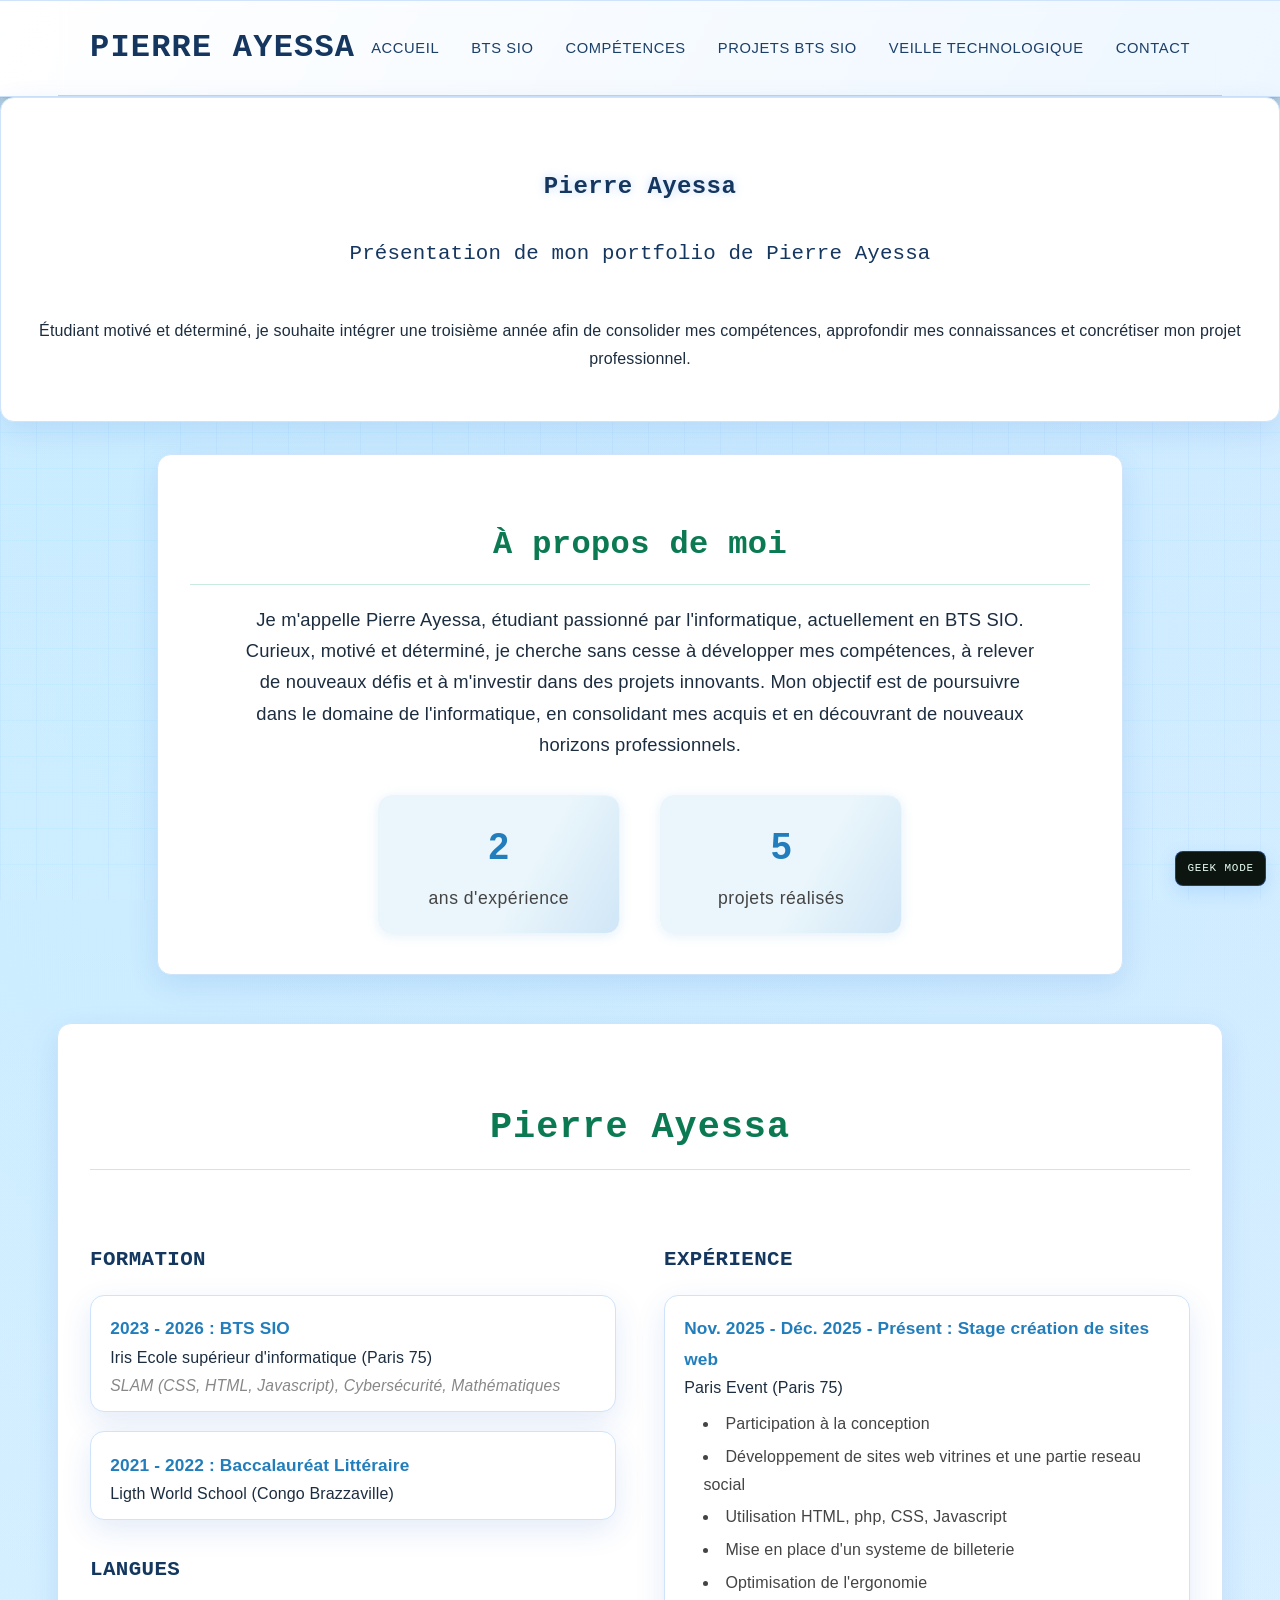
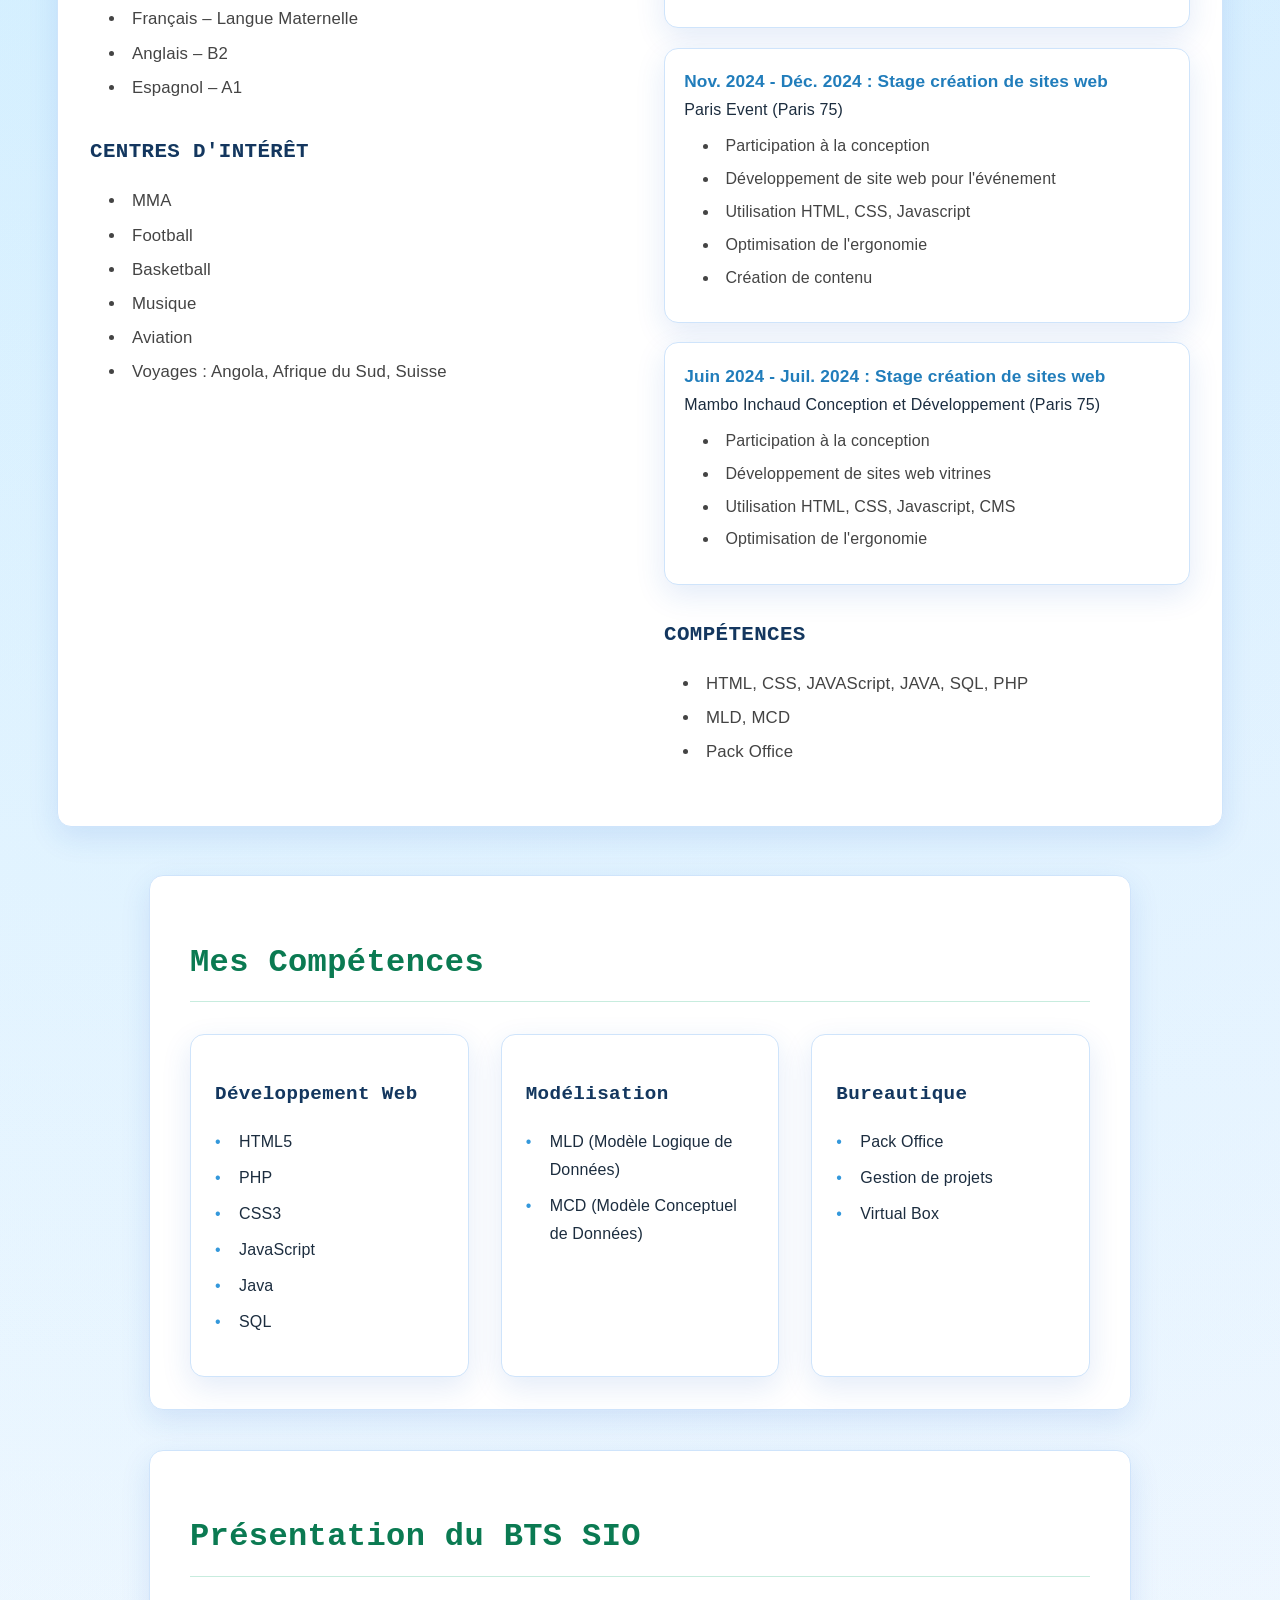
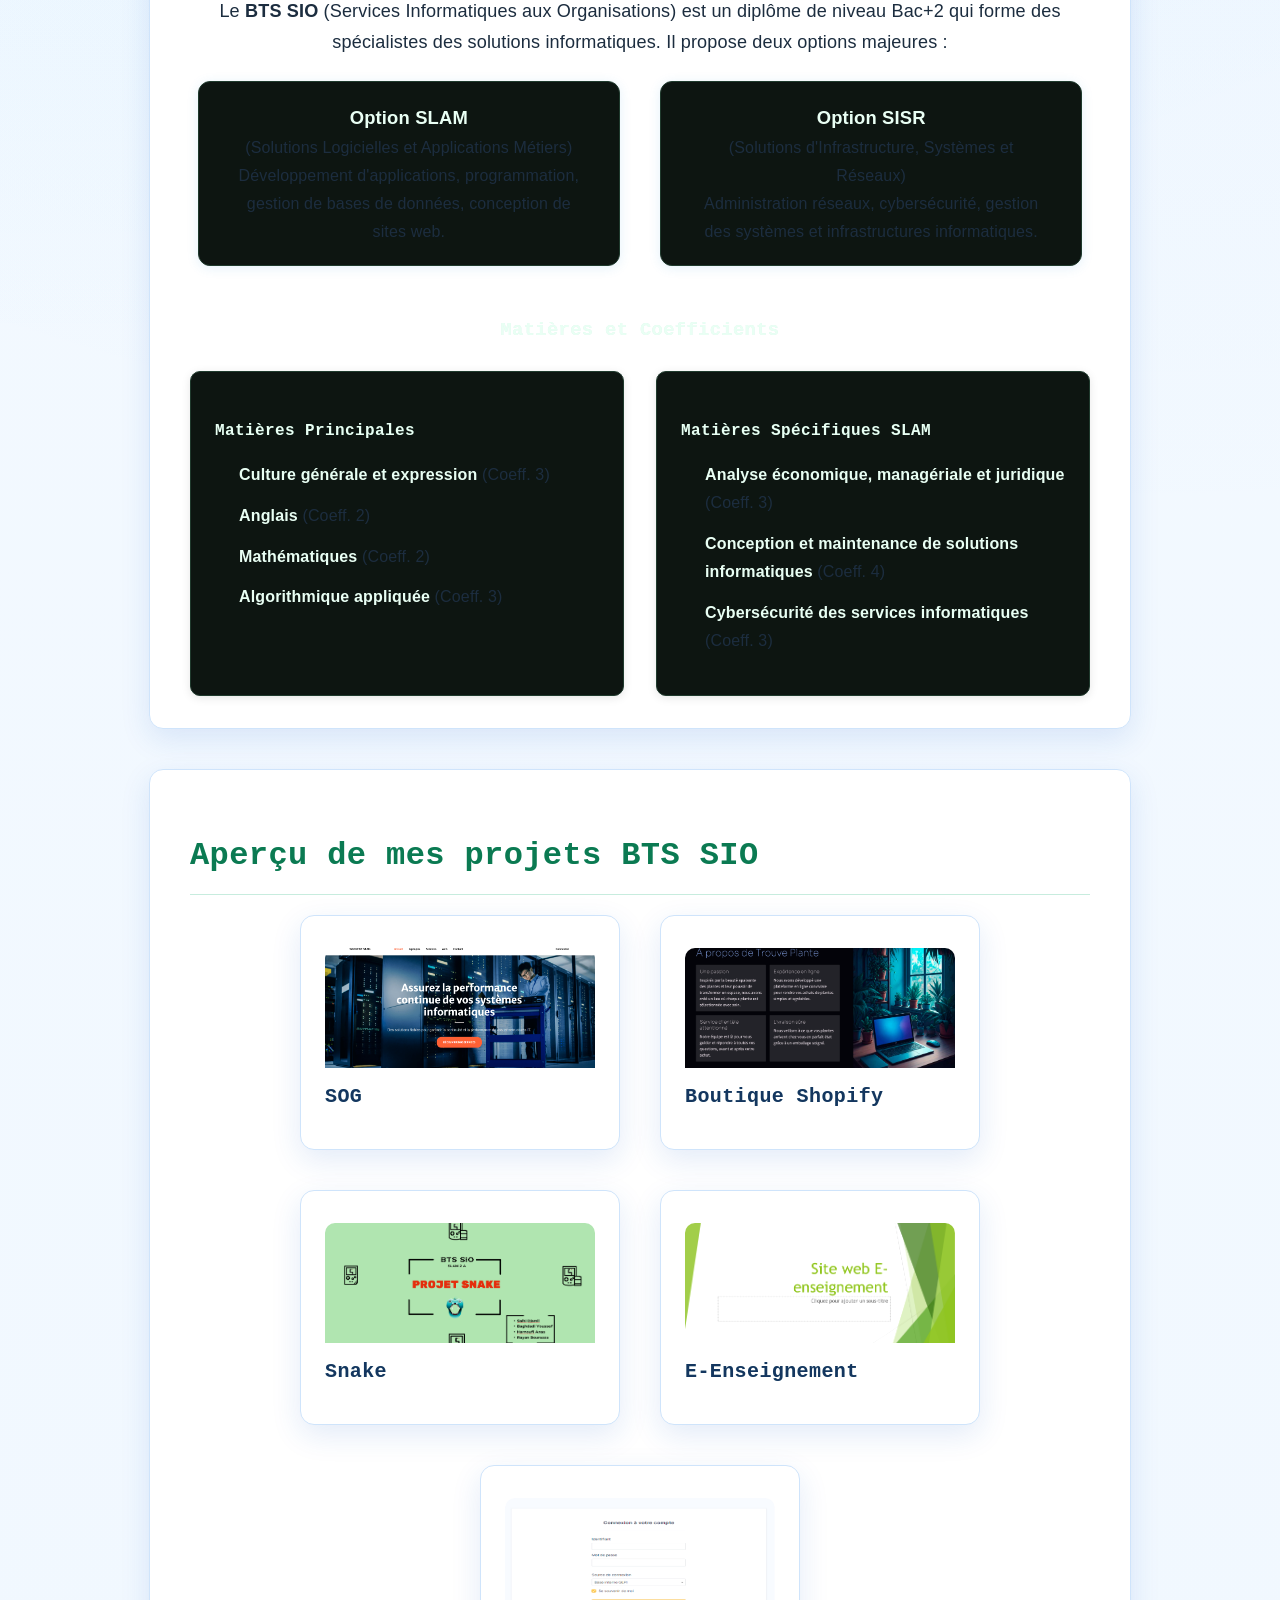
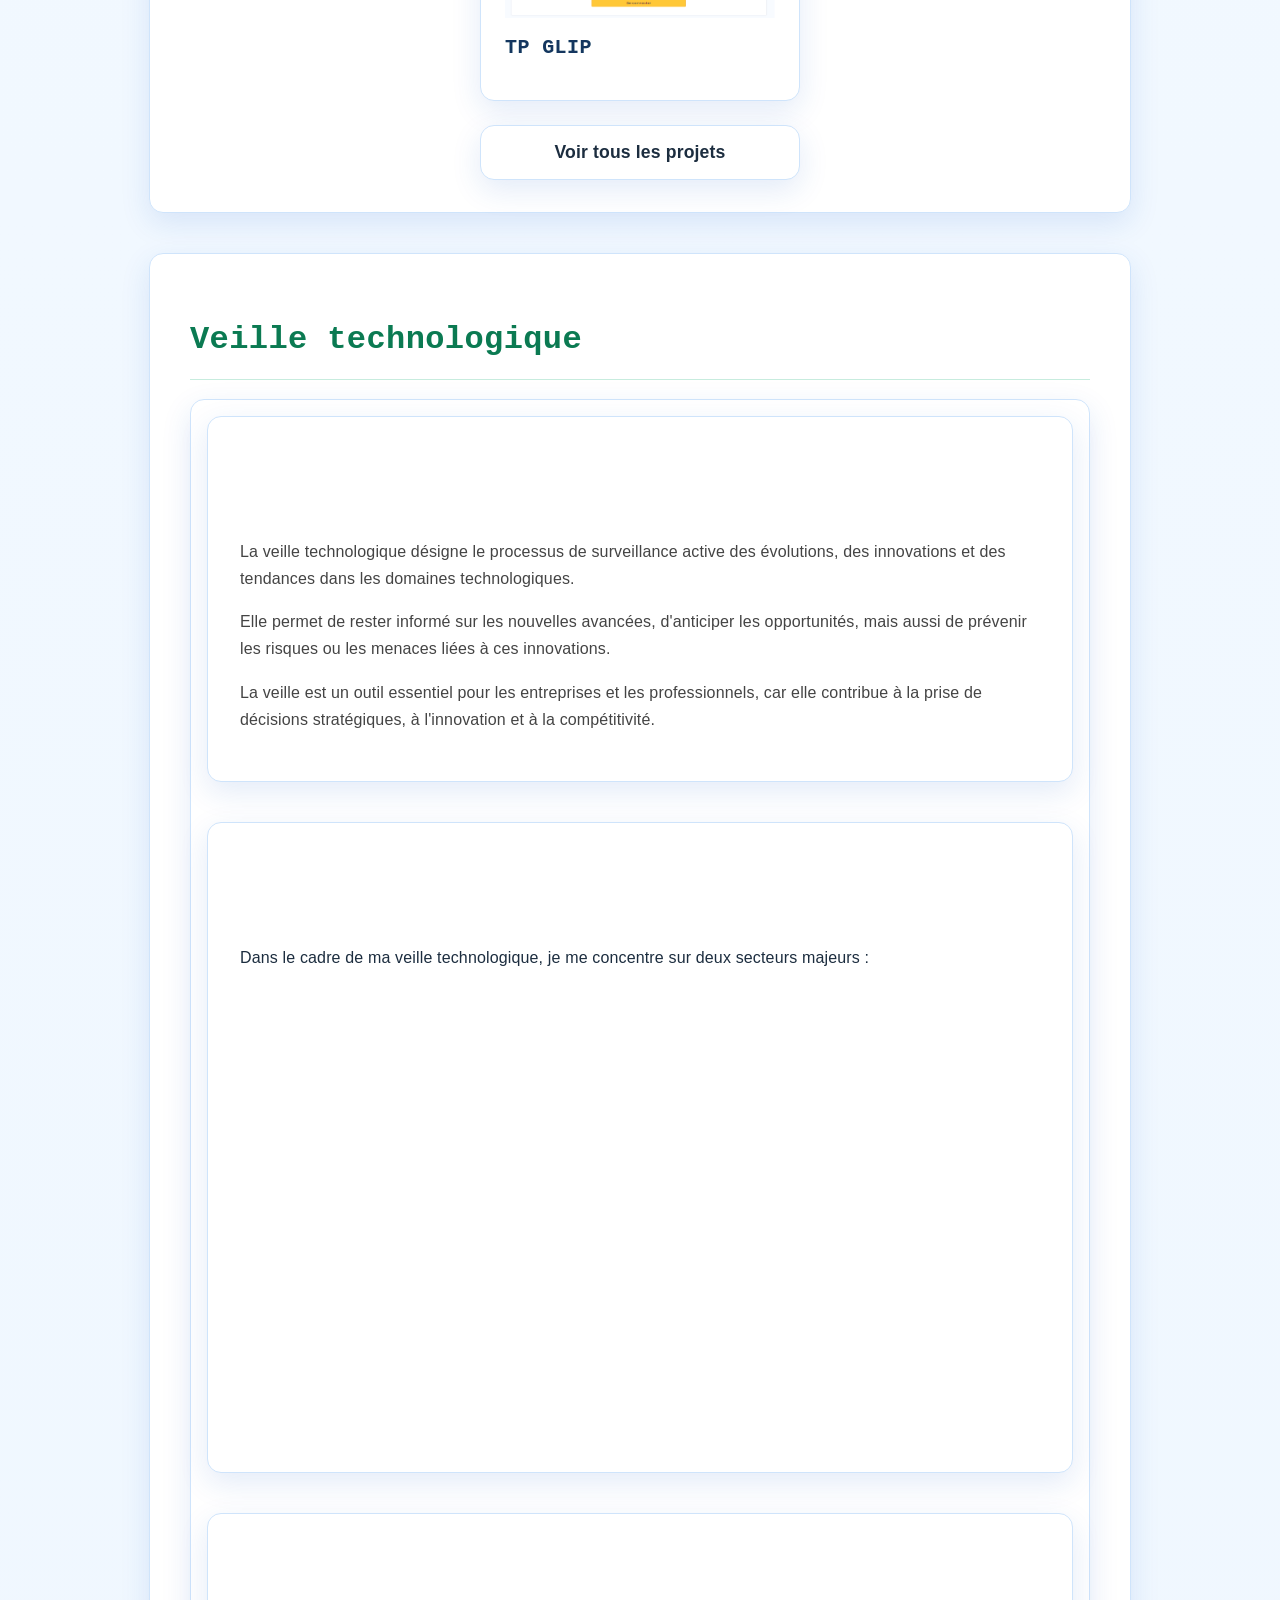
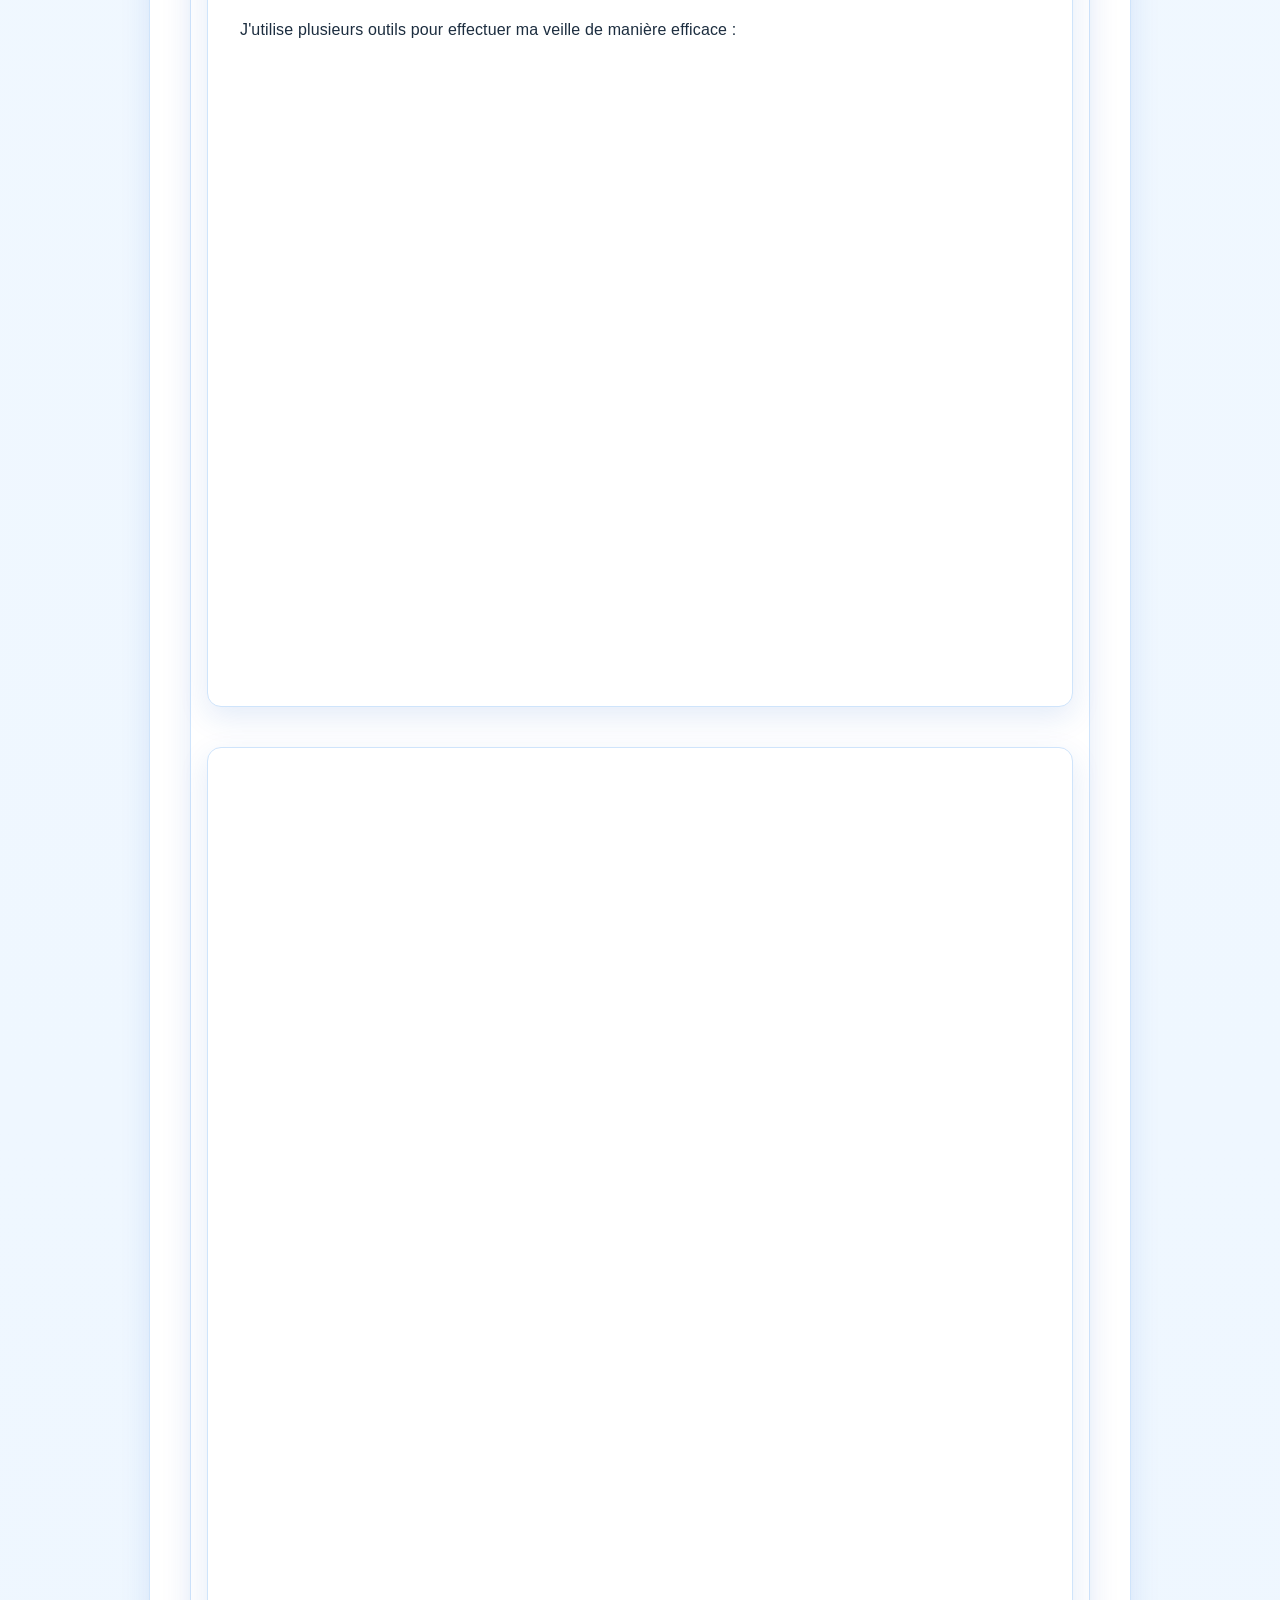
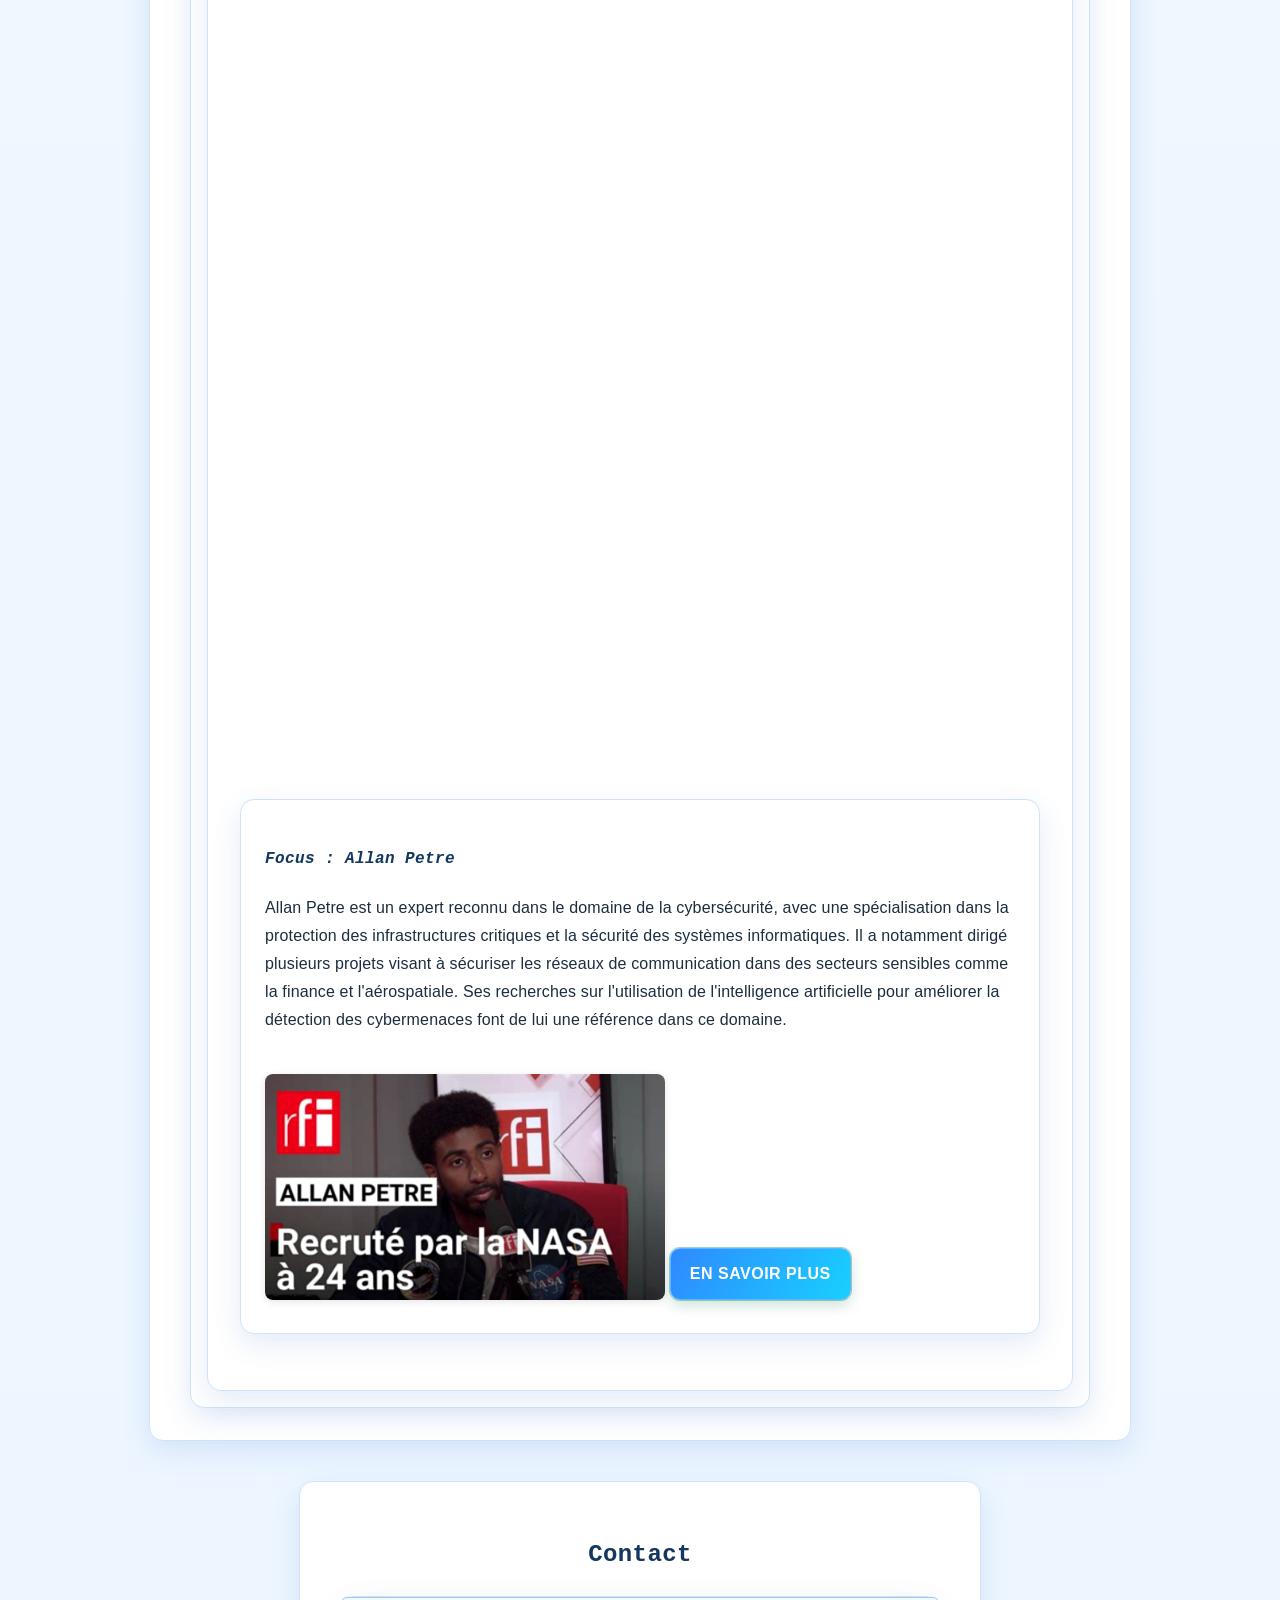
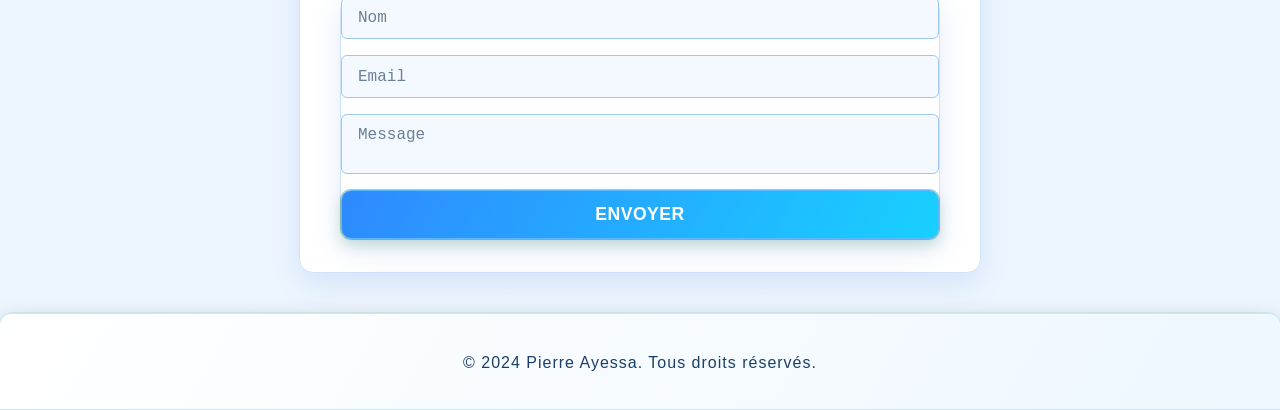
==== index.html @ 8e29e76b "Add files via upload" ====
<!DOCTYPE html>
<html lang="fr">
<head>
    <meta charset="UTF-8">
    <meta name="viewport" content="width=device-width, initial-scale=1.0">
    <meta name="theme-color" content="#050505">
    <meta name="description" content="Portfolio de Pierre Ayessa - Projets, compétences et expériences">
    <title>Portfolio Pierre Ayessa</title>
    <link rel="stylesheet" href="bourazza.css">
    <link rel="stylesheet" href="cyber-clean.css">
</head>
<body>
    <header>
        <nav>
            <div class="logo">Pierre Ayessa</div>
            <div class="menu-toggle">
                <i class="fas fa-bars"></i>
            </div>
            <ul class="nav-links">
                <li><a href="#accueil">Accueil</a></li>
                <li><a href="#presentation-bts">BTS SIO</a></li>
                <li><a href="#competences">Compétences</a></li>
                <li><a href="projets-bts.html">Projets BTS SIO</a></li>
                <li><a href="#veille">Veille technologique</a></li>
                <li><a href="#contact">Contact</a></li>
            </ul>
        </nav>
    </header>

    <section id="accueil" class="hero">
        <div class="profile-container">
            <h1>Pierre Ayessa</h1>
            <p class="title">Présentation de mon portfolio de Pierre Ayessa</p>
        </div>
        <div class="hero-content">
            <p>Étudiant motivé et déterminé, je souhaite intégrer une troisième année afin de consolider mes compétences, approfondir mes connaissances et concrétiser mon projet professionnel.</p>
        </div>
    </section>

    <section id="a-propos" class="cv-section" style="margin-top:2rem;">
        <h2>À propos de moi</h2>
        <p style="font-size:1.15rem;line-height:1.7;color:#333;max-width:800px;margin:0 auto;text-align:center;">Je m'appelle Pierre Ayessa, étudiant passionné par l'informatique, actuellement en BTS SIO. Curieux, motivé et déterminé, je cherche sans cesse à développer mes compétences, à relever de nouveaux défis et à m'investir dans des projets innovants. Mon objectif est de poursuivre dans le domaine de l'informatique, en consolidant mes acquis et en découvrant de nouveaux horizons professionnels.</p>
        <div class="apropos-stats">
            <div class="apropos-card">
                <span class="apropos-number">2</span>
                <span class="apropos-label">ans d'expérience</span>
            </div>
            <div class="apropos-card">
                <span class="apropos-number">5</span>
                <span class="apropos-label">projets réalisés</span>
            </div>
        </div>
    </section>

    <section id="cv-complet" class="cv-section">
        <h2>Pierre Ayessa</h2>
        <div class="cv-grid">
            <div class="cv-col">
                <h3>FORMATION</h3>
                <div class="cv-block">
                    <strong>2023 - 2026 : BTS SIO</strong><br>
                    Iris Ecole supérieur d'informatique (Paris 75)<br>
                    <em>SLAM (CSS, HTML, Javascript), Cybersécurité, Mathématiques</em>
                </div>
                <div class="cv-block">
                    <strong>2021 - 2022 : Baccalauréat Littéraire</strong><br>
                    Ligth World School (Congo Brazzaville)<br>
                </div>
                <h3>LANGUES</h3>
                <ul>
                    <li>Français – Langue Maternelle</li>
                    <li>Anglais – B2</li>
                    <li>Espagnol – A1</li>
                </ul>
                <h3>CENTRES D'INTÉRÊT</h3>
                <ul>
                    <li>MMA</li>
                    <li>Football</li>
                    <li>Basketball</li>
                    <li>Musique</li>
                    <li>Aviation</li>
                    <li>Voyages : Angola, Afrique du Sud, Suisse</li>
                </ul>
            </div>
            <div class="cv-col">
                <h3>EXPÉRIENCE</h3>
                <div class="cv-block">
                    <strong>Nov. 2025 - Déc. 2025 - Présent : Stage création de sites web</strong><br>
                    Paris Event (Paris 75)<br>
                    <ul>
                        <li>Participation à la conception</li>
                        <li>Développement de sites web vitrines et une partie reseau social</li>
                        <li>Utilisation HTML, php, CSS, Javascript</li>
                        <li>Mise en place d'un systeme de billeterie</li>
                        <li>Optimisation de l'ergonomie</li>
                    </ul>
                </div>
                <div class="cv-block">
                    <strong>Nov. 2024 - Déc. 2024 : Stage création de sites web</strong><br>
                    Paris Event (Paris 75)<br>
                    <ul>
                        <li>Participation à la conception</li>
                        <li>Développement de site web pour l'événement</li>
                        <li>Utilisation HTML, CSS, Javascript</li>
                        <li>Optimisation de l'ergonomie</li>
                        <li>Création de contenu</li>
                    </ul>
                </div>
                <div class="cv-block">
                    <strong>Juin 2024 - Juil. 2024 : Stage création de sites web</strong><br>
                    Mambo Inchaud Conception et Développement (Paris 75)<br>
                    <ul>
                        <li>Participation à la conception</li>
                        <li>Développement de sites web vitrines</li>
                        <li>Utilisation HTML, CSS, Javascript, CMS</li>
                        <li>Optimisation de l'ergonomie</li>
                    </ul>
                </div>
                <h3>COMPÉTENCES</h3>
                <ul>
                    <li>HTML, CSS, JAVAScript, JAVA, SQL, PHP</li>
                    <li>MLD, MCD</li>
                    <li>Pack Office</li>
                </ul>
            </div>
        </div>
    </section>

    <section id="competences" class="cv-section" style="margin-top:2rem;">
        <h2>Mes Compétences</h2>
        <div class="competences-grid">
            <div class="competence-category">
                <h3>Développement Web</h3>
                <ul>
                    <li>HTML5</li>
                    <li>PHP</li>
                    <li>CSS3</li>
                    <li>JavaScript</li>
                    <li>Java</li>
                    <li>SQL</li>
                </ul>
            </div>
            <div class="competence-category">
                <h3>Modélisation</h3>
                <ul>
                    <li>MLD (Modèle Logique de Données)</li>
                    <li>MCD (Modèle Conceptuel de Données)</li>
                </ul>
            </div>
            <div class="competence-category">
                <h3>Bureautique</h3>
                <ul>
                    <li>Pack Office</li>
                    <li>Gestion de projets</li>
                    <li>Virtual Box</li>
                </ul>
            </div>
        </div>
    </section>

    <section id="presentation-bts" class="cv-section" style="margin-top:2rem;">
        <h2>Présentation du BTS SIO</h2>
        <p style="font-size:1.13rem;line-height:1.7;color:#333;max-width:900px;margin:0 auto 1.5rem auto;text-align:center;">
            Le <strong>BTS SIO</strong> (Services Informatiques aux Organisations) est un diplôme de niveau Bac+2 qui forme des spécialistes des solutions informatiques. Il propose deux options majeures :
        </p>
        <div style="display:flex;justify-content:center;gap:2.5rem;flex-wrap:wrap;">
            <div style="background:#eaf6fb;border-radius:12px;padding:1.2rem 2.2rem;box-shadow:0 2px 12px #3498db22;text-align:center;min-width:220px;max-width:350px;">
                <span style="font-size:1.15rem;font-weight:600;color:#217dbb;">Option SLAM</span><br>
                <span style="color:#444;">(Solutions Logicielles et Applications Métiers)<br>Développement d'applications, programmation, gestion de bases de données, conception de sites web.</span>
            </div>
            <div style="background:#eaf6fb;border-radius:12px;padding:1.2rem 2.2rem;box-shadow:0 2px 12px #3498db22;text-align:center;min-width:220px;max-width:350px;">
                <span style="font-size:1.15rem;font-weight:600;color:#217dbb;">Option SISR</span><br>
                <span style="color:#444;">(Solutions d'Infrastructure, Systèmes et Réseaux)<br>Administration réseaux, cybersécurité, gestion des systèmes et infrastructures informatiques.</span>
            </div>
        </div>

        <div style="margin-top:3rem;max-width:900px;margin-left:auto;margin-right:auto;">
            <h3 style="color:#217dbb;text-align:center;margin-bottom:1.5rem;">Matières et Coefficients</h3>
            
            <div style="display:grid;grid-template-columns:repeat(auto-fit, minmax(300px, 1fr));gap:2rem;">
                <div style="background:#f8f9fa;padding:1.5rem;border-radius:10px;box-shadow:0 2px 10px rgba(0,0,0,0.1);">
                    <h4 style="color:#3498db;margin-bottom:1rem;">Matières Principales</h4>
                    <ul style="list-style:none;padding:0;">
                        <li style="margin-bottom:0.8rem;padding-left:1.5rem;position:relative;">
                            <span style="color:#217dbb;font-weight:600;">Culture générale et expression</span> (Coeff. 3)
                        </li>
                        <li style="margin-bottom:0.8rem;padding-left:1.5rem;position:relative;">
                            <span style="color:#217dbb;font-weight:600;">Anglais</span> (Coeff. 2)
                        </li>
                        <li style="margin-bottom:0.8rem;padding-left:1.5rem;position:relative;">
                            <span style="color:#217dbb;font-weight:600;">Mathématiques</span> (Coeff. 2)
                        </li>
                        <li style="margin-bottom:0.8rem;padding-left:1.5rem;position:relative;">
                            <span style="color:#217dbb;font-weight:600;">Algorithmique appliquée</span> (Coeff. 3)
                        </li>
                    </ul>
                </div>

                <div style="background:#f8f9fa;padding:1.5rem;border-radius:10px;box-shadow:0 2px 10px rgba(0,0,0,0.1);">
                    <h4 style="color:#3498db;margin-bottom:1rem;">Matières Spécifiques SLAM</h4>
                    <ul style="list-style:none;padding:0;">
                        <li style="margin-bottom:0.8rem;padding-left:1.5rem;position:relative;">
                            <span style="color:#217dbb;font-weight:600;">Analyse économique, managériale et juridique</span> (Coeff. 3)
                        </li>
                        <li style="margin-bottom:0.8rem;padding-left:1.5rem;position:relative;">
                            <span style="color:#217dbb;font-weight:600;">Conception et maintenance de solutions informatiques</span> (Coeff. 4)
                        </li>
                        <li style="margin-bottom:0.8rem;padding-left:1.5rem;position:relative;">
                            <span style="color:#217dbb;font-weight:600;">Cybersécurité des services informatiques</span> (Coeff. 3)
                        </li>
                    </ul>
                </div>
            </div>
        </div>
    </section>

    <section id="apercu-projets" class="cv-section" style="margin-top:2rem;">
        <h2>Aperçu de mes projets BTS SIO</h2>
        <div class="bts-projets-grid">
            <div class="bts-projet-card">
                <img src="images/sog.png" alt="Projet SOG" style="width:100%;border-radius:10px 10px 0 0;max-height:120px;object-fit:cover;">
                <h3 style="margin-top:0.7rem;">SOG</h3>
            </div>
            <div class="bts-projet-card">
                <img src="images/shopify.png" alt="Boutique Shopify" style="width:100%;border-radius:10px 10px 0 0;max-height:120px;object-fit:cover;">
                <h3 style="margin-top:0.7rem;">Boutique Shopify</h3>
            </div>
            <div class="bts-projet-card">
                <img src="images/snake.png" alt="Snake" style="width:100%;border-radius:10px 10px 0 0;max-height:120px;object-fit:cover;">
                <h3 style="margin-top:0.7rem;">Snake</h3>
            </div>
            <div class="bts-projet-card">
                <img src="images/E-enseignement.png" alt="E-Enseignement" style="width:100%;border-radius:10px 10px 0 0;max-height:120px;object-fit:cover;">
                <h3 style="margin-top:0.7rem;">E-Enseignement</h3>
            </div>
            <div class="bts-projet-card">
                <img src="images/glip.png" alt="TP GLIP" style="width:100%;border-radius:10px 10px 0 0;max-height:120px;object-fit:cover;">
                <h3 style="margin-top:0.7rem;">TP GLIP</h3>
            </div>
        </div>
        <div style="text-align:center;margin-top:1.5rem;">
            <a href="projets-bts.html" class="bts-projet-card" style="display:inline-block;padding:0.7rem 1.5rem;font-size:1.1rem;font-weight:600;background:#3498db;color:#fff;border-radius:8px;text-decoration:none;transition:background 0.2s;">Voir tous les projets</a>
        </div>
    </section>

    <section id="veille" class="cv-section" style="margin-top:2rem;">
        <h2>Veille technologique</h2>
        <div class="veille-content">
            <div class="veille-intro">
                <h3><i>Qu'est-ce qu'une veille technologique ?</i></h3>
                <p>La veille technologique désigne le processus de surveillance active des évolutions, des innovations et des tendances dans les domaines technologiques.</p>
                <p>Elle permet de rester informé sur les nouvelles avancées, d'anticiper les opportunités, mais aussi de prévenir les risques ou les menaces liées à ces innovations.</p>
                <p>La veille est un outil essentiel pour les entreprises et les professionnels, car elle contribue à la prise de décisions stratégiques, à l'innovation et à la compétitivité.</p>
            </div>
            <div class="veille-themes">
                <h3><i>Thèmes de veille : Cybersécurité et Aérospatiale</i></h3>
                <p>Dans le cadre de ma veille technologique, je me concentre sur deux secteurs majeurs :</p>
                <div class="veille-theme-card">
                    <h4><i>La Cybersécurité</i></h4>
                    <p>Il est crucial de suivre les dernières tendances en matière de protection des données et des infrastructures. Les cyberattaques, la protection des informations sensibles, et la sécurité des systèmes sont au cœur des préoccupations des entreprises aujourd'hui.</p>
                </div>
                <div class="veille-theme-card">
                    <h4><i>L'Aérospatiale</i></h4>
                    <p>Ce domaine connaît des innovations spectaculaires, notamment avec le développement des systèmes de navigation et de communication, la sécurité des réseaux satellitaires et les progrès en matière de technologie embarquée.</p>
                </div>
            </div>

            <div class="veille-outils">
                <h3><i>Outils utilisés pour ma veille</i></h3>
                <p>J'utilise plusieurs outils pour effectuer ma veille de manière efficace :</p>
                <div class="veille-outil-card">
                    <h4><i>Google Alerts</i></h4>
                    <p>Ce service me permet de recevoir directement par mail des articles ou informations liés aux thèmes de cybersécurité et d'aérospatiale. Il est particulièrement utile pour rester à jour sur les dernières menaces et innovations.</p>
                    <img src="images/google-alerte.png" alt="Google Alerts" style="width:100%;max-width:400px;margin-top:1.5rem;border-radius:8px;box-shadow:0 2px 8px rgba(0,0,0,0.1);">
                </div>
                <div class="veille-outil-card">
                    <h4><i>Instagram</i></h4>
                    <p>Cette application me permet de rester informé sur les actualités, de plus, j'en apprends un peu plus sur les métiers dans l'aérospatiale grâce aux personnes que je follow, tel que Allan Petre.</p>
                </div>
            </div>

            <div class="veille-articles">
                <h3><i>Articles de veille</i></h3>
                <div class="veille-article-card">
                    <h4><i>Cybersécurité</i></h4>
                    <h5><i>À Bernay, une journée pour apprendre à lutter contre la cybercriminalité</i></h5>
                    <p class="article-date">Date de publication : Octobre 06, 2024</p>
                    <p>L'intelligence artificielle (IA) joue un rôle de plus en plus important dans la cybersécurité. Elle permet d'automatiser la détection des menaces, d'identifier les vulnérabilités des systèmes, et d'améliorer les réponses aux cyberattaques. Des entreprises comme IBM utilisent l'IA pour renforcer la sécurité à travers des solutions comme IBM Security QRadar.</p>
                    <a href="https://www.paris-normandie.fr/id566216/article/2024-10-06/bernay-une-journee-pour-apprendre-lutter-contre-la-cybercriminalite" class="article-link" target="_blank">En savoir plus</a>
                </div>
                <div class="veille-article-card">
                    <h4><i>Aérospatiale</i></h4>
                    <h5><i>WELOCK et ApartX signent un accord clé sur le commerce numérique entre la Chine et le Kazakhstan à l'occasion de la Global Digital Trade Expo</i></h5>
                    <p class="article-date">Date de publication : Octobre 04, 2024</p>
                    <p>HANGZHOU, Chine--(BUSINESS WIRE)--Le 25 septembre, la 3e édition de la Global Digital Trade Expo « Digital Trade Night » s'est tenue à Hangzhou. Cet événement a mis en lumière d'importants projets de commerce numérique entre la Chine et le Kazakhstan, insufflant un élan constant à la coopération économique et commerciale entre les deux parties. Au cours de l'événement, la cérémonie de signature très attendue du « Projet clé de commerce numérique Chine-Kazakhstan » a été officiellement ouverte.</p>
                    <img src="images/welock.png" alt="WELOCK" style="width:100%;max-width:400px;margin-top:1.5rem;border-radius:8px;box-shadow:0 2px 8px rgba(0,0,0,0.1);">
                    <a href="https://www.businesswire.com/news/home/20241003877038/fr" class="article-link" target="_blank">En savoir plus</a>
                </div>
                <div class="veille-article-card">
                    <h4><i>Aérospatiale</i></h4>
                    <h5><i>La ministre Ng fait la promotion de l'expertise aérospatiale du Canada pendant son séjour à Bruxelles, en Belgique</i></h5>
                    <p class="article-date">Date de publication : Octobre 04, 2024</p>
                    <p>Le marché de l'UE, composé de 27 États membres, est le deuxième partenaire commercial mondial du Canada pour les biens et services, et le deuxième partenaire mondial du Canada en ce qui concerne l'investissement direct bilatéral, après les États-Unis.</p>
                    <p>Le 21 septembre 2024 marquait le septième anniversaire de l'entrée en vigueur provisoire de l'AECG.</p>
                    <p>En 2023, la valeur du commerce bilatéral de marchandises entre le Canada et l'UE s'est élevée à 126,5 milliards de dollars, soit une augmentation de plus de 65 % depuis 2016, avant l'entrée en vigueur de l'AECG.</p>
                    <a href="https://www.canada.ca/fr/affaires-mondiales/nouvelles/2024/10/la-ministre-ng-fait-la-promotion-de-lexpertise-aerospatiale-du-canada-pendant-son-sejour-a-bruxelles-en-belgique.html" class="article-link" target="_blank">En savoir plus</a>
                </div>
                <div class="veille-article-card">
                    <h4><i>Focus : Allan Petre</i></h4>
                    <p>Allan Petre est un expert reconnu dans le domaine de la cybersécurité, avec une spécialisation dans la protection des infrastructures critiques et la sécurité des systèmes informatiques. Il a notamment dirigé plusieurs projets visant à sécuriser les réseaux de communication dans des secteurs sensibles comme la finance et l'aérospatiale. Ses recherches sur l'utilisation de l'intelligence artificielle pour améliorer la détection des cybermenaces font de lui une référence dans ce domaine.</p>
                    <img src="images/allan-petre.png" alt="Allan Petre" style="width:100%;max-width:400px;margin-top:1.5rem;border-radius:8px;box-shadow:0 2px 8px rgba(0,0,0,0.1);">
                    <a href="https://www.rfi.fr/fr/vidéo/20240711-allan-petre-ingénieur-à-la-nasa-mon-prochain-objectif-serait-de-devenir-astronaute" class="article-link" target="_blank">En savoir plus</a>
                </div>
            </div>
        </div>
    </section>

    <section id="contact" class="contact">
        <h2>Contact</h2>
        <form id="contact-form">
            <input type="text" placeholder="Nom" required>
            <input type="email" placeholder="Email" required>
            <textarea placeholder="Message" required></textarea>
            <button type="submit">Envoyer</button>
        </form>
    </section>

    <footer>
        <p>&copy; 2024 Pierre Ayessa. Tous droits réservés.</p>
    </footer>

    <script src="script.js" defer></script>
    <script>
        // Theme geek clair: fond digital leger (performance friendly)
        const matrixCanvas = document.createElement('canvas');
        matrixCanvas.id = 'matrix-bg';
        Object.assign(matrixCanvas.style, {
            position: 'fixed',
            inset: '0',
            width: '100%',
            height: '100%',
            zIndex: '0',
            opacity: '0.22',
            pointerEvents: 'none'
        });
        document.body.prepend(matrixCanvas);

        // Assure que le contenu reste au-dessus du canvas
        [...document.body.children].forEach((el) => {
            if (el.id !== 'matrix-bg' && el.tagName !== 'SCRIPT') {
                el.style.position = el.style.position || 'relative';
                el.style.zIndex = '1';
            }
        });

        const matrixCtx = matrixCanvas.getContext('2d');
        let matrixWidth = 0;
        let matrixHeight = 0;
        let columns = 0;
        let drops = [];
        const fontSize = 14;
        const matrixChars = '01{}[]<>/\\+-';

        function resizeMatrix() {
            matrixWidth = window.innerWidth;
            matrixHeight = window.innerHeight;
            matrixCanvas.width = matrixWidth;
            matrixCanvas.height = matrixHeight;
            columns = Math.floor(matrixWidth / fontSize);
            drops = Array.from({ length: columns }, () => Math.floor(Math.random() * -50));
        }

        function drawMatrix() {
            matrixCtx.fillStyle = 'rgba(245, 250, 255, 0.18)';
            matrixCtx.fillRect(0, 0, matrixWidth, matrixHeight);

            matrixCtx.fillStyle = 'rgba(23, 91, 200, 0.42)';
            matrixCtx.font = `${fontSize}px Consolas, monospace`;

            for (let i = 0; i < drops.length; i++) {
                const text = matrixChars[Math.floor(Math.random() * matrixChars.length)];
                const x = i * fontSize;
                const y = drops[i] * fontSize;
                matrixCtx.fillText(text, x, y);

                if (y > matrixHeight && Math.random() > 0.975) {
                    drops[i] = 0;
                }
                drops[i]++;
            }
        }

        resizeMatrix();
        window.addEventListener('resize', resizeMatrix);
        setInterval(drawMatrix, 90);

        // Animation au scroll
        const observerOptions = {
            root: null,
            rootMargin: '0px',
            threshold: 0.1
        };

        const observer = new IntersectionObserver((entries) => {
            entries.forEach(entry => {
                if (entry.isIntersecting) {
                    entry.target.style.opacity = '1';
                    entry.target.style.transform = 'translateY(0)';
                }
            });
        }, observerOptions);

        // Observer pour les cartes
        document.querySelectorAll('.veille-theme-card, .veille-outil-card, .veille-article-card').forEach(card => {
            card.style.opacity = '0';
            card.style.transform = 'translateY(20px)';
            card.style.transition = 'all 0.5s ease';
            observer.observe(card);
        });

        // Effet de parallaxe sur les images
        document.querySelectorAll('.veille-outil-card img').forEach(img => {
            img.addEventListener('mousemove', (e) => {
                const rect = img.getBoundingClientRect();
                const x = e.clientX - rect.left;
                const y = e.clientY - rect.top;
                
                const centerX = rect.width / 2;
                const centerY = rect.height / 2;
                
                const moveX = (x - centerX) / 20;
                const moveY = (y - centerY) / 20;
                
                img.style.transform = `scale(1.05) translate(${moveX}px, ${moveY}px)`;
            });

            img.addEventListener('mouseleave', () => {
                img.style.transform = 'scale(1)';
            });
        });

        // Animation des titres
        document.querySelectorAll('.veille-intro h3, .veille-themes h3, .veille-outils h3, .veille-articles h3').forEach(title => {
            title.style.opacity = '0';
            title.style.transform = 'translateX(-20px)';
            title.style.transition = 'all 0.5s ease';
            observer.observe(title);
        });

        // Theme geek clair: effet terminal sur le titre principal
        const mainTitle = document.querySelector('.hero h1');
        if (mainTitle) {
            const finalText = mainTitle.textContent.trim();
            const chars = "01{}[]<>/\\";
            let frame = 0;
            const maxFrames = finalText.length * 3;
            const glitch = setInterval(() => {
                const visibleCount = Math.floor(frame / 3);
                let output = "";
                for (let i = 0; i < finalText.length; i++) {
                    if (i < visibleCount) {
                        output += finalText[i];
                    } else if (finalText[i] === " ") {
                        output += " ";
                    } else {
                        output += chars[Math.floor(Math.random() * chars.length)];
                    }
                }
                mainTitle.textContent = output;
                frame++;
                if (frame > maxFrames) {
                    clearInterval(glitch);
                    mainTitle.textContent = finalText;
                }
            }, 45);

            mainTitle.style.textShadow = "0 0 10px rgba(47, 137, 255, 0.28)";
        }

        // Theme geek clair: curseur clignotant sur le sous-titre
        const subtitle = document.querySelector('.hero .title');
        if (subtitle) {
            subtitle.dataset.base = subtitle.textContent;
            setInterval(() => {
                const hasCursor = subtitle.textContent.endsWith(" _");
                subtitle.textContent = hasCursor ? subtitle.dataset.base : `${subtitle.dataset.base} _`;
            }, 650);
        }
    </script>
</body>
</html>
---- bourazza.css ----
:root {
    --bg-main: #060b08;
    --bg-surface: #0d1511;
    --bg-soft: #12201a;
    --text-main: #e9fff4;
    --text-muted: #8be7c0;
    --border-soft: #1f3a2d;
    --accent-hacker: #00a86b;
    --accent-hacker-strong: #0b7a52;
    --accent-hacker-soft: #8be7c0;
}

body {
    font-family: 'Segoe UI', Arial, sans-serif;
    background: var(--bg-main);
    color: var(--text-main);
    margin: 0;
    padding: 0;
}

header {
    background: #3498db;
    color: #fff;
    padding: 0;
    box-shadow: 0 2px 8px rgba(0,0,0,0.04);
}
nav {
    display: flex;
    justify-content: space-between;
    align-items: center;
    max-width: 1100px;
    margin: 0 auto;
    padding: 1.2rem 2rem;
}
.logo {
    font-size: 2rem;
    font-weight: bold;
    letter-spacing: 1px;
}
.menu-toggle {
    display: none;
}
.nav-links {
    list-style: none;
    display: flex;
    gap: 2rem;
    margin: 0;
    padding: 0;
}
.nav-links a {
    color: #fff;
    text-decoration: none;
    font-weight: 500;
    transition: color 0.2s;
}
.nav-links a:hover {
    color: #eaf6fb;
}

.hero {
    background: linear-gradient(120deg, #3498db 0%, #6dd5fa 100%);
    color: #fff;
    padding: 3rem 0 2rem 0;
    text-align: center;
}
.profile-container {
    display: flex;
    flex-direction: column;
    align-items: center;
}
.profile-image img {
    width: 120px;
    height: 120px;
    object-fit: cover;
    border-radius: 50%;
    border: 4px solid #fff;
    box-shadow: 0 2px 12px rgba(0,0,0,0.08);
}
.title {
    font-size: 1.3rem;
    margin-top: 0.5rem;
    font-weight: 400;
}
.hero-content {
    margin-top: 1.5rem;
}
.contact-info p {
    margin: 0.2rem 0;
    font-size: 1rem;
}

.cv-section {
    max-width: 900px;
    margin: 2.5rem auto;
    background: #fff;
    border-radius: 12px;
    box-shadow: 0 2px 16px rgba(52,152,219,0.07);
    padding: 2rem 2.5rem;
}
.cv-section h2 {
    color: #3498db;
    margin-bottom: 1.2rem;
    font-size: 2rem;
    border-bottom: 2px solid #eaf6fb;
    padding-bottom: 0.5rem;
}
.cv-block {
    margin-bottom: 1.7rem;
}
.cv-block h3 {
    color: #217dbb;
    margin-bottom: 0.3rem;
    font-size: 1.15rem;
}
.cv-block ul {
    margin: 0.3rem 0 0.7rem 1.2rem;
    padding: 0;
}
.cv-block ul li {
    margin-bottom: 0.2rem;
    font-size: 1rem;
}

.skills {
    max-width: 900px;
    margin: 2.5rem auto;
    background: #fff;
    border-radius: 12px;
    box-shadow: 0 2px 16px rgba(52,152,219,0.07);
    padding: 2rem 2.5rem;
}
.skills-grid {
    display: flex;
    flex-wrap: wrap;
    gap: 2.5rem;
}
.skill-category {
    flex: 1 1 220px;
}
.skill-category h3 {
    color: #217dbb;
    font-size: 1.1rem;
    margin-bottom: 0.5rem;
}
.skill-category ul {
    list-style: disc inside;
    margin: 0;
    padding: 0 0 0 1rem;
}

.interests {
    max-width: 900px;
    margin: 2.5rem auto;
    background: #fff;
    border-radius: 12px;
    box-shadow: 0 2px 16px rgba(52,152,219,0.07);
    padding: 2rem 2.5rem;
}
.interests-grid {
    display: flex;
    gap: 2.5rem;
}
.interest-category {
    flex: 1 1 220px;
}
.interest-category h3 {
    color: #217dbb;
    font-size: 1.1rem;
    margin-bottom: 0.5rem;
}
.interest-category ul {
    list-style: disc inside;
    margin: 0;
    padding: 0 0 0 1rem;
}

.contact {
    max-width: 600px;
    margin: 2.5rem auto;
    background: #fff;
    border-radius: 12px;
    box-shadow: 0 2px 16px rgba(52,152,219,0.07);
    padding: 2rem 2.5rem;
    text-align: center;
}
#contact-form {
    display: flex;
    flex-direction: column;
    gap: 1rem;
    margin-top: 1rem;
}
#contact-form input, #contact-form textarea {
    padding: 0.7rem 1rem;
    border: 1px solid #dbeaf7;
    border-radius: 6px;
    font-size: 1rem;
    background: #f7f9fb;
    resize: none;
}
#contact-form button {
    background: #3498db;
    color: #fff;
    border: none;
    border-radius: 6px;
    padding: 0.8rem 1.5rem;
    font-size: 1.1rem;
    font-weight: 600;
    cursor: pointer;
    transition: background 0.2s;
}
#contact-form button:hover {
    background: #217dbb;
}

footer {
    background: #3498db;
    color: #fff;
    text-align: center;
    padding: 1.2rem 0 1rem 0;
    margin-top: 2rem;
    font-size: 1rem;
    letter-spacing: 1px;
    border-radius: 12px 12px 0 0;
}

@media (max-width: 900px) {
    .cv-section, .skills, .interests {
        padding: 1.2rem 1rem;
    }
    nav {
        flex-direction: column;
        gap: 1rem;
    }
    .skills-grid, .interests-grid {
        flex-direction: column;
        gap: 1.2rem;
    }
}

@media (max-width: 600px) {
    .cv-section, .skills, .interests, .contact {
        padding: 1rem 0.3rem;
    }
    .logo {
        font-size: 1.3rem;
    }
    .profile-image img {
        width: 80px;
        height: 80px;
    }
    .hero {
        padding: 2rem 0 1rem 0;
    }
    nav {
        padding: 0.7rem 0.5rem;
    }
    .nav-links {
        gap: 1rem;
    }
}

/* --- Projets BTS SIO --- */
.bts-projets-section {
    max-width: 1100px;
    margin: 3rem auto;
    padding: 2.5rem 1.5rem;
    background: #fafdff;
    border-radius: 18px;
    box-shadow: 0 4px 24px rgba(52,152,219,0.10);
}
.bts-projets-section h2 {
    color: #217dbb;
    font-size: 2.2rem;
    margin-bottom: 2.5rem;
    text-align: center;
    letter-spacing: 1px;
}
.bts-projets-grid {
    display: flex;
    flex-wrap: wrap;
    gap: 2.5rem;
    justify-content: center;
}
.bts-projet-card {
    background: #fff;
    border-radius: 14px;
    box-shadow: 0 2px 12px rgba(52,152,219,0.08);
    padding: 2rem 1.5rem 1.5rem 1.5rem;
    width: 270px;
    display: flex;
    flex-direction: column;
    align-items: flex-start;
    transition: transform 0.18s, box-shadow 0.18s;
    position: relative;
}
.bts-projet-card:hover {
    transform: translateY(-8px) scale(1.03);
    box-shadow: 0 8px 32px rgba(52,152,219,0.18);
    border: 1.5px solid #3498db33;
}
.bts-projet-card h3 {
    color: #3498db;
    font-size: 1.25rem;
    margin-bottom: 0.7rem;
    font-weight: 600;
}
.bts-projet-card p {
    color: #444;
    font-size: 1rem;
    margin-bottom: 1.2rem;
    min-height: 60px;
}
.bts-projet-card a {
    display: inline-block;
    background: #3498db;
    color: #fff;
    padding: 0.5rem 1.2rem;
    border-radius: 6px;
    text-decoration: none;
    font-weight: 500;
    font-size: 1rem;
    transition: background 0.18s, color 0.18s;
    box-shadow: 0 1px 4px rgba(52,152,219,0.08);
}
.bts-projet-card a:hover {
    background: #217dbb;
    color: #eaf6fb;
}
@media (max-width: 900px) {
    .bts-projets-grid {
        flex-direction: column;
        align-items: center;
        gap: 1.5rem;
    }
    .bts-projet-card {
        width: 95%;
        max-width: 400px;
    }
}

/* --- CV Complet --- */
#cv-complet.cv-section {
    max-width: 1100px;
    margin: 3rem auto;
    background: #fafdff;
    border-radius: 20px;
    box-shadow: 0 6px 32px rgba(52,152,219,0.10);
    padding: 2.5rem 2rem 2.5rem 2rem;
}
#cv-complet h2 {
    color: #217dbb;
    font-size: 2.3rem;
    margin-bottom: 2.5rem;
    text-align: center;
    letter-spacing: 1px;
    font-weight: 700;
}
.cv-grid {
    display: flex;
    gap: 3rem;
    justify-content: space-between;
}
.cv-col {
    flex: 1 1 0;
    min-width: 300px;
}
.cv-col h3 {
    color: #3498db;
    font-size: 1.3rem;
    margin-top: 2rem;
    margin-bottom: 1rem;
    display: flex;
    align-items: center;
    gap: 0.5rem;
    font-weight: 600;
}
.cv-block {
    background: #fff;
    border-radius: 12px;
    box-shadow: 0 2px 12px rgba(52,152,219,0.07);
    padding: 1.1rem 1.2rem 0.7rem 1.2rem;
    margin-bottom: 1.2rem;
    border-left: 4px solid #3498db33;
    transition: box-shadow 0.18s, border-color 0.18s;
}
.cv-block:hover {
    box-shadow: 0 6px 24px rgba(52,152,219,0.16);
    border-left: 4px solid #3498db;
}
.cv-block strong {
    color: #217dbb;
    font-size: 1.08rem;
}
.cv-block em {
    color: #888;
    font-size: 0.98rem;
}
.cv-col ul {
    margin: 0.5rem 0 1.2rem 1.2rem;
    padding: 0;
    list-style: disc inside;
    color: #444;
    font-size: 1.05rem;
}
.cv-col ul li {
    margin-bottom: 0.3rem;
}
.cv-col ul li:last-child {
    margin-bottom: 0;
}
@media (max-width: 900px) {
    .cv-grid {
        flex-direction: column;
        gap: 2rem;
    }
    #cv-complet.cv-section {
        padding: 1.2rem 0.5rem;
    }
}

/* --- À propos de moi --- */
#a-propos.cv-section {
    background: #fafdff;
    border-radius: 18px;
    box-shadow: 0 4px 24px rgba(52,152,219,0.10);
    max-width: 900px;
    margin: 2.5rem auto 0 auto;
    padding: 2.2rem 2rem 2.5rem 2rem;
    text-align: center;
}
#a-propos h2 {
    color: #217dbb;
    font-size: 2rem;
    margin-bottom: 1.2rem;
    font-weight: 700;
}
#a-propos .apropos-stats {
    display: flex;
    justify-content: center;
    gap: 2.5rem;
    margin-top: 2.2rem;
    flex-wrap: wrap;
}
#a-propos .apropos-card {
    background: linear-gradient(120deg, #eaf6fb 60%, #d0e6f7 100%);
    border-radius: 14px;
    box-shadow: 0 2px 12px #3498db22;
    padding: 1.2rem 2.2rem;
    min-width: 170px;
    text-align: center;
    transition: transform 0.18s, box-shadow 0.18s;
    cursor: pointer;
    border: 1.5px solid #eaf6fb;
}
#a-propos .apropos-card:hover {
    transform: translateY(-6px) scale(1.04);
    box-shadow: 0 8px 32px #3498db33;
    border: 1.5px solid #3498db55;
}
#a-propos .apropos-card span {
    display: block;
}
#a-propos .apropos-card .apropos-number {
    font-size: 2.3rem;
    font-weight: 700;
    color: #217dbb;
    margin-bottom: 0.2rem;
}
#a-propos .apropos-card .apropos-label {
    font-size: 1.1rem;
    color: #444;
    letter-spacing: 0.5px;
}
@media (max-width: 700px) {
    #a-propos .apropos-stats {
        flex-direction: column;
        gap: 1.2rem;
    }
    #a-propos.cv-section {
        padding: 1.2rem 0.5rem 1.5rem 0.5rem;
    }
}

.competences-grid {
    display: grid;
    grid-template-columns: repeat(auto-fit, minmax(250px, 1fr));
    gap: 2rem;
    margin-top: 2rem;
}

.competence-category {
    background: #f8f9fa;
    padding: 1.5rem;
    border-radius: 10px;
    box-shadow: 0 2px 10px rgba(0,0,0,0.1);
    transition: transform 0.3s ease;
}

.competence-category:hover {
    transform: translateY(-5px);
}

.competence-category h3 {
    color: #3498db;
    margin-bottom: 1rem;
    font-size: 1.2rem;
}

.competence-category ul {
    list-style: none;
    padding: 0;
}

.competence-category li {
    margin-bottom: 0.5rem;
    padding-left: 1.5rem;
    position: relative;
}

.competence-category li:before {
    content: "•";
    color: #3498db;
    position: absolute;
    left: 0;
}

.veille-content {
    max-width: 900px;
    margin: 0 auto;
    padding: 1rem;
    opacity: 0;
    transform: translateY(20px);
    animation: fadeInUp 0.8s ease forwards;
}

@keyframes fadeInUp {
    from {
        opacity: 0;
        transform: translateY(20px);
    }
    to {
        opacity: 1;
        transform: translateY(0);
    }
}

.veille-intro {
    margin-bottom: 2.5rem;
    background: linear-gradient(135deg, #f8f9fa 0%, #eaf6fb 100%);
    padding: 2rem;
    border-radius: 15px;
    box-shadow: 0 4px 20px rgba(52,152,219,0.1);
    transition: transform 0.3s ease;
}

.veille-intro:hover {
    transform: translateY(-5px);
}

.veille-intro h3 {
    color: #3498db;
    margin-bottom: 1.2rem;
    font-size: 1.4rem;
    position: relative;
    padding-bottom: 0.5rem;
}

.veille-intro h3::after {
    content: '';
    position: absolute;
    bottom: 0;
    left: 0;
    width: 50px;
    height: 3px;
    background: #3498db;
    border-radius: 2px;
}

.veille-intro p {
    color: #444;
    line-height: 1.7;
    margin-bottom: 1rem;
    transition: color 0.3s ease;
}

.veille-intro p:hover {
    color: #217dbb;
}

.veille-themes {
    background: #f8f9fa;
    padding: 2rem;
    border-radius: 15px;
    box-shadow: 0 4px 20px rgba(0,0,0,0.1);
    margin-bottom: 2.5rem;
    transition: transform 0.3s ease;
}

.veille-themes:hover {
    transform: translateY(-5px);
}

.veille-themes h3 {
    color: #217dbb;
    margin-bottom: 1.5rem;
    font-size: 1.3rem;
    position: relative;
    padding-bottom: 0.5rem;
}

.veille-themes h3::after {
    content: '';
    position: absolute;
    bottom: 0;
    left: 0;
    width: 50px;
    height: 3px;
    background: #217dbb;
    border-radius: 2px;
}

.veille-theme-card {
    background: #fff;
    padding: 1.5rem;
    border-radius: 12px;
    margin-bottom: 1.5rem;
    box-shadow: 0 2px 10px rgba(0,0,0,0.05);
    transition: all 0.3s ease;
    border-left: 4px solid transparent;
}

.veille-theme-card:hover {
    transform: translateX(10px);
    box-shadow: 0 5px 15px rgba(0,0,0,0.1);
    border-left: 4px solid #3498db;
}

.veille-theme-card h4 {
    color: #3498db;
    margin-bottom: 1rem;
    font-size: 1.2rem;
    display: flex;
    align-items: center;
    gap: 0.5rem;
}

.veille-theme-card p {
    color: #444;
    line-height: 1.6;
    margin: 0;
}

.veille-outils {
    margin-top: 2.5rem;
    background: #f8f9fa;
    padding: 2rem;
    border-radius: 15px;
    box-shadow: 0 4px 20px rgba(0,0,0,0.1);
    transition: transform 0.3s ease;
}

.veille-outils:hover {
    transform: translateY(-5px);
}

.veille-outil-card {
    background: #fff;
    padding: 1.5rem;
    border-radius: 12px;
    margin-bottom: 1.5rem;
    box-shadow: 0 2px 10px rgba(0,0,0,0.05);
    transition: all 0.3s ease;
    position: relative;
    overflow: hidden;
}

.veille-outil-card::before {
    content: '';
    position: absolute;
    top: 0;
    left: 0;
    width: 100%;
    height: 100%;
    background: linear-gradient(45deg, #3498db11, transparent);
    opacity: 0;
    transition: opacity 0.3s ease;
}

.veille-outil-card:hover::before {
    opacity: 1;
}

.veille-outil-card img {
    transition: transform 0.3s ease;
}

.veille-outil-card:hover img {
    transform: scale(1.05);
}

.veille-articles {
    margin-top: 2.5rem;
    background: #f8f9fa;
    padding: 2rem;
    border-radius: 15px;
    box-shadow: 0 4px 20px rgba(0,0,0,0.1);
    transition: transform 0.3s ease;
}

.veille-articles:hover {
    transform: translateY(-5px);
}

.veille-article-card {
    background: #fff;
    padding: 1.5rem;
    border-radius: 12px;
    margin-bottom: 1.5rem;
    box-shadow: 0 2px 10px rgba(0,0,0,0.05);
    transition: all 0.3s ease;
    position: relative;
    overflow: hidden;
}

.veille-article-card::after {
    content: '';
    position: absolute;
    bottom: 0;
    left: 0;
    width: 100%;
    height: 3px;
    background: linear-gradient(90deg, #3498db, transparent);
    transform: scaleX(0);
    transform-origin: left;
    transition: transform 0.3s ease;
}

.veille-article-card:hover::after {
    transform: scaleX(1);
}

.article-link {
    display: inline-block;
    margin-top: 1.2rem;
    color: #3498db;
    text-decoration: none;
    font-weight: 500;
    padding: 0.7rem 1.2rem;
    border: 2px solid #3498db;
    border-radius: 6px;
    transition: all 0.3s ease;
    position: relative;
    overflow: hidden;
}

.article-link::before {
    content: '';
    position: absolute;
    top: 0;
    left: 0;
    width: 100%;
    height: 100%;
    background: #3498db;
    transform: scaleX(0);
    transform-origin: right;
    transition: transform 0.3s ease;
    z-index: -1;
}

.article-link:hover {
    color: white;
    transform: translateY(-2px);
}

.article-link:hover::before {
    transform: scaleX(1);
    transform-origin: left;
}

@media (max-width: 768px) {
    .veille-content {
        padding: 0.5rem;
    }
    
    .veille-intro,
    .veille-themes,
    .veille-outils,
    .veille-articles {
        padding: 1.5rem;
    }
    
    .veille-theme-card,
    .veille-outil-card,
    .veille-article-card {
        padding: 1.2rem;
    }
}

/* Theme override: hacker clair et elegant */
body {
    font-family: "Consolas", "Courier New", monospace;
    background:
        radial-gradient(circle at 20% 20%, rgba(0, 168, 107, 0.12), transparent 45%),
        radial-gradient(circle at 80% 0%, rgba(11, 122, 82, 0.1), transparent 35%),
        var(--bg-main);
    color: var(--text-main);
}

header,
footer,
.cv-section,
.skills,
.interests,
.contact,
.bts-projets-section,
#cv-complet.cv-section,
#a-propos.cv-section,
.competence-category,
.veille-intro,
.veille-themes,
.veille-outils,
.veille-articles,
.veille-theme-card,
.veille-outil-card,
.veille-article-card,
.bts-projet-card,
.cv-block {
    background: var(--bg-surface) !important;
    color: var(--text-main) !important;
    border-color: var(--border-soft) !important;
    box-shadow: 0 0 0 1px rgba(0, 168, 107, 0.1), 0 14px 28px rgba(0, 0, 0, 0.35) !important;
}

a,
.nav-links a,
.article-link,
.bts-projet-card a,
h1, h2, h3, h4, h5, h6,
.logo,
.title {
    color: var(--text-main) !important;
}

a:hover,
.nav-links a:hover,
.article-link:hover,
.bts-projet-card a:hover {
    color: var(--text-muted) !important;
}

h1, h2, h3, h4, h5, h6 {
    letter-spacing: 0.4px;
    text-shadow: 0 0 0 rgba(0, 168, 107, 0.15);
}

#contact-form input,
#contact-form textarea {
    background: var(--bg-soft) !important;
    color: var(--text-main) !important;
    border: 1px solid var(--border-soft) !important;
}

#contact-form button,
.article-link,
.bts-projet-card a {
    background: var(--accent-hacker) !important;
    color: #f7fffb !important;
    border: 1px solid var(--accent-hacker-strong) !important;
}

#contact-form button:hover,
.article-link:hover,
.bts-projet-card a:hover {
    background: var(--accent-hacker-strong) !important;
    color: #ffffff !important;
}

img {
    filter: grayscale(20%) contrast(1.04);
}

/* Harmonise les styles inline existants avec le theme clair */
[style*="background"],
[style*="background-color"] {
    background: var(--bg-surface) !important;
    border: 1px solid var(--border-soft);
    box-shadow: 0 6px 20px rgba(0, 0, 0, 0.32);
}

[style*="color"] {
    color: var(--text-main) !important;
}

/* Accent vert hacker sur les anciennes zones bleues */
header,
footer {
    background: linear-gradient(120deg, #0f2b1e 0%, #123926 100%) !important;
    color: #ecfff5 !important;
}

.hero {
    background: linear-gradient(120deg, #0b2e20 0%, #166746 100%) !important;
    color: #ecfff5 !important;
}

.cv-section h2,
.skill-category h3,
.interest-category h3,
.bts-projets-section h2,
#cv-complet h2,
#a-propos h2,
.veille-intro h3,
.veille-themes h3,
.veille-theme-card h4,
.article-link,
.logo {
    color: var(--accent-hacker-strong) !important;
}

.nav-links a,
footer p,
.title {
    color: #eafff4 !important;
}

.nav-links a:hover {
    color: var(--accent-hacker-soft) !important;
}

/* Charte graphique globale hacker */
html, body {
    overflow-x: hidden;
}

body {
    letter-spacing: 0.15px;
}

body::before {
    content: "";
    position: fixed;
    inset: 0;
    background:
        radial-gradient(circle at 10% 0%, rgba(0, 168, 107, 0.18), transparent 35%),
        radial-gradient(circle at 90% 10%, rgba(11, 122, 82, 0.16), transparent 32%);
    pointer-events: none;
    z-index: -1;
}

nav {
    border-bottom: 1px solid rgba(0, 168, 107, 0.3);
    backdrop-filter: blur(4px);
}

.logo {
    text-transform: uppercase;
    letter-spacing: 1.2px;
    font-weight: 700;
}

.nav-links a {
    text-transform: uppercase;
    letter-spacing: 0.6px;
    font-size: 0.92rem;
}

.cv-section,
.skills,
.interests,
.contact,
.bts-projets-section,
.bts-projet-card,
.cv-block,
.veille-intro,
.veille-themes,
.veille-theme-card,
.veille-outils,
.veille-outil-card,
.veille-articles,
.veille-article-card,
.competence-category {
    border: 1px solid rgba(0, 168, 107, 0.18) !important;
    border-radius: 14px !important;
    background: linear-gradient(160deg, rgba(13, 21, 17, 0.96), rgba(10, 17, 14, 0.96)) !important;
}

.cv-section h2,
.bts-projets-section h2 {
    border-bottom: 1px solid rgba(0, 168, 107, 0.22);
    padding-bottom: 0.65rem;
}

#contact-form input,
#contact-form textarea {
    font-family: "Consolas", "Courier New", monospace;
}

#contact-form input:focus,
#contact-form textarea:focus {
    outline: none;
    border-color: var(--accent-hacker) !important;
    box-shadow: 0 0 0 3px rgba(0, 168, 107, 0.16);
}

#contact-form button,
.article-link,
.bts-projet-card a {
    box-shadow: 0 0 0 1px rgba(11, 122, 82, 0.35), 0 6px 14px rgba(11, 122, 82, 0.2);
    text-transform: uppercase;
    letter-spacing: 0.5px;
}

#contact-form button:hover,
.article-link:hover,
.bts-projet-card a:hover {
    transform: translateY(-2px);
    box-shadow: 0 0 0 1px rgba(11, 122, 82, 0.5), 0 10px 20px rgba(11, 122, 82, 0.28);
}

::selection {
    background: rgba(0, 168, 107, 0.28);
    color: #082115;
}

* {
    scrollbar-width: thin;
    scrollbar-color: rgba(11, 122, 82, 0.65) rgba(15, 26, 18, 0.08);
}
---- cyber-clean.css ----
/* Cyber Clean Light Theme
   Objectif : theme clair + geek lisible, sans fond sombre. */

:root {
    --bg: #f5faff;
    --bg2: #edf6ff;
    --surface: #ffffff;
    --surface-soft: #f3f9ff;
    --text: #1c2d3f;
    --muted: #4e647c;
    --border: #cfe4fb;
    --border-strong: #9cc8f1;
    --accent: #2f89ff;
    --accent-strong: #175bc8;
    --accent-soft: #18d0ff;
    --shadow: 0 10px 30px rgba(23, 91, 200, 0.12);
    --radius: 14px;
    --font-body: "Segoe UI", Tahoma, Arial, sans-serif;
    --font-code: "Consolas", "Courier New", monospace;
}

html {
    color-scheme: light;
}

body {
    margin: 0;
    background:
        radial-gradient(circle at 5% 5%, rgba(24, 208, 255, 0.14), transparent 32%),
        radial-gradient(circle at 85% 2%, rgba(47, 137, 255, 0.12), transparent 36%),
        linear-gradient(180deg, var(--bg) 0%, var(--bg2) 100%);
    color: var(--text);
    font-family: var(--font-body);
    line-height: 1.75;
}

/* Trame geek légère */
body::before {
    content: "";
    position: fixed;
    inset: 0;
    z-index: -1;
    pointer-events: none;
    background:
        linear-gradient(to right, rgba(47, 137, 255, 0.05) 1px, transparent 1px),
        linear-gradient(to bottom, rgba(24, 208, 255, 0.05) 1px, transparent 1px);
    background-size: 36px 36px;
}

a {
    color: var(--accent-strong);
    text-decoration: none;
}

a:hover {
    color: var(--accent);
}

:focus-visible {
    outline: 2px solid rgba(47, 137, 255, 0.55);
    outline-offset: 2px;
}

header,
footer {
    background: linear-gradient(120deg, #ffffff 0%, #eef7ff 100%) !important;
    border-top: 1px solid var(--border) !important;
    border-bottom: 1px solid var(--border) !important;
}

nav {
    backdrop-filter: blur(4px);
}

.hero,
.projects,
.skills,
.contact,
.bio,
.blog,
.cv,
.cv-section,
.cv-preview,
.cv-block,
.bts-projets-section,
.skills-grid,
.blog-grid,
.bts-projet-card,
.skill-category,
.project-card,
.blog-card,
.stat-item,
.competence-category,
.veille-content,
.veille-intro,
.veille-themes,
.veille-outils,
.veille-articles,
.veille-theme-card,
.veille-outil-card,
.veille-article-card,
.article-container,
.project-container,
.slides-container,
.slide,
.document-card,
.project-hero,
.cv-container,
#cv-complet.cv-section,
#a-propos.cv-section,
#contact-form,
.container {
    background: var(--surface) !important;
    border: 1px solid var(--border) !important;
    border-radius: var(--radius) !important;
    box-shadow: var(--shadow) !important;
    color: var(--text) !important;
}

h1, h2, h3, h4, h5, h6,
.logo,
.title {
    font-family: var(--font-code);
    color: #14365f !important;
}

.nav-links a,
footer p {
    color: #1c3f68 !important;
}

.nav-links a:hover {
    color: var(--accent) !important;
}

button,
input[type="submit"],
.download-btn,
.print-btn,
#contact-form button,
.article-link,
.bts-projet-card a,
.back-btn,
.nav-btn,
.filter-btn,
.menu-toggle {
    border-radius: 10px !important;
}

#contact-form input,
#contact-form textarea,
input,
textarea {
    background: var(--surface-soft) !important;
    border: 1px solid var(--border-strong) !important;
    color: var(--text) !important;
}

#contact-form input::placeholder,
#contact-form textarea::placeholder {
    color: #6b7f95;
}

#contact-form button,
.download-btn,
.article-link,
.bts-projet-card a,
.back-btn,
.nav-btn {
    background: linear-gradient(120deg, var(--accent) 0%, var(--accent-soft) 100%) !important;
    border: 1px solid #5bb8ff !important;
    color: #ffffff !important;
    font-weight: 700;
}

#contact-form button:hover,
.download-btn:hover,
.article-link:hover,
.bts-projet-card a:hover,
.back-btn:hover,
.nav-btn:hover {
    transform: translateY(-1px);
    filter: brightness(1.03);
}

img {
    filter: saturate(1.05) contrast(1.03);
}

[style*="background: #f8f9fa"],
[style*="background-color: #f8f9fa"],
[style*="background: #fff"],
[style*="background-color: #fff"],
[style*="background-color: #ffffff"] {
    background: var(--surface-soft) !important;
    border: 1px solid var(--border) !important;
}

[style*="color: #333"],
[style*="color:#333"],
[style*="color: #444"],
[style*="color:#444"],
[style*="color: #34495e"],
[style*="color:#34495e"],
[style*="color: #2c3e50"],
[style*="color:#2c3e50"] {
    color: var(--text) !important;
}
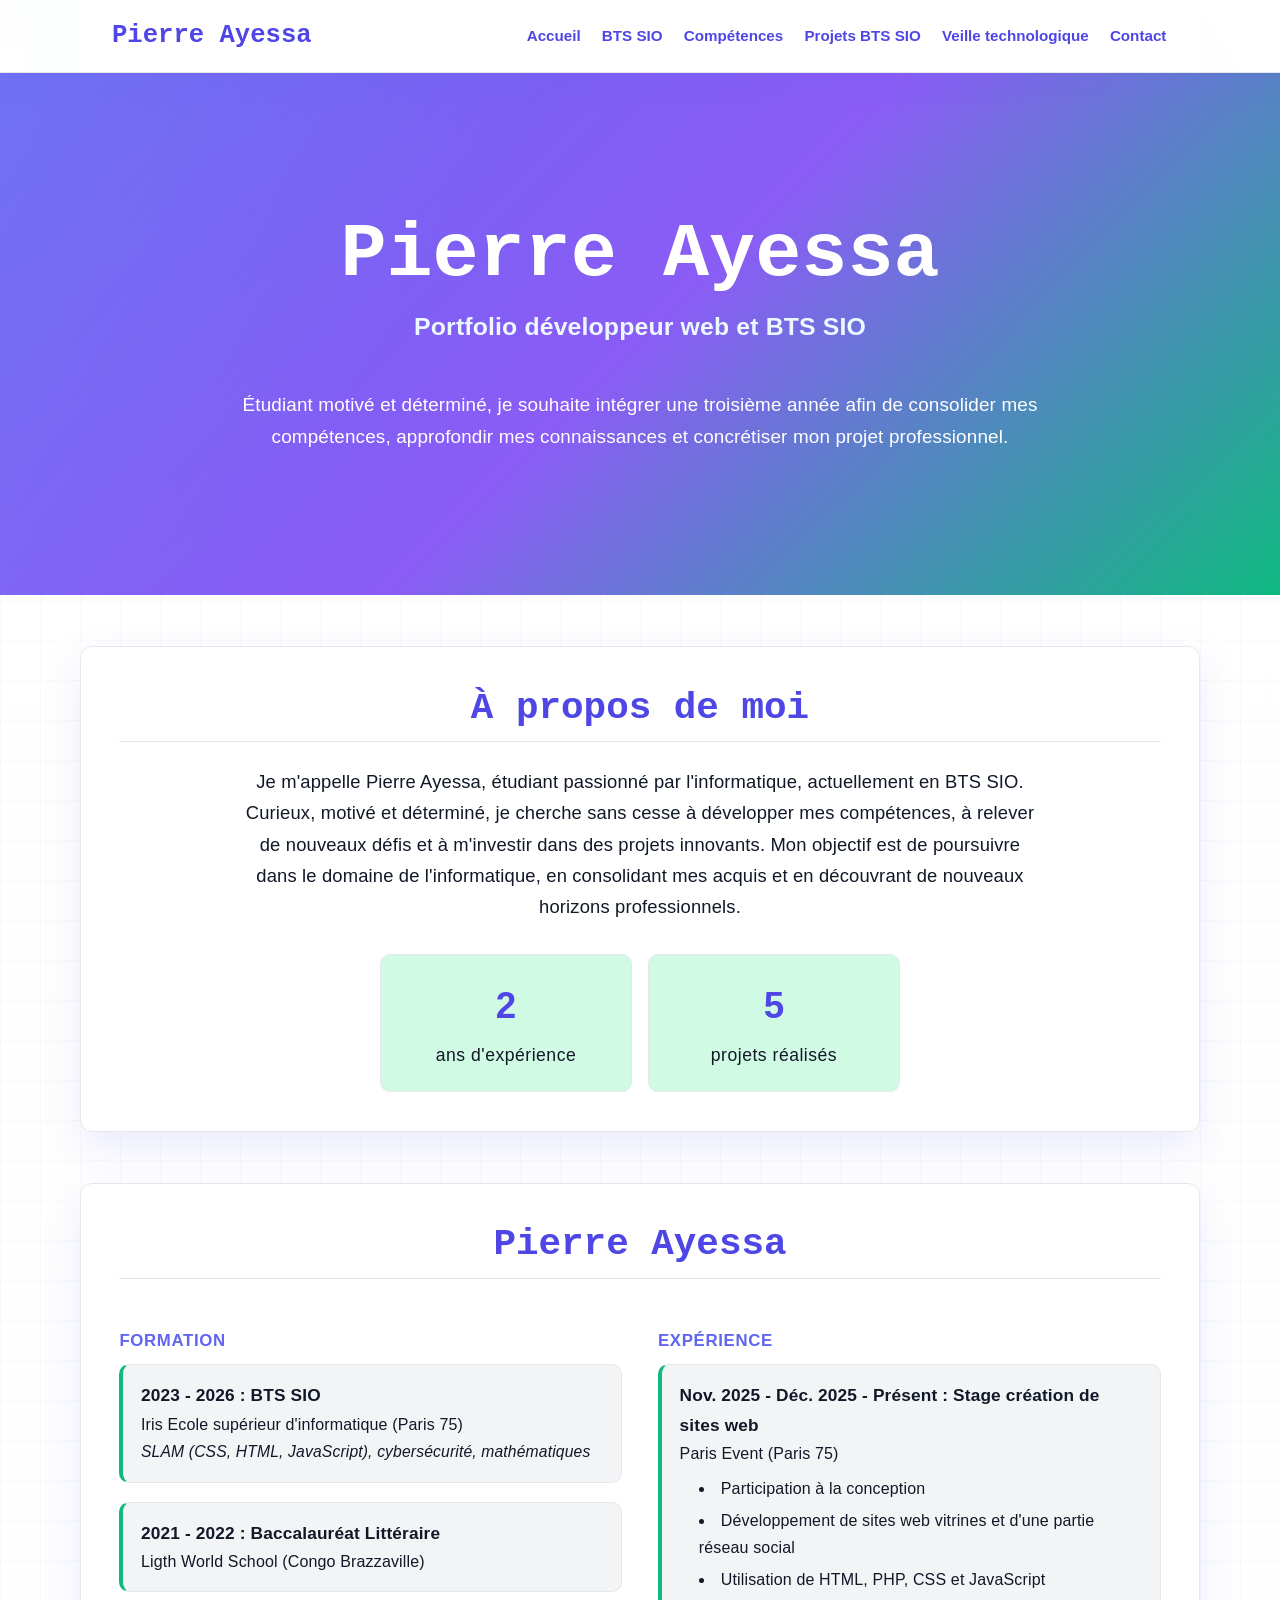
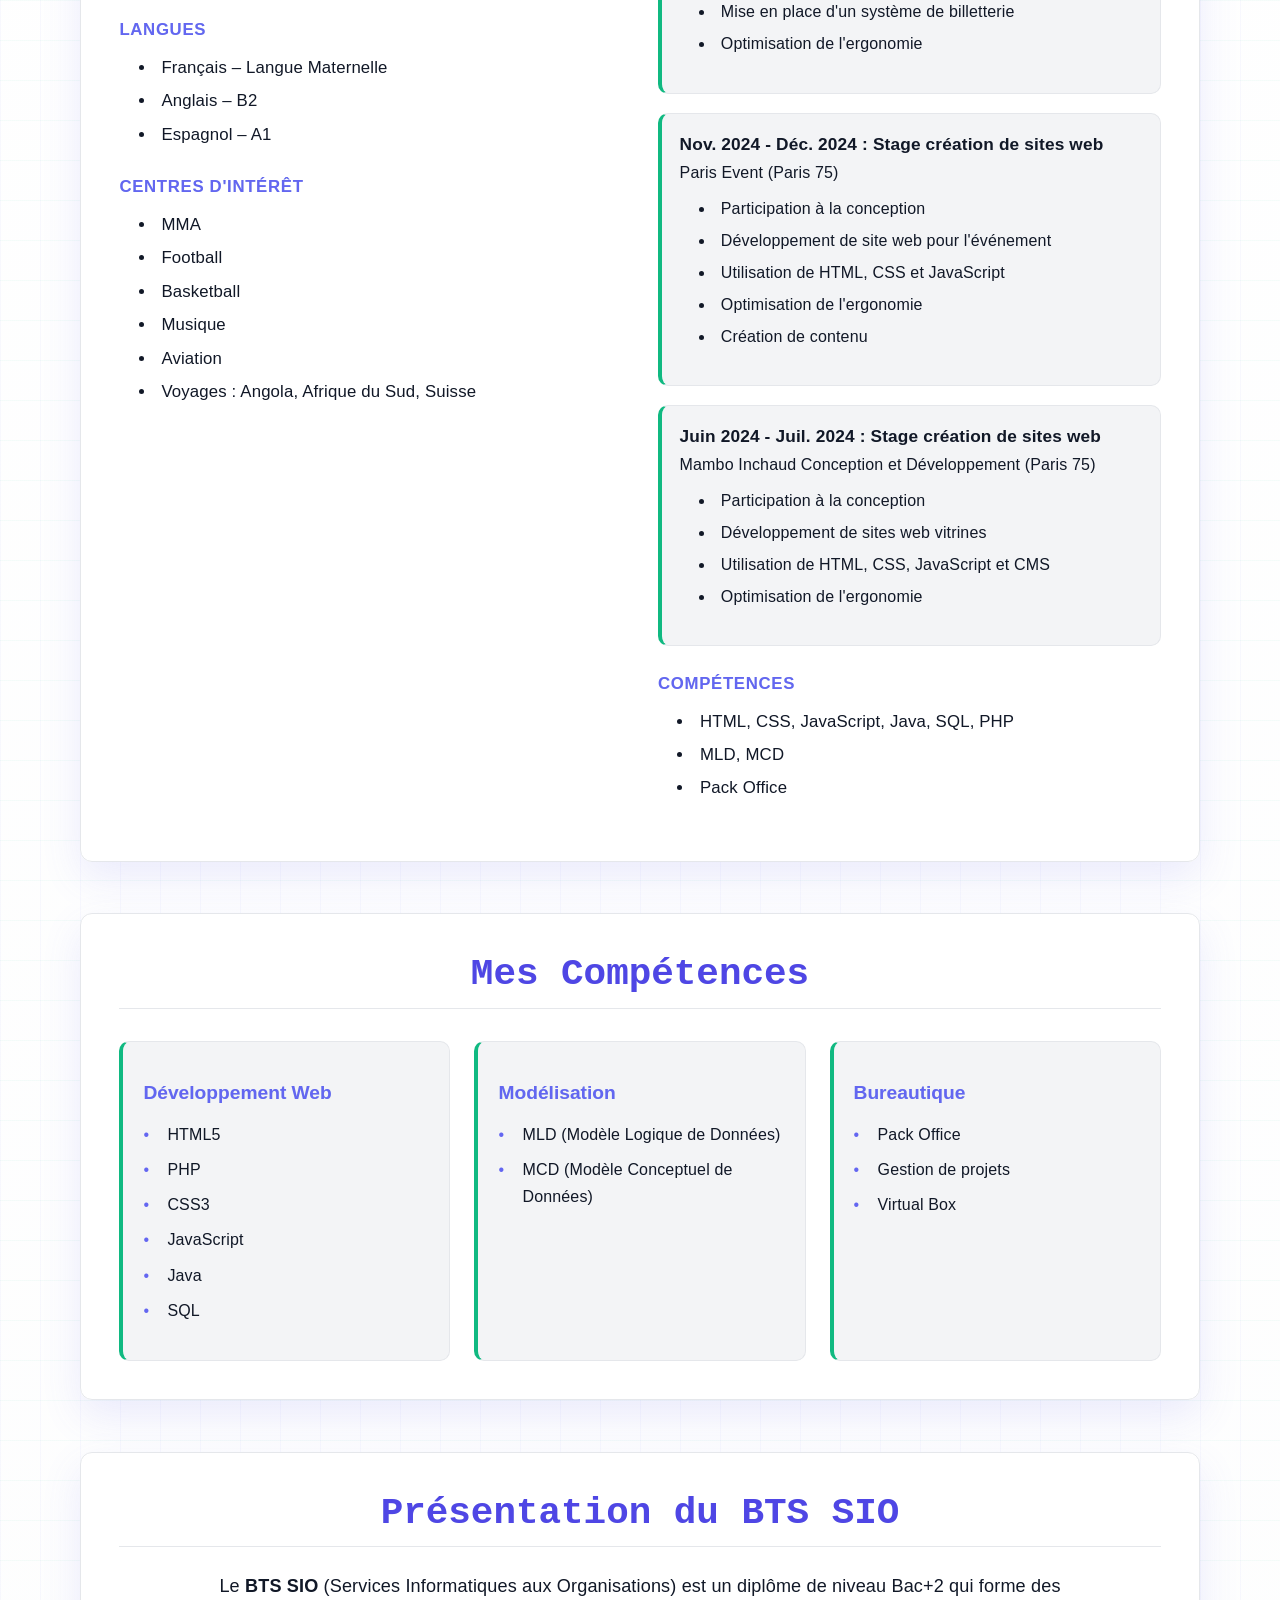
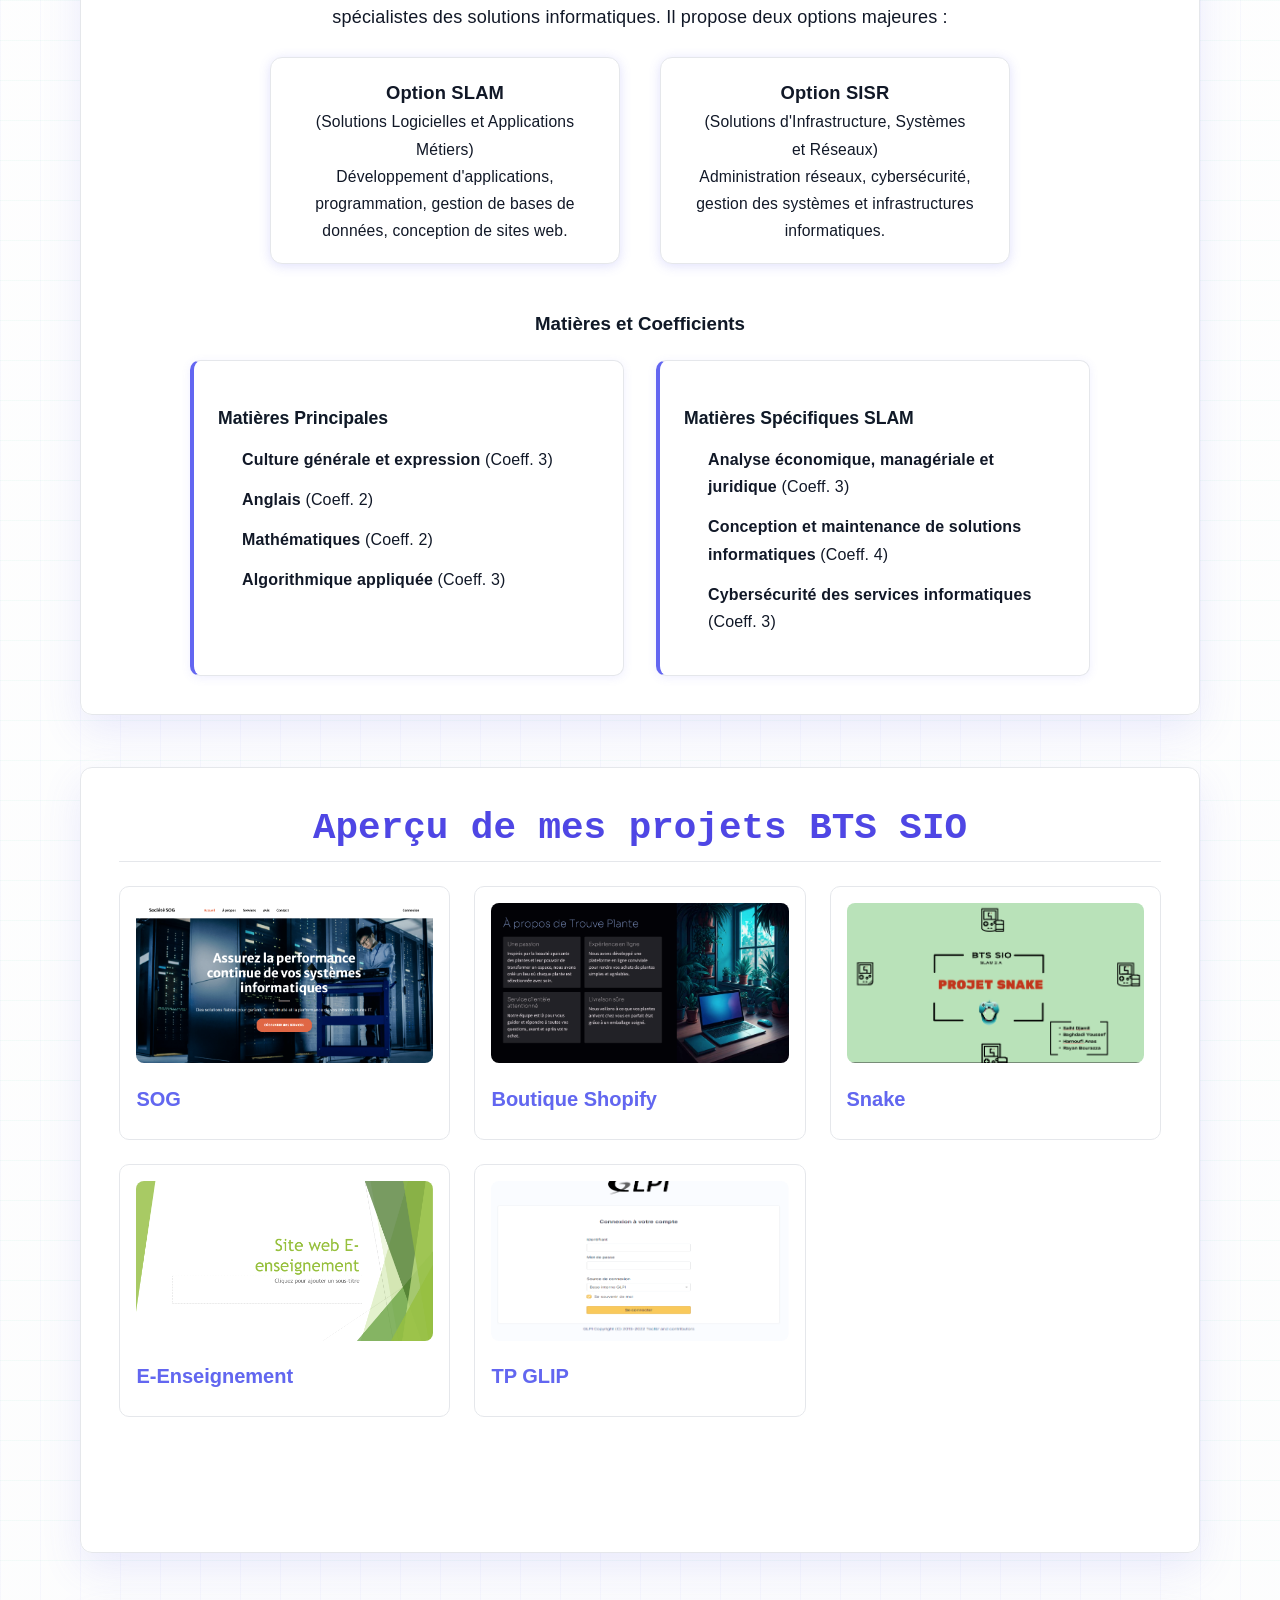
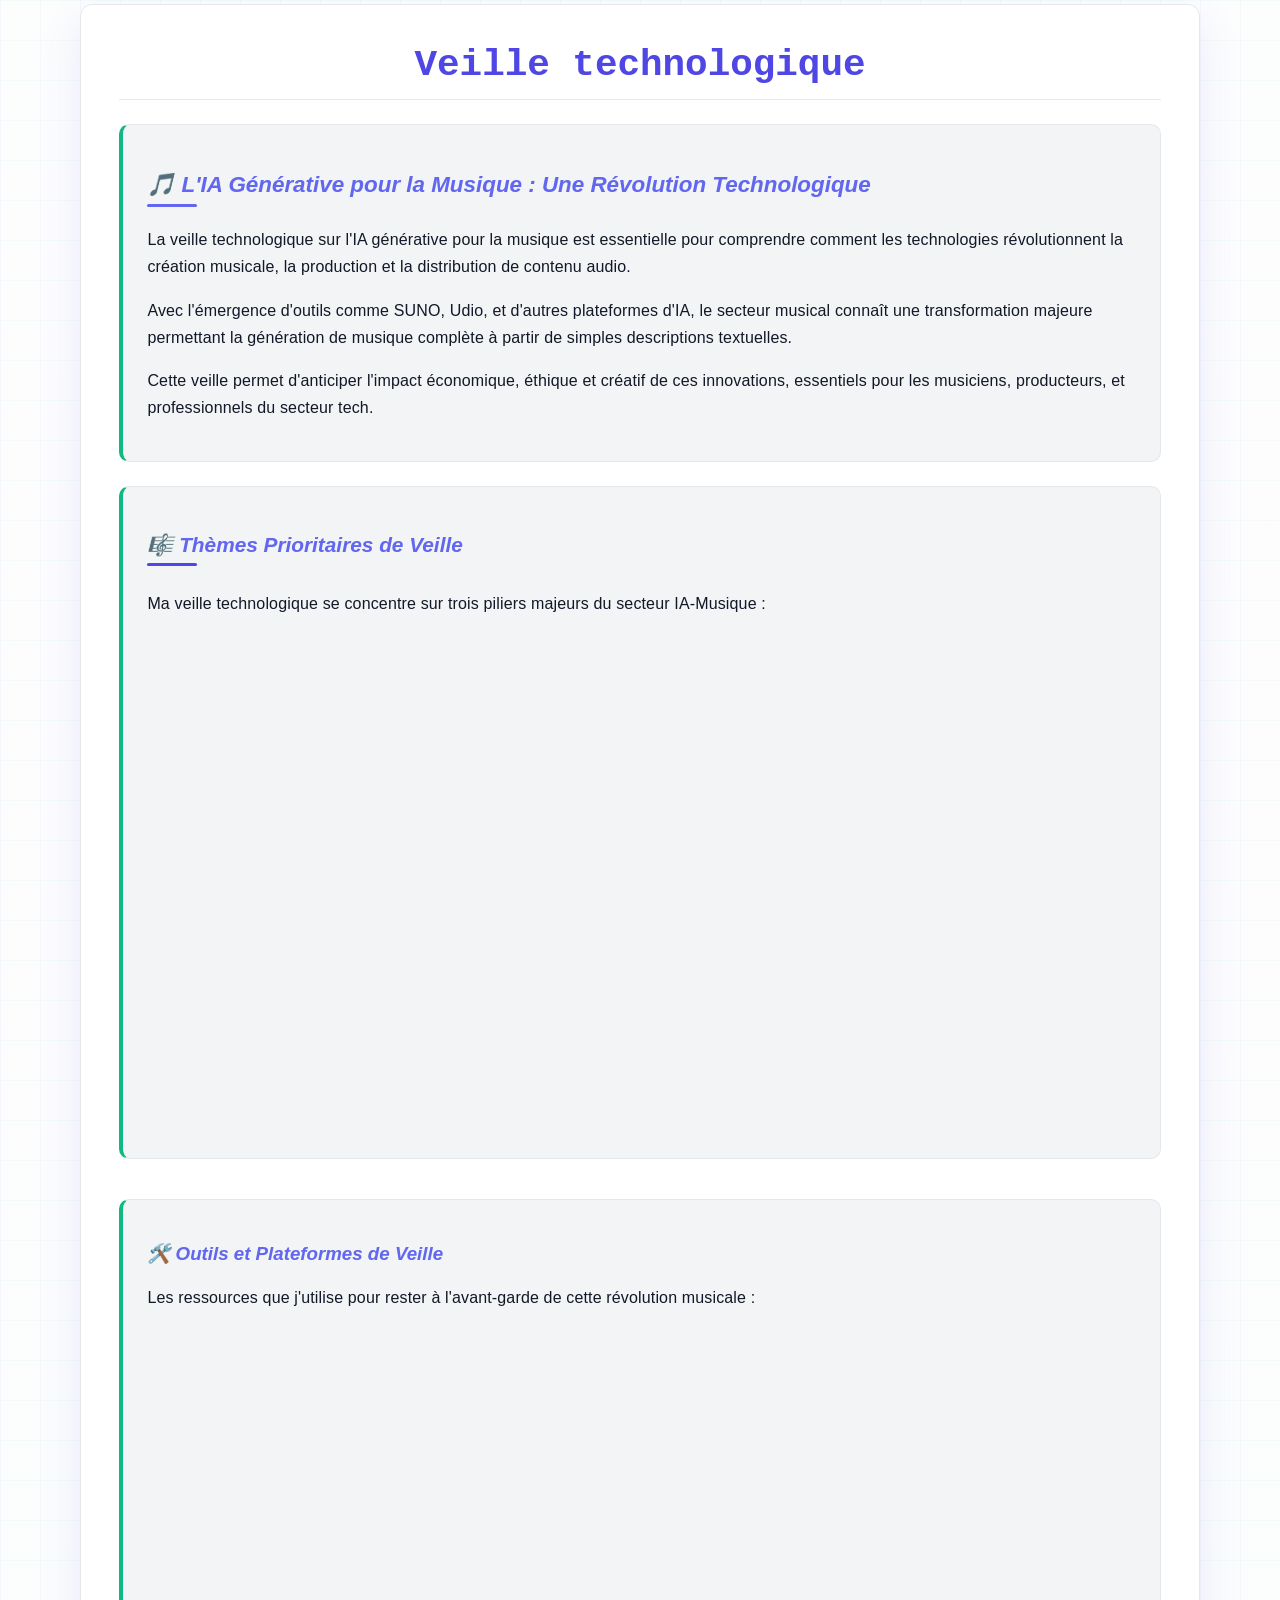
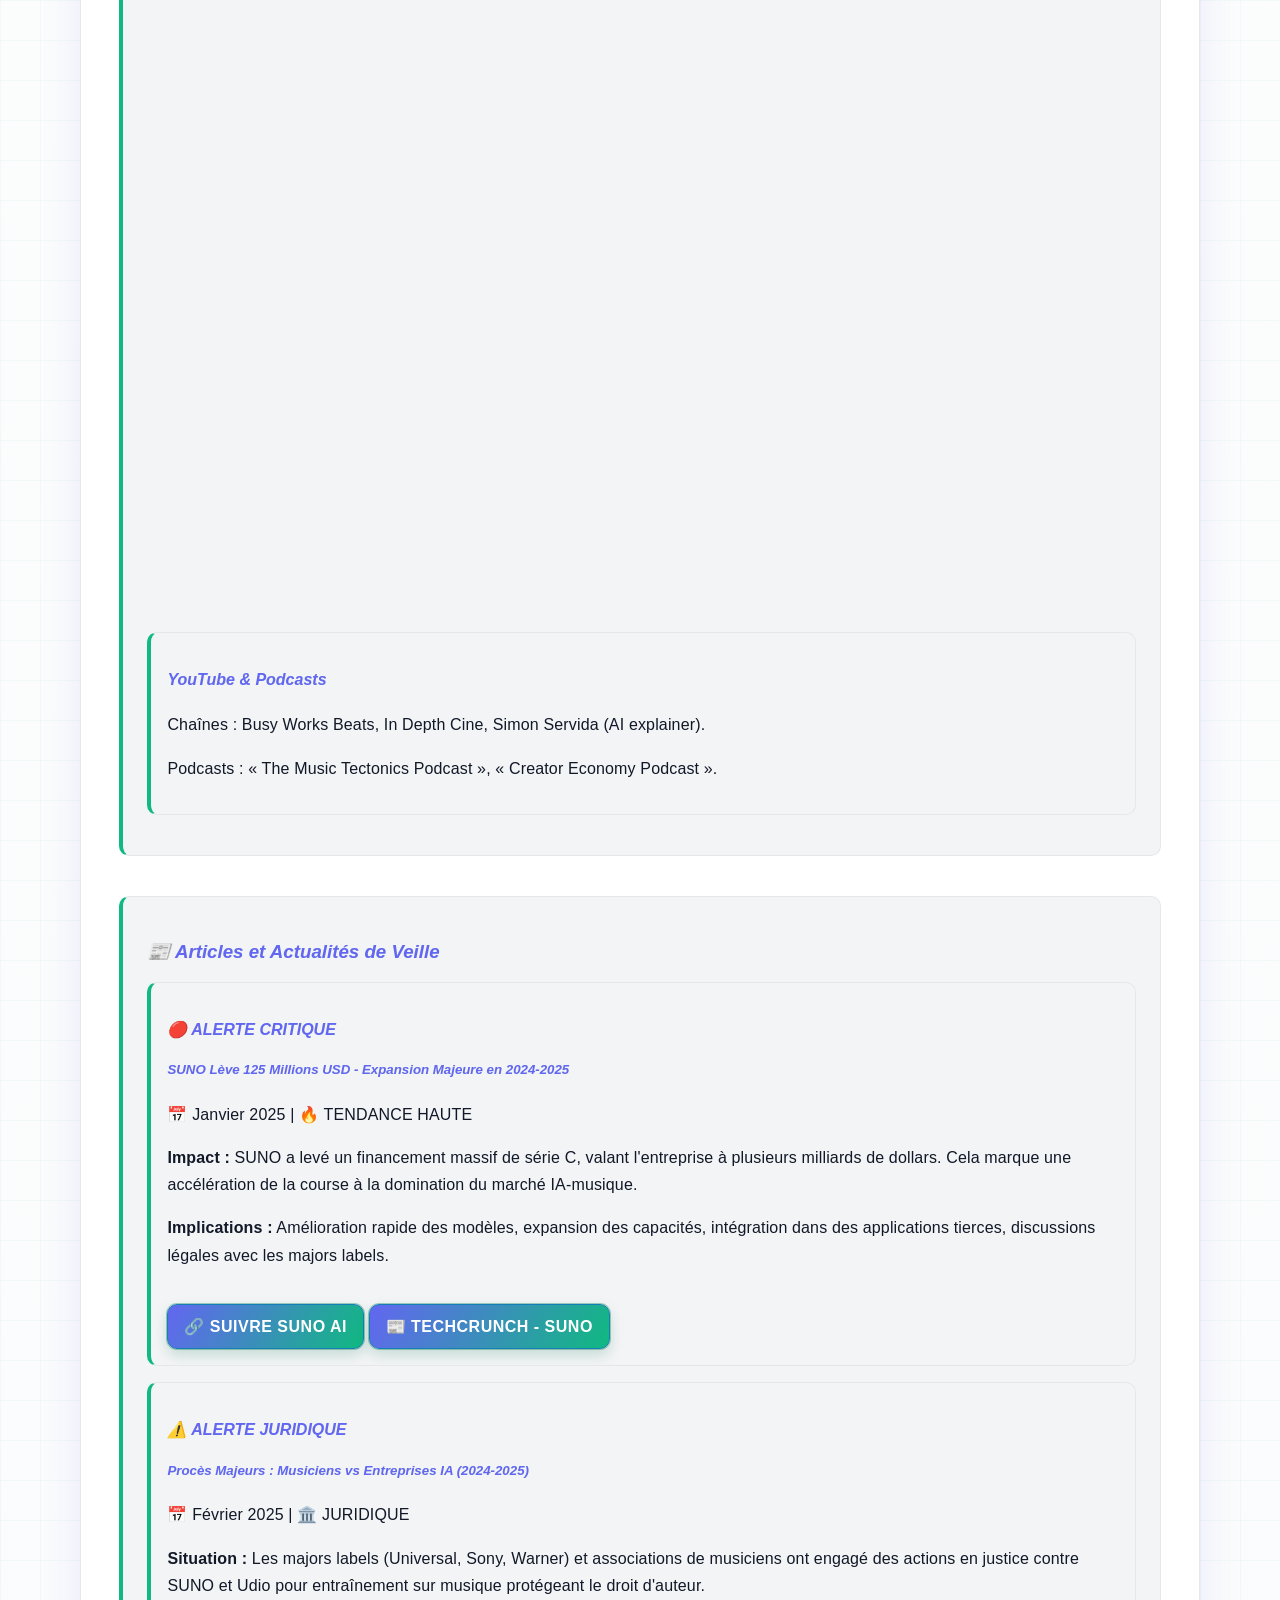
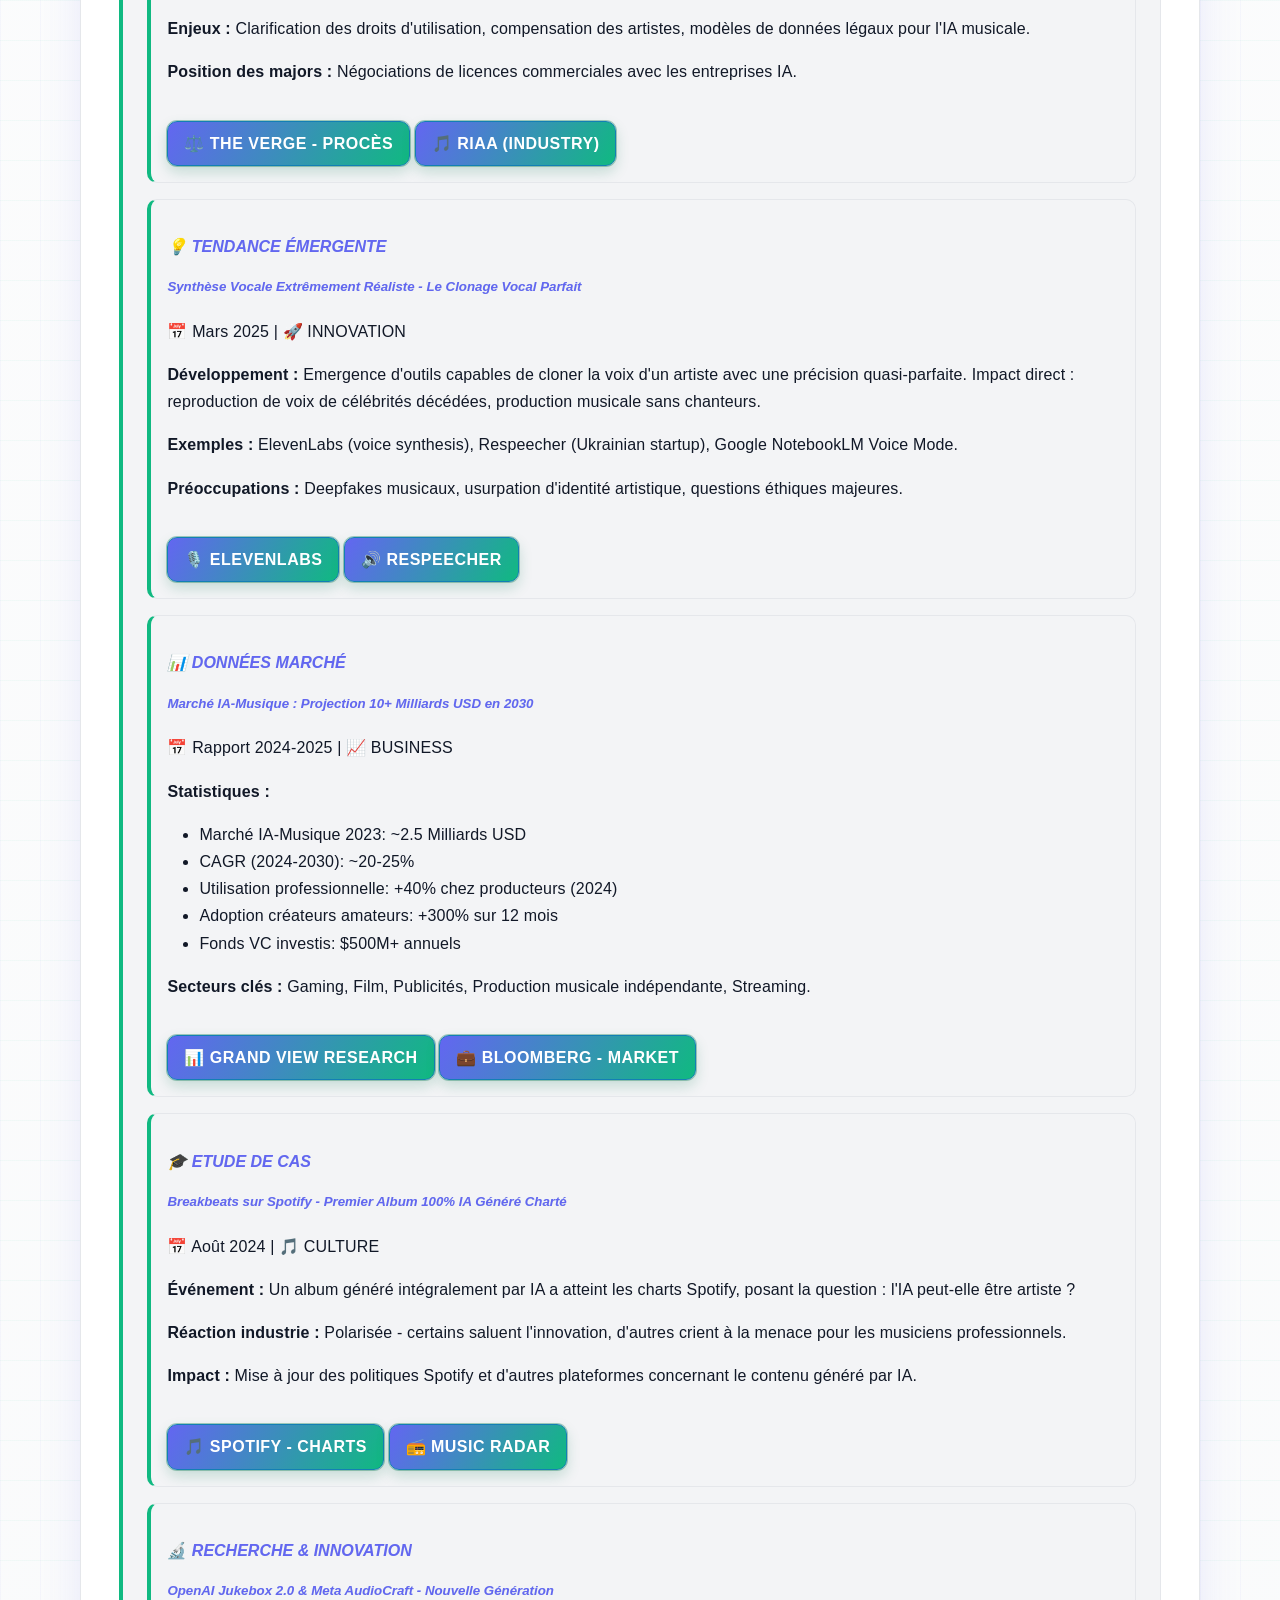
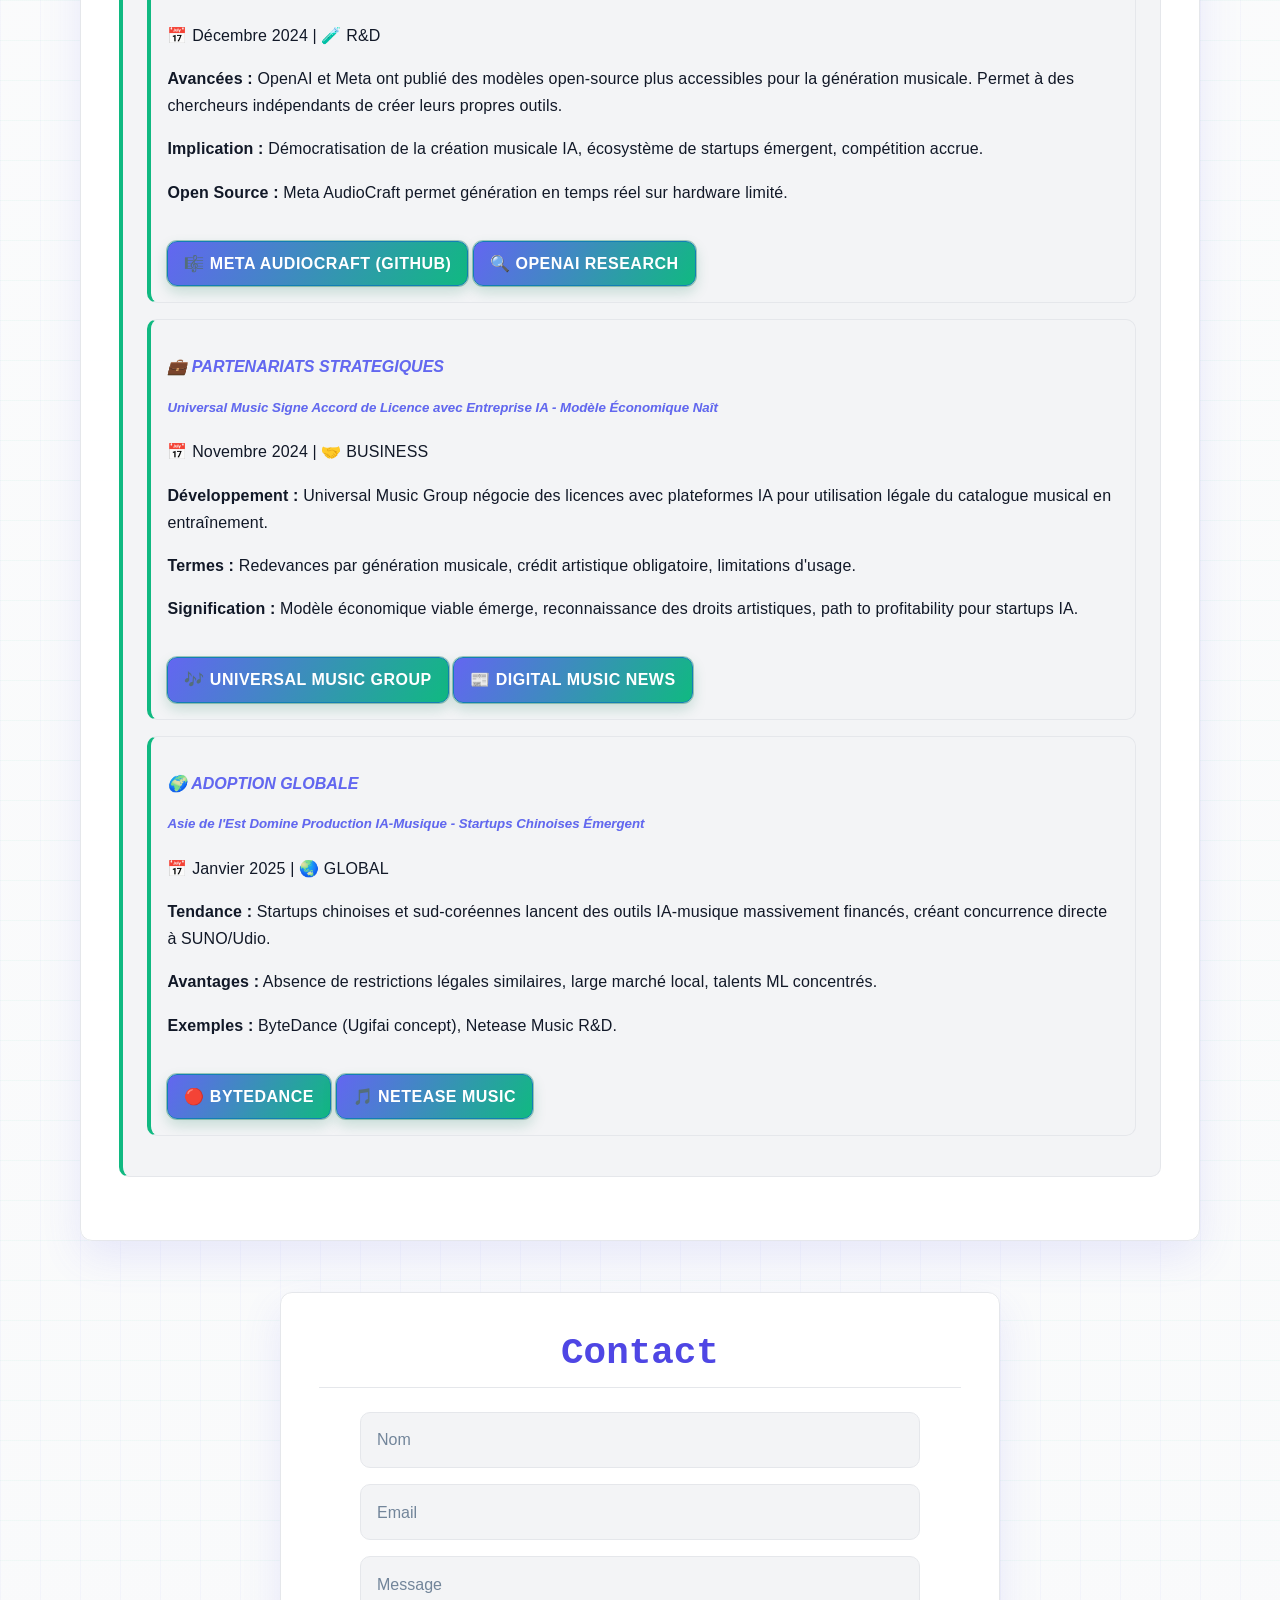
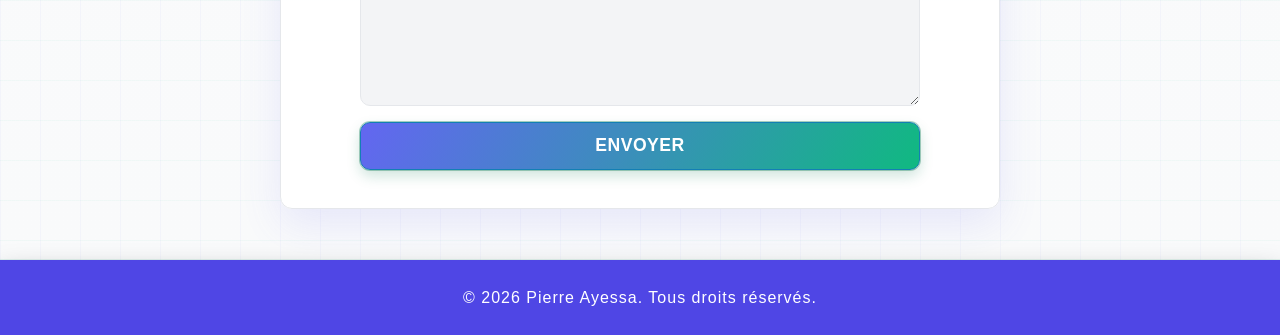
==== commit 95ec522a: "Add files via upload" ====
--- a/index.html
+++ b/index.html
@@ -3,20 +3,22 @@
 <head>
     <meta charset="UTF-8">
     <meta name="viewport" content="width=device-width, initial-scale=1.0">
-    <meta name="theme-color" content="#050505">
+    <meta name="theme-color" content="#f5faff">
     <meta name="description" content="Portfolio de Pierre Ayessa - Projets, compétences et expériences">
     <title>Portfolio Pierre Ayessa</title>
-    <link rel="stylesheet" href="bourazza.css">
-    <link rel="stylesheet" href="cyber-clean.css">
+    <link rel="stylesheet" href="bourazza.css?v=20260509">
+    <link rel="stylesheet" href="cyber-clean.css?v=20260509">
 </head>
 <body>
     <header>
         <nav>
             <div class="logo">Pierre Ayessa</div>
-            <div class="menu-toggle">
-                <i class="fas fa-bars"></i>
-            </div>
-            <ul class="nav-links">
+            <button class="menu-toggle" type="button" aria-label="Ouvrir le menu" aria-expanded="false" aria-controls="navigation-principale">
+                <span></span>
+                <span></span>
+                <span></span>
+            </button>
+            <ul class="nav-links" id="navigation-principale">
                 <li><a href="#accueil">Accueil</a></li>
                 <li><a href="#presentation-bts">BTS SIO</a></li>
                 <li><a href="#competences">Compétences</a></li>
@@ -30,7 +32,7 @@
     <section id="accueil" class="hero">
         <div class="profile-container">
             <h1>Pierre Ayessa</h1>
-            <p class="title">Présentation de mon portfolio de Pierre Ayessa</p>
+            <p class="title">Portfolio développeur web et BTS SIO</p>
         </div>
         <div class="hero-content">
             <p>Étudiant motivé et déterminé, je souhaite intégrer une troisième année afin de consolider mes compétences, approfondir mes connaissances et concrétiser mon projet professionnel.</p>
@@ -60,7 +62,7 @@
                 <div class="cv-block">
                     <strong>2023 - 2026 : BTS SIO</strong><br>
                     Iris Ecole supérieur d'informatique (Paris 75)<br>
-                    <em>SLAM (CSS, HTML, Javascript), Cybersécurité, Mathématiques</em>
+                    <em>SLAM (CSS, HTML, JavaScript), cybersécurité, mathématiques</em>
                 </div>
                 <div class="cv-block">
                     <strong>2021 - 2022 : Baccalauréat Littéraire</strong><br>
@@ -89,9 +91,9 @@
                     Paris Event (Paris 75)<br>
                     <ul>
                         <li>Participation à la conception</li>
-                        <li>Développement de sites web vitrines et une partie reseau social</li>
-                        <li>Utilisation HTML, php, CSS, Javascript</li>
-                        <li>Mise en place d'un systeme de billeterie</li>
+                        <li>Développement de sites web vitrines et d'une partie réseau social</li>
+                        <li>Utilisation de HTML, PHP, CSS et JavaScript</li>
+                        <li>Mise en place d'un système de billetterie</li>
                         <li>Optimisation de l'ergonomie</li>
                     </ul>
                 </div>
@@ -101,7 +103,7 @@
                     <ul>
                         <li>Participation à la conception</li>
                         <li>Développement de site web pour l'événement</li>
-                        <li>Utilisation HTML, CSS, Javascript</li>
+                        <li>Utilisation de HTML, CSS et JavaScript</li>
                         <li>Optimisation de l'ergonomie</li>
                         <li>Création de contenu</li>
                     </ul>
@@ -112,13 +114,13 @@
                     <ul>
                         <li>Participation à la conception</li>
                         <li>Développement de sites web vitrines</li>
-                        <li>Utilisation HTML, CSS, Javascript, CMS</li>
+                        <li>Utilisation de HTML, CSS, JavaScript et CMS</li>
                         <li>Optimisation de l'ergonomie</li>
                     </ul>
                 </div>
                 <h3>COMPÉTENCES</h3>
                 <ul>
-                    <li>HTML, CSS, JAVAScript, JAVA, SQL, PHP</li>
+                    <li>HTML, CSS, JavaScript, Java, SQL, PHP</li>
                     <li>MLD, MCD</li>
                     <li>Pack Office</li>
                 </ul>
@@ -164,49 +166,49 @@
             Le <strong>BTS SIO</strong> (Services Informatiques aux Organisations) est un diplôme de niveau Bac+2 qui forme des spécialistes des solutions informatiques. Il propose deux options majeures :
         </p>
         <div style="display:flex;justify-content:center;gap:2.5rem;flex-wrap:wrap;">
-            <div style="background:#eaf6fb;border-radius:12px;padding:1.2rem 2.2rem;box-shadow:0 2px 12px #3498db22;text-align:center;min-width:220px;max-width:350px;">
-                <span style="font-size:1.15rem;font-weight:600;color:#217dbb;">Option SLAM</span><br>
-                <span style="color:#444;">(Solutions Logicielles et Applications Métiers)<br>Développement d'applications, programmation, gestion de bases de données, conception de sites web.</span>
-            </div>
-            <div style="background:#eaf6fb;border-radius:12px;padding:1.2rem 2.2rem;box-shadow:0 2px 12px #3498db22;text-align:center;min-width:220px;max-width:350px;">
-                <span style="font-size:1.15rem;font-weight:600;color:#217dbb;">Option SISR</span><br>
-                <span style="color:#444;">(Solutions d'Infrastructure, Systèmes et Réseaux)<br>Administration réseaux, cybersécurité, gestion des systèmes et infrastructures informatiques.</span>
+            <div style="background:#e0e7ff;border-radius:12px;padding:1.2rem 2.2rem;box-shadow:0 2px 12px rgba(99, 102, 241, 0.2);text-align:center;min-width:220px;max-width:350px;">
+                <span style="font-size:1.15rem;font-weight:600;color:#4f46e5;">Option SLAM</span><br>
+                <span style="color:#111827;font-size:0.98rem;line-height:1.6;font-weight:500;">(Solutions Logicielles et Applications Métiers)<br>Développement d'applications, programmation, gestion de bases de données, conception de sites web.</span>
+            </div>
+            <div style="background:#e0e7ff;border-radius:12px;padding:1.2rem 2.2rem;box-shadow:0 2px 12px rgba(99, 102, 241, 0.2);text-align:center;min-width:220px;max-width:350px;">
+                <span style="font-size:1.15rem;font-weight:600;color:#4f46e5;">Option SISR</span><br>
+                <span style="color:#111827;font-size:0.98rem;line-height:1.6;font-weight:500;">(Solutions d'Infrastructure, Systèmes et Réseaux)<br>Administration réseaux, cybersécurité, gestion des systèmes et infrastructures informatiques.</span>
             </div>
         </div>
 
         <div style="margin-top:3rem;max-width:900px;margin-left:auto;margin-right:auto;">
-            <h3 style="color:#217dbb;text-align:center;margin-bottom:1.5rem;">Matières et Coefficients</h3>
+            <h3 style="color:#4f46e5;text-align:center;margin-bottom:1.5rem;">Matières et Coefficients</h3>
             
             <div style="display:grid;grid-template-columns:repeat(auto-fit, minmax(300px, 1fr));gap:2rem;">
-                <div style="background:#f8f9fa;padding:1.5rem;border-radius:10px;box-shadow:0 2px 10px rgba(0,0,0,0.1);">
-                    <h4 style="color:#3498db;margin-bottom:1rem;">Matières Principales</h4>
+                <div style="background:#f5f3ff;padding:1.5rem;border-radius:10px;box-shadow:0 2px 10px rgba(99, 102, 241, 0.1);border-left:4px solid #6366f1;">
+                    <h4 style="color:#6366f1;margin-bottom:1rem;font-size:1.1rem;">Matières Principales</h4>
                     <ul style="list-style:none;padding:0;">
-                        <li style="margin-bottom:0.8rem;padding-left:1.5rem;position:relative;">
-                            <span style="color:#217dbb;font-weight:600;">Culture générale et expression</span> (Coeff. 3)
-                        </li>
-                        <li style="margin-bottom:0.8rem;padding-left:1.5rem;position:relative;">
-                            <span style="color:#217dbb;font-weight:600;">Anglais</span> (Coeff. 2)
-                        </li>
-                        <li style="margin-bottom:0.8rem;padding-left:1.5rem;position:relative;">
-                            <span style="color:#217dbb;font-weight:600;">Mathématiques</span> (Coeff. 2)
-                        </li>
-                        <li style="margin-bottom:0.8rem;padding-left:1.5rem;position:relative;">
-                            <span style="color:#217dbb;font-weight:600;">Algorithmique appliquée</span> (Coeff. 3)
-                        </li>
-                    </ul>
-                </div>
-
-                <div style="background:#f8f9fa;padding:1.5rem;border-radius:10px;box-shadow:0 2px 10px rgba(0,0,0,0.1);">
-                    <h4 style="color:#3498db;margin-bottom:1rem;">Matières Spécifiques SLAM</h4>
+                        <li style="margin-bottom:0.8rem;padding-left:1.5rem;position:relative;color:#111827;font-weight:500;">
+                            <span style="color:#4f46e5;font-weight:700;">Culture générale et expression</span> (Coeff. 3)
+                        </li>
+                        <li style="margin-bottom:0.8rem;padding-left:1.5rem;position:relative;color:#111827;font-weight:500;">
+                            <span style="color:#4f46e5;font-weight:700;">Anglais</span> (Coeff. 2)
+                        </li>
+                        <li style="margin-bottom:0.8rem;padding-left:1.5rem;position:relative;color:#111827;font-weight:500;">
+                            <span style="color:#4f46e5;font-weight:700;">Mathématiques</span> (Coeff. 2)
+                        </li>
+                        <li style="margin-bottom:0.8rem;padding-left:1.5rem;position:relative;color:#111827;font-weight:500;">
+                            <span style="color:#4f46e5;font-weight:700;">Algorithmique appliquée</span> (Coeff. 3)
+                        </li>
+                    </ul>
+                </div>
+
+                <div style="background:#f5f3ff;padding:1.5rem;border-radius:10px;box-shadow:0 2px 10px rgba(99, 102, 241, 0.1);border-left:4px solid #6366f1;">
+                    <h4 style="color:#6366f1;margin-bottom:1rem;font-size:1.1rem;">Matières Spécifiques SLAM</h4>
                     <ul style="list-style:none;padding:0;">
-                        <li style="margin-bottom:0.8rem;padding-left:1.5rem;position:relative;">
-                            <span style="color:#217dbb;font-weight:600;">Analyse économique, managériale et juridique</span> (Coeff. 3)
-                        </li>
-                        <li style="margin-bottom:0.8rem;padding-left:1.5rem;position:relative;">
-                            <span style="color:#217dbb;font-weight:600;">Conception et maintenance de solutions informatiques</span> (Coeff. 4)
-                        </li>
-                        <li style="margin-bottom:0.8rem;padding-left:1.5rem;position:relative;">
-                            <span style="color:#217dbb;font-weight:600;">Cybersécurité des services informatiques</span> (Coeff. 3)
+                        <li style="margin-bottom:0.8rem;padding-left:1.5rem;position:relative;color:#111827;font-weight:500;">
+                            <span style="color:#4f46e5;font-weight:700;">Analyse économique, managériale et juridique</span> (Coeff. 3)
+                        </li>
+                        <li style="margin-bottom:0.8rem;padding-left:1.5rem;position:relative;color:#111827;font-weight:500;">
+                            <span style="color:#4f46e5;font-weight:700;">Conception et maintenance de solutions informatiques</span> (Coeff. 4)
+                        </li>
+                        <li style="margin-bottom:0.8rem;padding-left:1.5rem;position:relative;color:#111827;font-weight:500;">
+                            <span style="color:#4f46e5;font-weight:700;">Cybersécurité des services informatiques</span> (Coeff. 3)
                         </li>
                     </ul>
                 </div>
@@ -239,7 +241,7 @@
             </div>
         </div>
         <div style="text-align:center;margin-top:1.5rem;">
-            <a href="projets-bts.html" class="bts-projet-card" style="display:inline-block;padding:0.7rem 1.5rem;font-size:1.1rem;font-weight:600;background:#3498db;color:#fff;border-radius:8px;text-decoration:none;transition:background 0.2s;">Voir tous les projets</a>
+            <a href="projets-bts.html" class="bts-projet-card" style="display:inline-block;padding:0.7rem 1.5rem;font-size:1.1rem;font-weight:600;background:#6366f1;color:#fff;border-radius:8px;text-decoration:none;transition:background 0.2s;">Voir tous les projets</a>
         </div>
     </section>
 
@@ -247,72 +249,156 @@
         <h2>Veille technologique</h2>
         <div class="veille-content">
             <div class="veille-intro">
-                <h3><i>Qu'est-ce qu'une veille technologique ?</i></h3>
-                <p>La veille technologique désigne le processus de surveillance active des évolutions, des innovations et des tendances dans les domaines technologiques.</p>
-                <p>Elle permet de rester informé sur les nouvelles avancées, d'anticiper les opportunités, mais aussi de prévenir les risques ou les menaces liées à ces innovations.</p>
-                <p>La veille est un outil essentiel pour les entreprises et les professionnels, car elle contribue à la prise de décisions stratégiques, à l'innovation et à la compétitivité.</p>
+                <h3><i>🎵 L'IA Générative pour la Musique : Une Révolution Technologique</i></h3>
+                <p>La veille technologique sur l'IA générative pour la musique est essentielle pour comprendre comment les technologies révolutionnent la création musicale, la production et la distribution de contenu audio.</p>
+                <p>Avec l'émergence d'outils comme SUNO, Udio, et d'autres plateformes d'IA, le secteur musical connaît une transformation majeure permettant la génération de musique complète à partir de simples descriptions textuelles.</p>
+                <p>Cette veille permet d'anticiper l'impact économique, éthique et créatif de ces innovations, essentiels pour les musiciens, producteurs, et professionnels du secteur tech.</p>
             </div>
             <div class="veille-themes">
-                <h3><i>Thèmes de veille : Cybersécurité et Aérospatiale</i></h3>
-                <p>Dans le cadre de ma veille technologique, je me concentre sur deux secteurs majeurs :</p>
+                <h3><i>🎼 Thèmes Prioritaires de Veille</i></h3>
+                <p>Ma veille technologique se concentre sur trois piliers majeurs du secteur IA-Musique :</p>
                 <div class="veille-theme-card">
-                    <h4><i>La Cybersécurité</i></h4>
-                    <p>Il est crucial de suivre les dernières tendances en matière de protection des données et des infrastructures. Les cyberattaques, la protection des informations sensibles, et la sécurité des systèmes sont au cœur des préoccupations des entreprises aujourd'hui.</p>
+                    <h4><i>🤖 Génération Musicale par IA</i></h4>
+                    <p>Suivi des avancées en deep learning et neural networks pour la composition, production et arrangement automatique. Outils : SUNO AI, Udio, OpenAI Jukebox, Google MusicLM, Meta AudioCraft, AIVA, Amper Music.</p>
                 </div>
                 <div class="veille-theme-card">
-                    <h4><i>L'Aérospatiale</i></h4>
-                    <p>Ce domaine connaît des innovations spectaculaires, notamment avec le développement des systèmes de navigation et de communication, la sécurité des réseaux satellitaires et les progrès en matière de technologie embarquée.</p>
+                    <h4><i>🎙️ Synthèse Vocale et Audio</i></h4>
+                    <p>Monitoring des technologies de voice synthesis, voice cloning, et text-to-speech musicales. Impact sur la production de podcasts, audiobooks, et musique avec vocals générés par IA.</p>
+                </div>
+                <div class="veille-theme-card">
+                    <h4><i>⚖️ Enjeux Éthiques, Légaux et Créatifs</i></h4>
+                    <p>Surveillance des débats sur les droits d'auteur, les royalties, l'attribution artistique, et l'impact sur les musiciens professionnels. Réglementations émergentes et position des majors labels.</p>
                 </div>
             </div>
 
             <div class="veille-outils">
-                <h3><i>Outils utilisés pour ma veille</i></h3>
-                <p>J'utilise plusieurs outils pour effectuer ma veille de manière efficace :</p>
+                <h3><i>🛠️ Outils et Plateformes de Veille</i></h3>
+                <p>Les ressources que j'utilise pour rester à l'avant-garde de cette révolution musicale :</p>
                 <div class="veille-outil-card">
-                    <h4><i>Google Alerts</i></h4>
-                    <p>Ce service me permet de recevoir directement par mail des articles ou informations liés aux thèmes de cybersécurité et d'aérospatiale. Il est particulièrement utile pour rester à jour sur les dernières menaces et innovations.</p>
-                    <img src="images/google-alerte.png" alt="Google Alerts" style="width:100%;max-width:400px;margin-top:1.5rem;border-radius:8px;box-shadow:0 2px 8px rgba(0,0,0,0.1);">
+                    <h4><i>SUNO AI 🎶</i></h4>
+                    <p><strong>Lien :</strong> https://suno.com<br><strong>Description :</strong> Plateforme de génération musicale par IA permettant de créer des chansons complètes avec lyrics, mélodie et production en quelques secondes. Support de multiples genres musicaux.</p>
+                    <p><strong>Capacités :</strong> Génération texte-to-musique, création de lyrics, production d'albums, export haute qualité.</p>
                 </div>
                 <div class="veille-outil-card">
-                    <h4><i>Instagram</i></h4>
-                    <p>Cette application me permet de rester informé sur les actualités, de plus, j'en apprends un peu plus sur les métiers dans l'aérospatiale grâce aux personnes que je follow, tel que Allan Petre.</p>
+                    <h4><i>Udio 🎵</i></h4>
+                    <p><strong>Lien :</strong> https://www.udio.com<br><strong>Description :</strong> Concurrent direct de SUNO, spécialisé dans la génération musicale avec contrôle fin du style, tempo, et instrumentation.</p>
+                    <p><strong>Capacités :</strong> Génération à partir de prompts détaillés, remix par IA, collaboration musicale assistée.</p>
+                </div>
+                <div class="veille-outil-card">
+                    <h4><i>Google Alerts & RSS Feeds</i></h4>
+                    <p>Configuration d'alertes sur : « SUNO AI », « Udio AI », « AI Music Generation », « Music AI Ethics », « AI Copyright Music ».</p>
+                    <p>Sources clés : TechCrunch, The Verge, WIRED, Music Radar, Digital Music News, MusicTech Magazine.</p>
+                </div>
+                <div class="veille-outil-card">
+                    <h4><i>LinkedIn & X (Twitter)</i></h4>
+                    <p>Suivi de experts: @suno_ai_news, @AUDIOmusician, hashtags #AIMusic #MusicTech #GenerativeAI.</p>
+                    <p>Groupes LinkedIn : « AI in Music Industry », « Music Production & Technology ».</p>
+                </div>
+                <div class="veille-outil-card">
+                    <h4><i>YouTube & Podcasts</i></h4>
+                    <p>Chaînes : Busy Works Beats, In Depth Cine, Simon Servida (AI explainer).</p>
+                    <p>Podcasts : « The Music Tectonics Podcast », « Creator Economy Podcast ».</p>
                 </div>
             </div>
 
             <div class="veille-articles">
-                <h3><i>Articles de veille</i></h3>
-                <div class="veille-article-card">
-                    <h4><i>Cybersécurité</i></h4>
-                    <h5><i>À Bernay, une journée pour apprendre à lutter contre la cybercriminalité</i></h5>
-                    <p class="article-date">Date de publication : Octobre 06, 2024</p>
-                    <p>L'intelligence artificielle (IA) joue un rôle de plus en plus important dans la cybersécurité. Elle permet d'automatiser la détection des menaces, d'identifier les vulnérabilités des systèmes, et d'améliorer les réponses aux cyberattaques. Des entreprises comme IBM utilisent l'IA pour renforcer la sécurité à travers des solutions comme IBM Security QRadar.</p>
-                    <a href="https://www.paris-normandie.fr/id566216/article/2024-10-06/bernay-une-journee-pour-apprendre-lutter-contre-la-cybercriminalite" class="article-link" target="_blank">En savoir plus</a>
-                </div>
-                <div class="veille-article-card">
-                    <h4><i>Aérospatiale</i></h4>
-                    <h5><i>WELOCK et ApartX signent un accord clé sur le commerce numérique entre la Chine et le Kazakhstan à l'occasion de la Global Digital Trade Expo</i></h5>
-                    <p class="article-date">Date de publication : Octobre 04, 2024</p>
-                    <p>HANGZHOU, Chine--(BUSINESS WIRE)--Le 25 septembre, la 3e édition de la Global Digital Trade Expo « Digital Trade Night » s'est tenue à Hangzhou. Cet événement a mis en lumière d'importants projets de commerce numérique entre la Chine et le Kazakhstan, insufflant un élan constant à la coopération économique et commerciale entre les deux parties. Au cours de l'événement, la cérémonie de signature très attendue du « Projet clé de commerce numérique Chine-Kazakhstan » a été officiellement ouverte.</p>
-                    <img src="images/welock.png" alt="WELOCK" style="width:100%;max-width:400px;margin-top:1.5rem;border-radius:8px;box-shadow:0 2px 8px rgba(0,0,0,0.1);">
-                    <a href="https://www.businesswire.com/news/home/20241003877038/fr" class="article-link" target="_blank">En savoir plus</a>
-                </div>
-                <div class="veille-article-card">
-                    <h4><i>Aérospatiale</i></h4>
-                    <h5><i>La ministre Ng fait la promotion de l'expertise aérospatiale du Canada pendant son séjour à Bruxelles, en Belgique</i></h5>
-                    <p class="article-date">Date de publication : Octobre 04, 2024</p>
-                    <p>Le marché de l'UE, composé de 27 États membres, est le deuxième partenaire commercial mondial du Canada pour les biens et services, et le deuxième partenaire mondial du Canada en ce qui concerne l'investissement direct bilatéral, après les États-Unis.</p>
-                    <p>Le 21 septembre 2024 marquait le septième anniversaire de l'entrée en vigueur provisoire de l'AECG.</p>
-                    <p>En 2023, la valeur du commerce bilatéral de marchandises entre le Canada et l'UE s'est élevée à 126,5 milliards de dollars, soit une augmentation de plus de 65 % depuis 2016, avant l'entrée en vigueur de l'AECG.</p>
-                    <a href="https://www.canada.ca/fr/affaires-mondiales/nouvelles/2024/10/la-ministre-ng-fait-la-promotion-de-lexpertise-aerospatiale-du-canada-pendant-son-sejour-a-bruxelles-en-belgique.html" class="article-link" target="_blank">En savoir plus</a>
-                </div>
-                <div class="veille-article-card">
-                    <h4><i>Focus : Allan Petre</i></h4>
-                    <p>Allan Petre est un expert reconnu dans le domaine de la cybersécurité, avec une spécialisation dans la protection des infrastructures critiques et la sécurité des systèmes informatiques. Il a notamment dirigé plusieurs projets visant à sécuriser les réseaux de communication dans des secteurs sensibles comme la finance et l'aérospatiale. Ses recherches sur l'utilisation de l'intelligence artificielle pour améliorer la détection des cybermenaces font de lui une référence dans ce domaine.</p>
-                    <img src="images/allan-petre.png" alt="Allan Petre" style="width:100%;max-width:400px;margin-top:1.5rem;border-radius:8px;box-shadow:0 2px 8px rgba(0,0,0,0.1);">
-                    <a href="https://www.rfi.fr/fr/vidéo/20240711-allan-petre-ingénieur-à-la-nasa-mon-prochain-objectif-serait-de-devenir-astronaute" class="article-link" target="_blank">En savoir plus</a>
-                </div>
-            </div>
-        </div>
+                <h3><i>📰 Articles et Actualités de Veille</i></h3>
+                
+                <div class="veille-article-card">
+                    <h4><i>🔴 ALERTE CRITIQUE</i></h4>
+                    <h5><i>SUNO Lève 125 Millions USD - Expansion Majeure en 2024-2025</i></h5>
+                    <p class="article-date">📅 Janvier 2025 | 🔥 TENDANCE HAUTE</p>
+                    <p><strong>Impact :</strong> SUNO a levé un financement massif de série C, valant l'entreprise à plusieurs milliards de dollars. Cela marque une accélération de la course à la domination du marché IA-musique.</p>
+                    <p><strong>Implications :</strong> Amélioration rapide des modèles, expansion des capacités, intégration dans des applications tierces, discussions légales avec les majors labels.</p>
+                    <a href="https://suno.com" class="article-link" target="_blank">🔗 Suivre SUNO AI</a>
+                    <a href="https://techcrunch.com/tag/suno/" class="article-link" target="_blank">📰 TechCrunch - SUNO</a>
+                </div>
+
+                <div class="veille-article-card">
+                    <h4><i>⚠️ ALERTE JURIDIQUE</i></h4>
+                    <h5><i>Procès Majeurs : Musiciens vs Entreprises IA (2024-2025)</i></h5>
+                    <p class="article-date">📅 Février 2025 | 🏛️ JURIDIQUE</p>
+                    <p><strong>Situation :</strong> Les majors labels (Universal, Sony, Warner) et associations de musiciens ont engagé des actions en justice contre SUNO et Udio pour entraînement sur musique protégeant le droit d'auteur.</p>
+                    <p><strong>Enjeux :</strong> Clarification des droits d'utilisation, compensation des artistes, modèles de données légaux pour l'IA musicale.</p>
+                    <p><strong>Position des majors :</strong> Négociations de licences commerciales avec les entreprises IA.</p>
+                    <a href="https://www.theverge.com/2024/2/1/24058168/music-labels-sue-suno-udio" class="article-link" target="_blank">⚖️ The Verge - Procès</a>
+                    <a href="https://www.riaa.com" class="article-link" target="_blank">🎵 RIAA (Industry)</a>
+                </div>
+
+                <div class="veille-article-card">
+                    <h4><i>💡 TENDANCE ÉMERGENTE</i></h4>
+                    <h5><i>Synthèse Vocale Extrêmement Réaliste - Le Clonage Vocal Parfait</i></h5>
+                    <p class="article-date">📅 Mars 2025 | 🚀 INNOVATION</p>
+                    <p><strong>Développement :</strong> Emergence d'outils capables de cloner la voix d'un artiste avec une précision quasi-parfaite. Impact direct : reproduction de voix de célébrités décédées, production musicale sans chanteurs.</p>
+                    <p><strong>Exemples :</strong> ElevenLabs (voice synthesis), Respeecher (Ukrainian startup), Google NotebookLM Voice Mode.</p>
+                    <p><strong>Préoccupations :</strong> Deepfakes musicaux, usurpation d'identité artistique, questions éthiques majeures.</p>
+                    <a href="https://elevenlabs.io" class="article-link" target="_blank">🎙️ ElevenLabs</a>
+                    <a href="https://www.respeecher.com" class="article-link" target="_blank">🔊 Respeecher</a>
+                </div>
+
+                <div class="veille-article-card">
+                    <h4><i>📊 DONNÉES MARCHÉ</i></h4>
+                    <h5><i>Marché IA-Musique : Projection 10+ Milliards USD en 2030</i></h5>
+                    <p class="article-date">📅 Rapport 2024-2025 | 📈 BUSINESS</p>
+                    <p><strong>Statistiques :</strong></p>
+                    <ul style="margin: 1rem 0; padding-left: 2rem;">
+                        <li>Marché IA-Musique 2023: ~2.5 Milliards USD</li>
+                        <li>CAGR (2024-2030): ~20-25%</li>
+                        <li>Utilisation professionnelle: +40% chez producteurs (2024)</li>
+                        <li>Adoption créateurs amateurs: +300% sur 12 mois</li>
+                        <li>Fonds VC investis: $500M+ annuels</li>
+                    </ul>
+                    <p><strong>Secteurs clés :</strong> Gaming, Film, Publicités, Production musicale indépendante, Streaming.</p>
+                    <a href="https://www.grandviewresearch.com/industry-analysis/ai-music-generation-market" class="article-link" target="_blank">📊 Grand View Research</a>
+                    <a href="https://www.bloomberg.com" class="article-link" target="_blank">💼 Bloomberg - Market</a>
+                </div>
+
+                <div class="veille-article-card">
+                    <h4><i>🎓 ETUDE DE CAS</i></h4>
+                    <h5><i>Breakbeats sur Spotify - Premier Album 100% IA Généré Charté</i></h5>
+                    <p class="article-date">📅 Août 2024 | 🎵 CULTURE</p>
+                    <p><strong>Événement :</strong> Un album généré intégralement par IA a atteint les charts Spotify, posant la question : l'IA peut-elle être artiste ?</p>
+                    <p><strong>Réaction industrie :</strong> Polarisée - certains saluent l'innovation, d'autres crient à la menace pour les musiciens professionnels.</p>
+                    <p><strong>Impact :</strong> Mise à jour des politiques Spotify et d'autres plateformes concernant le contenu généré par IA.</p>
+                    <a href="https://open.spotify.com" class="article-link" target="_blank">🎵 Spotify - Charts</a>
+                    <a href="https://www.musicradar.com" class="article-link" target="_blank">📻 Music Radar</a>
+                </div>
+
+                <div class="veille-article-card">
+                    <h4><i>🔬 RECHERCHE & INNOVATION</i></h4>
+                    <h5><i>OpenAI Jukebox 2.0 & Meta AudioCraft - Nouvelle Génération</i></h5>
+                    <p class="article-date">📅 Décembre 2024 | 🧪 R&D</p>
+                    <p><strong>Avancées :</strong> OpenAI et Meta ont publié des modèles open-source plus accessibles pour la génération musicale. Permet à des chercheurs indépendants de créer leurs propres outils.</p>
+                    <p><strong>Implication :</strong> Démocratisation de la création musicale IA, écosystème de startups émergent, compétition accrue.</p>
+                    <p><strong>Open Source :</strong> Meta AudioCraft permet génération en temps réel sur hardware limité.</p>
+                    <a href="https://github.com/facebookresearch/audiocraft" class="article-link" target="_blank">🎼 Meta AudioCraft (GitHub)</a>
+                    <a href="https://openai.com/research" class="article-link" target="_blank">🔍 OpenAI Research</a>
+                </div>
+
+                <div class="veille-article-card">
+                    <h4><i>💼 PARTENARIATS STRATEGIQUES</i></h4>
+                    <h5><i>Universal Music Signe Accord de Licence avec Entreprise IA - Modèle Économique Naît</i></h5>
+                    <p class="article-date">📅 Novembre 2024 | 🤝 BUSINESS</p>
+                    <p><strong>Développement :</strong> Universal Music Group négocie des licences avec plateformes IA pour utilisation légale du catalogue musical en entraînement.</p>
+                    <p><strong>Termes :</strong> Redevances par génération musicale, crédit artistique obligatoire, limitations d'usage.</p>
+                    <p><strong>Signification :</strong> Modèle économique viable émerge, reconnaissance des droits artistiques, path to profitability pour startups IA.</p>
+                    <a href="https://www.universalmusic.com" class="article-link" target="_blank">🎶 Universal Music Group</a>
+                    <a href="https://www.digitalmusicnews.com" class="article-link" target="_blank">📰 Digital Music News</a>
+                </div>
+
+                <div class="veille-article-card">
+                    <h4><i>🌍 ADOPTION GLOBALE</i></h4>
+                    <h5><i>Asie de l'Est Domine Production IA-Musique - Startups Chinoises Émergent</i></h5>
+                    <p class="article-date">📅 Janvier 2025 | 🌏 GLOBAL</p>
+                    <p><strong>Tendance :</strong> Startups chinoises et sud-coréennes lancent des outils IA-musique massivement financés, créant concurrence directe à SUNO/Udio.</p>
+                    <p><strong>Avantages :</strong> Absence de restrictions légales similaires, large marché local, talents ML concentrés.</p>
+                    <p><strong>Exemples :</strong> ByteDance (Ugifai concept), Netease Music R&D.</p>
+                    <a href="https://www.bytedance.com" class="article-link" target="_blank">🔴 ByteDance</a>
+                    <a href="https://music.163.com" class="article-link" target="_blank">🎵 Netease Music</a>
+                </div>
+            </div>
+        </div>
+    </section>
     </section>
 
     <section id="contact" class="contact">
@@ -326,166 +412,9 @@
     </section>
 
     <footer>
-        <p>&copy; 2024 Pierre Ayessa. Tous droits réservés.</p>
+        <p>&copy; 2026 Pierre Ayessa. Tous droits réservés.</p>
     </footer>
 
-    <script src="script.js" defer></script>
-    <script>
-        // Theme geek clair: fond digital leger (performance friendly)
-        const matrixCanvas = document.createElement('canvas');
-        matrixCanvas.id = 'matrix-bg';
-        Object.assign(matrixCanvas.style, {
-            position: 'fixed',
-            inset: '0',
-            width: '100%',
-            height: '100%',
-            zIndex: '0',
-            opacity: '0.22',
-            pointerEvents: 'none'
-        });
-        document.body.prepend(matrixCanvas);
-
-        // Assure que le contenu reste au-dessus du canvas
-        [...document.body.children].forEach((el) => {
-            if (el.id !== 'matrix-bg' && el.tagName !== 'SCRIPT') {
-                el.style.position = el.style.position || 'relative';
-                el.style.zIndex = '1';
-            }
-        });
-
-        const matrixCtx = matrixCanvas.getContext('2d');
-        let matrixWidth = 0;
-        let matrixHeight = 0;
-        let columns = 0;
-        let drops = [];
-        const fontSize = 14;
-        const matrixChars = '01{}[]<>/\\+-';
-
-        function resizeMatrix() {
-            matrixWidth = window.innerWidth;
-            matrixHeight = window.innerHeight;
-            matrixCanvas.width = matrixWidth;
-            matrixCanvas.height = matrixHeight;
-            columns = Math.floor(matrixWidth / fontSize);
-            drops = Array.from({ length: columns }, () => Math.floor(Math.random() * -50));
-        }
-
-        function drawMatrix() {
-            matrixCtx.fillStyle = 'rgba(245, 250, 255, 0.18)';
-            matrixCtx.fillRect(0, 0, matrixWidth, matrixHeight);
-
-            matrixCtx.fillStyle = 'rgba(23, 91, 200, 0.42)';
-            matrixCtx.font = `${fontSize}px Consolas, monospace`;
-
-            for (let i = 0; i < drops.length; i++) {
-                const text = matrixChars[Math.floor(Math.random() * matrixChars.length)];
-                const x = i * fontSize;
-                const y = drops[i] * fontSize;
-                matrixCtx.fillText(text, x, y);
-
-                if (y > matrixHeight && Math.random() > 0.975) {
-                    drops[i] = 0;
-                }
-                drops[i]++;
-            }
-        }
-
-        resizeMatrix();
-        window.addEventListener('resize', resizeMatrix);
-        setInterval(drawMatrix, 90);
-
-        // Animation au scroll
-        const observerOptions = {
-            root: null,
-            rootMargin: '0px',
-            threshold: 0.1
-        };
-
-        const observer = new IntersectionObserver((entries) => {
-            entries.forEach(entry => {
-                if (entry.isIntersecting) {
-                    entry.target.style.opacity = '1';
-                    entry.target.style.transform = 'translateY(0)';
-                }
-            });
-        }, observerOptions);
-
-        // Observer pour les cartes
-        document.querySelectorAll('.veille-theme-card, .veille-outil-card, .veille-article-card').forEach(card => {
-            card.style.opacity = '0';
-            card.style.transform = 'translateY(20px)';
-            card.style.transition = 'all 0.5s ease';
-            observer.observe(card);
-        });
-
-        // Effet de parallaxe sur les images
-        document.querySelectorAll('.veille-outil-card img').forEach(img => {
-            img.addEventListener('mousemove', (e) => {
-                const rect = img.getBoundingClientRect();
-                const x = e.clientX - rect.left;
-                const y = e.clientY - rect.top;
-                
-                const centerX = rect.width / 2;
-                const centerY = rect.height / 2;
-                
-                const moveX = (x - centerX) / 20;
-                const moveY = (y - centerY) / 20;
-                
-                img.style.transform = `scale(1.05) translate(${moveX}px, ${moveY}px)`;
-            });
-
-            img.addEventListener('mouseleave', () => {
-                img.style.transform = 'scale(1)';
-            });
-        });
-
-        // Animation des titres
-        document.querySelectorAll('.veille-intro h3, .veille-themes h3, .veille-outils h3, .veille-articles h3').forEach(title => {
-            title.style.opacity = '0';
-            title.style.transform = 'translateX(-20px)';
-            title.style.transition = 'all 0.5s ease';
-            observer.observe(title);
-        });
-
-        // Theme geek clair: effet terminal sur le titre principal
-        const mainTitle = document.querySelector('.hero h1');
-        if (mainTitle) {
-            const finalText = mainTitle.textContent.trim();
-            const chars = "01{}[]<>/\\";
-            let frame = 0;
-            const maxFrames = finalText.length * 3;
-            const glitch = setInterval(() => {
-                const visibleCount = Math.floor(frame / 3);
-                let output = "";
-                for (let i = 0; i < finalText.length; i++) {
-                    if (i < visibleCount) {
-                        output += finalText[i];
-                    } else if (finalText[i] === " ") {
-                        output += " ";
-                    } else {
-                        output += chars[Math.floor(Math.random() * chars.length)];
-                    }
-                }
-                mainTitle.textContent = output;
-                frame++;
-                if (frame > maxFrames) {
-                    clearInterval(glitch);
-                    mainTitle.textContent = finalText;
-                }
-            }, 45);
-
-            mainTitle.style.textShadow = "0 0 10px rgba(47, 137, 255, 0.28)";
-        }
-
-        // Theme geek clair: curseur clignotant sur le sous-titre
-        const subtitle = document.querySelector('.hero .title');
-        if (subtitle) {
-            subtitle.dataset.base = subtitle.textContent;
-            setInterval(() => {
-                const hasCursor = subtitle.textContent.endsWith(" _");
-                subtitle.textContent = hasCursor ? subtitle.dataset.base : `${subtitle.dataset.base} _`;
-            }, 650);
-        }
-    </script>
+    <script src="script.js?v=20260509" defer></script>
 </body>
 </html> 
--- a/bourazza.css
+++ b/bourazza.css
@@ -1,13 +1,13 @@
 :root {
-    --bg-main: #060b08;
-    --bg-surface: #0d1511;
-    --bg-soft: #12201a;
-    --text-main: #e9fff4;
-    --text-muted: #8be7c0;
-    --border-soft: #1f3a2d;
-    --accent-hacker: #00a86b;
-    --accent-hacker-strong: #0b7a52;
-    --accent-hacker-soft: #8be7c0;
+    --bg-main: #f9fafb;
+    --bg-surface: #ffffff;
+    --bg-soft: #f3f4f6;
+    --text-main: #111827;
+    --text-muted: #6b7280;
+    --border-soft: #e5e7eb;
+    --accent-hacker: #6366f1;
+    --accent-hacker-strong: #4f46e5;
+    --accent-hacker-soft: #10b981;
 }
 
 body {
@@ -19,10 +19,10 @@
 }
 
 header {
-    background: #3498db;
+    background: linear-gradient(135deg, #6366f1, #8b5cf6);
     color: #fff;
     padding: 0;
-    box-shadow: 0 2px 8px rgba(0,0,0,0.04);
+    box-shadow: 0 2px 8px rgba(99, 102, 241, 0.1);
 }
 nav {
     display: flex;
@@ -54,11 +54,11 @@
     transition: color 0.2s;
 }
 .nav-links a:hover {
-    color: #eaf6fb;
+    color: #10b981;
 }
 
 .hero {
-    background: linear-gradient(120deg, #3498db 0%, #6dd5fa 100%);
+    background: linear-gradient(120deg, #6366f1 0%, #8b5cf6 50%, #10b981 100%);
     color: #fff;
     padding: 3rem 0 2rem 0;
     text-align: center;
@@ -94,21 +94,21 @@
     margin: 2.5rem auto;
     background: #fff;
     border-radius: 12px;
-    box-shadow: 0 2px 16px rgba(52,152,219,0.07);
+    box-shadow: 0 2px 16px rgba(99, 102, 241, 0.07);
     padding: 2rem 2.5rem;
 }
 .cv-section h2 {
-    color: #3498db;
+    color: #6366f1;
     margin-bottom: 1.2rem;
     font-size: 2rem;
-    border-bottom: 2px solid #eaf6fb;
+    border-bottom: 2px solid #e0e7ff;
     padding-bottom: 0.5rem;
 }
 .cv-block {
     margin-bottom: 1.7rem;
 }
 .cv-block h3 {
-    color: #217dbb;
+    color: #4f46e5;
     margin-bottom: 0.3rem;
     font-size: 1.15rem;
 }
@@ -126,7 +126,7 @@
     margin: 2.5rem auto;
     background: #fff;
     border-radius: 12px;
-    box-shadow: 0 2px 16px rgba(52,152,219,0.07);
+    box-shadow: 0 2px 16px rgba(99, 102, 241, 0.07);
     padding: 2rem 2.5rem;
 }
 .skills-grid {
@@ -138,7 +138,7 @@
     flex: 1 1 220px;
 }
 .skill-category h3 {
-    color: #217dbb;
+    color: #4f46e5;
     font-size: 1.1rem;
     margin-bottom: 0.5rem;
 }
@@ -153,7 +153,7 @@
     margin: 2.5rem auto;
     background: #fff;
     border-radius: 12px;
-    box-shadow: 0 2px 16px rgba(52,152,219,0.07);
+    box-shadow: 0 2px 16px rgba(99, 102, 241, 0.07);
     padding: 2rem 2.5rem;
 }
 .interests-grid {
@@ -164,7 +164,7 @@
     flex: 1 1 220px;
 }
 .interest-category h3 {
-    color: #217dbb;
+    color: #4f46e5;
     font-size: 1.1rem;
     margin-bottom: 0.5rem;
 }
@@ -179,7 +179,7 @@
     margin: 2.5rem auto;
     background: #fff;
     border-radius: 12px;
-    box-shadow: 0 2px 16px rgba(52,152,219,0.07);
+    box-shadow: 0 2px 16px rgba(99, 102, 241, 0.07);
     padding: 2rem 2.5rem;
     text-align: center;
 }
@@ -191,14 +191,14 @@
 }
 #contact-form input, #contact-form textarea {
     padding: 0.7rem 1rem;
-    border: 1px solid #dbeaf7;
+    border: 1px solid #e0e7ff;
     border-radius: 6px;
     font-size: 1rem;
-    background: #f7f9fb;
+    background: #f5f3ff;
     resize: none;
 }
 #contact-form button {
-    background: #3498db;
+    background: #6366f1;
     color: #fff;
     border: none;
     border-radius: 6px;
@@ -209,11 +209,11 @@
     transition: background 0.2s;
 }
 #contact-form button:hover {
-    background: #217dbb;
+    background: #4f46e5;
 }
 
 footer {
-    background: #3498db;
+    background: linear-gradient(135deg, #6366f1, #8b5cf6);
     color: #fff;
     text-align: center;
     padding: 1.2rem 0 1rem 0;
@@ -264,12 +264,12 @@
     max-width: 1100px;
     margin: 3rem auto;
     padding: 2.5rem 1.5rem;
-    background: #fafdff;
+    background: #f5f3ff;
     border-radius: 18px;
-    box-shadow: 0 4px 24px rgba(52,152,219,0.10);
+    box-shadow: 0 4px 24px rgba(99, 102, 241, 0.1);
 }
 .bts-projets-section h2 {
-    color: #217dbb;
+    color: #4f46e5;
     font-size: 2.2rem;
     margin-bottom: 2.5rem;
     text-align: center;
@@ -284,7 +284,7 @@
 .bts-projet-card {
     background: #fff;
     border-radius: 14px;
-    box-shadow: 0 2px 12px rgba(52,152,219,0.08);
+    box-shadow: 0 2px 12px rgba(99, 102, 241, 0.08);
     padding: 2rem 1.5rem 1.5rem 1.5rem;
     width: 270px;
     display: flex;
@@ -295,11 +295,11 @@
 }
 .bts-projet-card:hover {
     transform: translateY(-8px) scale(1.03);
-    box-shadow: 0 8px 32px rgba(52,152,219,0.18);
-    border: 1.5px solid #3498db33;
+    box-shadow: 0 8px 32px rgba(99, 102, 241, 0.18);
+    border: 1.5px solid rgba(99, 102, 241, 0.2);
 }
 .bts-projet-card h3 {
-    color: #3498db;
+    color: #6366f1;
     font-size: 1.25rem;
     margin-bottom: 0.7rem;
     font-weight: 600;
@@ -312,7 +312,7 @@
 }
 .bts-projet-card a {
     display: inline-block;
-    background: #3498db;
+    background: #6366f1;
     color: #fff;
     padding: 0.5rem 1.2rem;
     border-radius: 6px;
@@ -320,11 +320,11 @@
     font-weight: 500;
     font-size: 1rem;
     transition: background 0.18s, color 0.18s;
-    box-shadow: 0 1px 4px rgba(52,152,219,0.08);
+    box-shadow: 0 1px 4px rgba(99, 102, 241, 0.08);
 }
 .bts-projet-card a:hover {
-    background: #217dbb;
-    color: #eaf6fb;
+    background: #4f46e5;
+    color: #f5f3ff;
 }
 @media (max-width: 900px) {
     .bts-projets-grid {
@@ -342,13 +342,13 @@
 #cv-complet.cv-section {
     max-width: 1100px;
     margin: 3rem auto;
-    background: #fafdff;
+    background: #f5f3ff;
     border-radius: 20px;
-    box-shadow: 0 6px 32px rgba(52,152,219,0.10);
+    box-shadow: 0 6px 32px rgba(99, 102, 241, 0.1);
     padding: 2.5rem 2rem 2.5rem 2rem;
 }
 #cv-complet h2 {
-    color: #217dbb;
+    color: #4f46e5;
     font-size: 2.3rem;
     margin-bottom: 2.5rem;
     text-align: center;
@@ -365,7 +365,7 @@
     min-width: 300px;
 }
 .cv-col h3 {
-    color: #3498db;
+    color: #6366f1;
     font-size: 1.3rem;
     margin-top: 2rem;
     margin-bottom: 1rem;
@@ -377,18 +377,18 @@
 .cv-block {
     background: #fff;
     border-radius: 12px;
-    box-shadow: 0 2px 12px rgba(52,152,219,0.07);
+    box-shadow: 0 2px 12px rgba(99, 102, 241, 0.07);
     padding: 1.1rem 1.2rem 0.7rem 1.2rem;
     margin-bottom: 1.2rem;
-    border-left: 4px solid #3498db33;
+    border-left: 4px solid rgba(99, 102, 241, 0.2);
     transition: box-shadow 0.18s, border-color 0.18s;
 }
 .cv-block:hover {
-    box-shadow: 0 6px 24px rgba(52,152,219,0.16);
-    border-left: 4px solid #3498db;
+    box-shadow: 0 6px 24px rgba(99, 102, 241, 0.16);
+    border-left: 4px solid #6366f1;
 }
 .cv-block strong {
-    color: #217dbb;
+    color: #4f46e5;
     font-size: 1.08rem;
 }
 .cv-block em {
@@ -420,16 +420,16 @@
 
 /* --- À propos de moi --- */
 #a-propos.cv-section {
-    background: #fafdff;
+    background: #f5f3ff;
     border-radius: 18px;
-    box-shadow: 0 4px 24px rgba(52,152,219,0.10);
+    box-shadow: 0 4px 24px rgba(99, 102, 241, 0.1);
     max-width: 900px;
     margin: 2.5rem auto 0 auto;
     padding: 2.2rem 2rem 2.5rem 2rem;
     text-align: center;
 }
 #a-propos h2 {
-    color: #217dbb;
+    color: #4f46e5;
     font-size: 2rem;
     margin-bottom: 1.2rem;
     font-weight: 700;
@@ -442,20 +442,20 @@
     flex-wrap: wrap;
 }
 #a-propos .apropos-card {
-    background: linear-gradient(120deg, #eaf6fb 60%, #d0e6f7 100%);
+    background: linear-gradient(120deg, #e0e7ff 60%, #dbeaf7 100%);
     border-radius: 14px;
-    box-shadow: 0 2px 12px #3498db22;
+    box-shadow: 0 2px 12px rgba(99, 102, 241, 0.15);
     padding: 1.2rem 2.2rem;
     min-width: 170px;
     text-align: center;
     transition: transform 0.18s, box-shadow 0.18s;
     cursor: pointer;
-    border: 1.5px solid #eaf6fb;
+    border: 1.5px solid #e0e7ff;
 }
 #a-propos .apropos-card:hover {
     transform: translateY(-6px) scale(1.04);
-    box-shadow: 0 8px 32px #3498db33;
-    border: 1.5px solid #3498db55;
+    box-shadow: 0 8px 32px rgba(99, 102, 241, 0.2);
+    border: 1.5px solid rgba(99, 102, 241, 0.35);
 }
 #a-propos .apropos-card span {
     display: block;
@@ -463,7 +463,7 @@
 #a-propos .apropos-card .apropos-number {
     font-size: 2.3rem;
     font-weight: 700;
-    color: #217dbb;
+    color: #4f46e5;
     margin-bottom: 0.2rem;
 }
 #a-propos .apropos-card .apropos-label {
@@ -489,7 +489,7 @@
 }
 
 .competence-category {
-    background: #f8f9fa;
+    background: #f5f3ff;
     padding: 1.5rem;
     border-radius: 10px;
     box-shadow: 0 2px 10px rgba(0,0,0,0.1);
@@ -501,7 +501,7 @@
 }
 
 .competence-category h3 {
-    color: #3498db;
+    color: #6366f1;
     margin-bottom: 1rem;
     font-size: 1.2rem;
 }
@@ -519,7 +519,7 @@
 
 .competence-category li:before {
     content: "•";
-    color: #3498db;
+    color: #6366f1;
     position: absolute;
     left: 0;
 }
@@ -546,10 +546,10 @@
 
 .veille-intro {
     margin-bottom: 2.5rem;
-    background: linear-gradient(135deg, #f8f9fa 0%, #eaf6fb 100%);
+    background: linear-gradient(135deg, #f5f3ff 0%, #e0e7ff 100%);
     padding: 2rem;
     border-radius: 15px;
-    box-shadow: 0 4px 20px rgba(52,152,219,0.1);
+    box-shadow: 0 4px 20px rgba(99, 102, 241, 0.1);
     transition: transform 0.3s ease;
 }
 
@@ -558,7 +558,7 @@
 }
 
 .veille-intro h3 {
-    color: #3498db;
+    color: #6366f1;
     margin-bottom: 1.2rem;
     font-size: 1.4rem;
     position: relative;
@@ -572,7 +572,7 @@
     left: 0;
     width: 50px;
     height: 3px;
-    background: #3498db;
+    background: #6366f1;
     border-radius: 2px;
 }
 
@@ -584,7 +584,7 @@
 }
 
 .veille-intro p:hover {
-    color: #217dbb;
+    color: #4f46e5;
 }
 
 .veille-themes {
@@ -601,7 +601,7 @@
 }
 
 .veille-themes h3 {
-    color: #217dbb;
+    color: #4f46e5;
     margin-bottom: 1.5rem;
     font-size: 1.3rem;
     position: relative;
@@ -615,7 +615,7 @@
     left: 0;
     width: 50px;
     height: 3px;
-    background: #217dbb;
+    background: #4f46e5;
     border-radius: 2px;
 }
 
@@ -632,11 +632,11 @@
 .veille-theme-card:hover {
     transform: translateX(10px);
     box-shadow: 0 5px 15px rgba(0,0,0,0.1);
-    border-left: 4px solid #3498db;
+    border-left: 4px solid #6366f1;
 }
 
 .veille-theme-card h4 {
-    color: #3498db;
+    color: #6366f1;
     margin-bottom: 1rem;
     font-size: 1.2rem;
     display: flex;
@@ -681,7 +681,7 @@
     left: 0;
     width: 100%;
     height: 100%;
-    background: linear-gradient(45deg, #3498db11, transparent);
+    background: linear-gradient(45deg, rgba(99, 102, 241, 0.1), transparent);
     opacity: 0;
     transition: opacity 0.3s ease;
 }
@@ -729,7 +729,7 @@
     left: 0;
     width: 100%;
     height: 3px;
-    background: linear-gradient(90deg, #3498db, transparent);
+    background: linear-gradient(90deg, #6366f1, transparent);
     transform: scaleX(0);
     transform-origin: left;
     transition: transform 0.3s ease;
@@ -742,11 +742,11 @@
 .article-link {
     display: inline-block;
     margin-top: 1.2rem;
-    color: #3498db;
+    color: #6366f1;
     text-decoration: none;
     font-weight: 500;
     padding: 0.7rem 1.2rem;
-    border: 2px solid #3498db;
+    border: 2px solid #6366f1;
     border-radius: 6px;
     transition: all 0.3s ease;
     position: relative;
@@ -760,7 +760,7 @@
     left: 0;
     width: 100%;
     height: 100%;
-    background: #3498db;
+    background: #6366f1;
     transform: scaleX(0);
     transform-origin: right;
     transition: transform 0.3s ease;
--- a/cyber-clean.css
+++ b/cyber-clean.css
@@ -1,209 +1,739 @@
-/* Cyber Clean Light Theme
-   Objectif : theme clair + geek lisible, sans fond sombre. */
-
-:root {
-    --bg: #f5faff;
-    --bg2: #edf6ff;
-    --surface: #ffffff;
-    --surface-soft: #f3f9ff;
-    --text: #1c2d3f;
-    --muted: #4e647c;
-    --border: #cfe4fb;
-    --border-strong: #9cc8f1;
-    --accent: #2f89ff;
-    --accent-strong: #175bc8;
-    --accent-soft: #18d0ff;
-    --shadow: 0 10px 30px rgba(23, 91, 200, 0.12);
-    --radius: 14px;
-    --font-body: "Segoe UI", Tahoma, Arial, sans-serif;
-    --font-code: "Consolas", "Courier New", monospace;
-}
-
-html {
-    color-scheme: light;
-}
-
-body {
-    margin: 0;
-    background:
-        radial-gradient(circle at 5% 5%, rgba(24, 208, 255, 0.14), transparent 32%),
-        radial-gradient(circle at 85% 2%, rgba(47, 137, 255, 0.12), transparent 36%),
-        linear-gradient(180deg, var(--bg) 0%, var(--bg2) 100%);
-    color: var(--text);
-    font-family: var(--font-body);
-    line-height: 1.75;
-}
-
-/* Trame geek légère */
-body::before {
-    content: "";
-    position: fixed;
-    inset: 0;
-    z-index: -1;
-    pointer-events: none;
-    background:
-        linear-gradient(to right, rgba(47, 137, 255, 0.05) 1px, transparent 1px),
-        linear-gradient(to bottom, rgba(24, 208, 255, 0.05) 1px, transparent 1px);
-    background-size: 36px 36px;
-}
-
-a {
-    color: var(--accent-strong);
-    text-decoration: none;
-}
-
-a:hover {
-    color: var(--accent);
-}
-
-:focus-visible {
-    outline: 2px solid rgba(47, 137, 255, 0.55);
-    outline-offset: 2px;
-}
-
-header,
-footer {
-    background: linear-gradient(120deg, #ffffff 0%, #eef7ff 100%) !important;
-    border-top: 1px solid var(--border) !important;
-    border-bottom: 1px solid var(--border) !important;
-}
-
-nav {
-    backdrop-filter: blur(4px);
-}
-
-.hero,
-.projects,
-.skills,
-.contact,
-.bio,
-.blog,
-.cv,
-.cv-section,
-.cv-preview,
-.cv-block,
-.bts-projets-section,
-.skills-grid,
-.blog-grid,
-.bts-projet-card,
-.skill-category,
-.project-card,
-.blog-card,
-.stat-item,
-.competence-category,
-.veille-content,
-.veille-intro,
-.veille-themes,
-.veille-outils,
-.veille-articles,
-.veille-theme-card,
-.veille-outil-card,
-.veille-article-card,
-.article-container,
-.project-container,
-.slides-container,
-.slide,
-.document-card,
-.project-hero,
-.cv-container,
-#cv-complet.cv-section,
-#a-propos.cv-section,
-#contact-form,
-.container {
-    background: var(--surface) !important;
-    border: 1px solid var(--border) !important;
-    border-radius: var(--radius) !important;
-    box-shadow: var(--shadow) !important;
-    color: var(--text) !important;
-}
-
-h1, h2, h3, h4, h5, h6,
-.logo,
-.title {
-    font-family: var(--font-code);
-    color: #14365f !important;
-}
-
-.nav-links a,
-footer p {
-    color: #1c3f68 !important;
-}
-
-.nav-links a:hover {
-    color: var(--accent) !important;
-}
-
-button,
-input[type="submit"],
-.download-btn,
-.print-btn,
-#contact-form button,
-.article-link,
-.bts-projet-card a,
-.back-btn,
-.nav-btn,
-.filter-btn,
-.menu-toggle {
-    border-radius: 10px !important;
-}
-
-#contact-form input,
-#contact-form textarea,
-input,
-textarea {
-    background: var(--surface-soft) !important;
-    border: 1px solid var(--border-strong) !important;
-    color: var(--text) !important;
-}
-
-#contact-form input::placeholder,
-#contact-form textarea::placeholder {
-    color: #6b7f95;
-}
-
-#contact-form button,
-.download-btn,
-.article-link,
-.bts-projet-card a,
-.back-btn,
-.nav-btn {
-    background: linear-gradient(120deg, var(--accent) 0%, var(--accent-soft) 100%) !important;
-    border: 1px solid #5bb8ff !important;
-    color: #ffffff !important;
-    font-weight: 700;
-}
-
-#contact-form button:hover,
-.download-btn:hover,
-.article-link:hover,
-.bts-projet-card a:hover,
-.back-btn:hover,
-.nav-btn:hover {
-    transform: translateY(-1px);
-    filter: brightness(1.03);
-}
-
-img {
-    filter: saturate(1.05) contrast(1.03);
-}
-
-[style*="background: #f8f9fa"],
-[style*="background-color: #f8f9fa"],
-[style*="background: #fff"],
-[style*="background-color: #fff"],
-[style*="background-color: #ffffff"] {
-    background: var(--surface-soft) !important;
-    border: 1px solid var(--border) !important;
-}
-
-[style*="color: #333"],
-[style*="color:#333"],
-[style*="color: #444"],
-[style*="color:#444"],
-[style*="color: #34495e"],
-[style*="color:#34495e"],
-[style*="color: #2c3e50"],
-[style*="color:#2c3e50"] {
-    color: var(--text) !important;
-}
-
+/* Portfolio readable responsive theme - Modern Color Palette */
+:root {
+    --page-bg: #f9fafb;
+    --surface: #ffffff;
+    --surface-soft: #f3f4f6;
+    --text: #111827;
+    --muted: #6b7280;
+    --primary: #6366f1;
+    --primary-strong: #4f46e5;
+    --accent: #10b981;
+    --accent-soft: #d1fae5;
+    --warm: #f59e0b;
+    --border: #e5e7eb;
+    --shadow: 0 16px 40px rgba(99, 102, 241, 0.12);
+    --radius: 12px;
+    --content: 1120px;
+    --font-body: "Segoe UI", Tahoma, Arial, sans-serif;
+    --font-code: "Consolas", "Courier New", monospace;
+}
+
+* {
+    box-sizing: border-box;
+}
+
+html {
+    color-scheme: light;
+    scroll-behavior: smooth;
+    scroll-padding-top: 92px;
+}
+
+body {
+    min-width: 0;
+    margin: 0;
+    overflow-x: hidden;
+    background:
+        linear-gradient(to right, rgba(99, 102, 241, 0.04) 1px, transparent 1px),
+        linear-gradient(to bottom, rgba(16, 185, 129, 0.04) 1px, transparent 1px),
+        linear-gradient(180deg, #ffffff 0%, var(--page-bg) 100%);
+    background-size: 40px 40px, 40px 40px, auto;
+    color: var(--text);
+    font-family: var(--font-body);
+    line-height: 1.7;
+}
+
+img {
+    display: block;
+    max-width: 100%;
+    height: auto;
+}
+
+a {
+    color: var(--primary);
+    text-decoration: none;
+}
+
+a:hover {
+    color: var(--accent);
+}
+
+:focus-visible {
+    outline: 3px solid rgba(99, 102, 241, 0.45);
+    outline-offset: 3px;
+}
+
+header {
+    position: sticky;
+    top: 0;
+    z-index: 1000;
+    width: 100%;
+    background: rgba(255, 255, 255, 0.95) !important;
+    border-bottom: 1px solid var(--border) !important;
+    box-shadow: 0 8px 28px rgba(99, 102, 241, 0.1) !important;
+    backdrop-filter: blur(10px);
+}
+
+nav {
+    display: flex;
+    align-items: center;
+    justify-content: space-between;
+    gap: 1rem;
+    max-width: var(--content);
+    min-height: 72px;
+    width: 100%;
+    margin: 0 auto;
+    padding: 0.85rem clamp(1rem, 3vw, 2rem);
+    border: 0 !important;
+}
+
+.logo {
+    flex: 0 0 auto;
+    color: var(--primary-strong) !important;
+    font-family: var(--font-code);
+    font-size: clamp(1.2rem, 2vw, 1.75rem);
+    font-weight: 800;
+    letter-spacing: 0;
+    line-height: 1.1;
+    text-transform: none;
+    white-space: nowrap;
+}
+
+.nav-links {
+    display: flex;
+    align-items: center;
+    justify-content: flex-end;
+    gap: clamp(0.45rem, 1.4vw, 1.35rem);
+    margin: 0;
+    padding: 0;
+    list-style: none;
+    background: transparent !important;
+    border: 0 !important;
+    box-shadow: none !important;
+}
+
+.nav-links a {
+    display: inline-flex;
+    align-items: center;
+    min-height: 44px;
+    padding: 0.35rem 0.1rem;
+    color: #4f46e5 !important;
+    font-size: 0.95rem;
+    font-weight: 700;
+    letter-spacing: 0;
+    line-height: 1.2;
+    text-transform: none;
+    transition: color 0.3s ease;
+}
+
+.nav-links a:hover {
+    color: #10b981 !important;
+}
+
+.menu-toggle {
+    display: none;
+    align-items: center;
+    justify-content: center;
+    flex-direction: column;
+    gap: 5px;
+    width: 44px;
+    height: 44px;
+    padding: 0;
+    border: 1px solid var(--border);
+    border-radius: 10px;
+    background: var(--surface);
+    color: var(--primary);
+    cursor: pointer;
+}
+
+.menu-toggle span {
+    display: block;
+    width: 22px;
+    height: 2px;
+    border-radius: 999px;
+    background: currentColor;
+    transition: transform 0.2s ease, opacity 0.2s ease;
+}
+
+.menu-toggle[aria-expanded="true"] span:nth-child(1) {
+    transform: translateY(7px) rotate(45deg);
+}
+
+.menu-toggle[aria-expanded="true"] span:nth-child(2) {
+    opacity: 0;
+}
+
+.menu-toggle[aria-expanded="true"] span:nth-child(3) {
+    transform: translateY(-7px) rotate(-45deg);
+}
+
+.hero {
+    display: flex;
+    flex-direction: column;
+    align-items: center;
+    justify-content: center;
+    max-width: none !important;
+    min-height: clamp(430px, 58vh, 620px);
+    margin: 0 !important;
+    padding: clamp(4rem, 9vw, 7rem) clamp(1rem, 4vw, 2rem) !important;
+    overflow: hidden;
+    background:
+        linear-gradient(120deg, rgba(255, 255, 255, 0.08), transparent 35%),
+        linear-gradient(135deg, #6366f1 0%, #8b5cf6 50%, #10b981 100%) !important;
+    border: 0 !important;
+    border-radius: 0 !important;
+    box-shadow: none !important;
+    color: #ffffff !important;
+    text-align: center;
+}
+
+.hero .profile-container,
+.hero .hero-content {
+    max-width: 900px;
+    width: 100%;
+}
+
+.hero h1 {
+    margin: 0 0 0.65rem;
+    color: #ffffff !important;
+    font-family: var(--font-code);
+    font-size: clamp(2.4rem, 6vw, 5rem);
+    font-weight: 800;
+    letter-spacing: 0;
+    line-height: 1.05;
+    text-wrap: balance;
+}
+
+.hero .title {
+    max-width: 760px;
+    margin: 0 auto;
+    color: #ecf8ff !important;
+    font-size: clamp(1.05rem, 2.4vw, 1.55rem);
+    font-weight: 600;
+}
+
+.hero-content {
+    margin: clamp(1.5rem, 4vw, 2.5rem) auto 0 !important;
+    color: #ffffff !important;
+    font-size: clamp(1rem, 1.7vw, 1.18rem);
+}
+
+.hero-content p {
+    margin: 0 auto;
+    color: #ffffff !important;
+}
+
+section {
+    scroll-margin-top: 92px;
+}
+
+.cv-section,
+.skills,
+.interests,
+.contact,
+.bts-projets-section,
+#cv-complet.cv-section,
+#a-propos.cv-section,
+.project-container,
+.article-container,
+.slides-container,
+.cv-container,
+.container {
+    max-width: var(--content);
+    width: min(calc(100% - 2rem), var(--content));
+    margin: clamp(1.75rem, 4vw, 3.5rem) auto !important;
+    padding: clamp(1.35rem, 3vw, 2.5rem) !important;
+    background: rgba(255, 255, 255, 0.94) !important;
+    border: 1px solid var(--border) !important;
+    border-radius: var(--radius) !important;
+    box-shadow: var(--shadow) !important;
+    color: var(--text) !important;
+}
+
+.cv-section h2,
+.skills h2,
+.interests h2,
+.contact h2,
+.bts-projets-section h2,
+#cv-complet h2,
+#a-propos h2,
+.header h1,
+.project-section h2 {
+    margin-top: 0;
+    margin-bottom: clamp(1rem, 2vw, 1.5rem);
+    padding-bottom: 0.65rem;
+    border-bottom: 1px solid var(--border);
+    color: var(--primary-strong) !important;
+    font-family: var(--font-code);
+    font-size: clamp(1.65rem, 3vw, 2.35rem);
+    letter-spacing: 0;
+    line-height: 1.2;
+    text-align: center;
+    text-wrap: balance;
+}
+
+h1,
+h2,
+h3,
+h4,
+h5,
+h6 {
+    color: var(--primary-strong) !important;
+    letter-spacing: 0;
+    line-height: 1.25;
+}
+
+p,
+li,
+span,
+em,
+strong,
+.document-description,
+.project-content,
+.project-section,
+.veille-content,
+.veille-content p,
+.veille-content li,
+.cv-section p,
+.cv-section li,
+.cv-section span,
+.bts-projet-card p {
+    color: var(--text) !important;
+}
+
+.cv-grid {
+    display: grid !important;
+    grid-template-columns: repeat(2, minmax(0, 1fr));
+    gap: clamp(1.25rem, 3vw, 2.25rem);
+    max-width: none;
+    margin: 0 auto;
+    padding: 0 !important;
+}
+
+.cv-col {
+    min-width: 0;
+}
+
+.cv-col h3 {
+    margin-top: 1.75rem;
+    margin-bottom: 0.8rem;
+    color: var(--primary) !important;
+    font-size: 1.05rem;
+    letter-spacing: 0.04em;
+    text-transform: uppercase;
+}
+
+#a-propos p,
+#a-propos span,
+#a-propos .apropos-label,
+#cv-complet p,
+#cv-complet li,
+#cv-complet span,
+#cv-complet em,
+#cv-complet strong {
+    color: var(--text) !important;
+}
+
+.cv-block,
+.competence-category,
+.veille-intro,
+.veille-themes,
+.veille-outils,
+.veille-articles,
+.veille-theme-card,
+.veille-outil-card,
+.veille-article-card,
+.document-card,
+.feature-card,
+.project-status {
+    background: var(--surface-soft) !important;
+    border: 1px solid var(--border) !important;
+    border-left: 4px solid var(--accent) !important;
+    border-radius: 10px !important;
+    box-shadow: none !important;
+    color: var(--text) !important;
+}
+
+.cv-block {
+    padding: 1rem 1.1rem !important;
+}
+
+.cv-block:hover,
+.competence-category:hover,
+.veille-theme-card:hover,
+.veille-outil-card:hover,
+.veille-article-card:hover,
+.document-card:hover,
+.bts-projet-card:hover {
+    transform: translateY(-3px);
+    box-shadow: 0 14px 30px rgba(15, 76, 129, 0.12) !important;
+}
+
+.competences-grid,
+.bts-projets-grid,
+.documents-grid,
+.features-grid,
+.screenshots-grid {
+    display: grid !important;
+    grid-template-columns: repeat(auto-fit, minmax(min(100%, 250px), 1fr));
+    gap: clamp(1rem, 2.5vw, 1.5rem);
+    align-items: stretch;
+}
+
+.competence-category {
+    padding: 1.25rem !important;
+}
+
+.competence-category h3,
+.bts-projet-card h3,
+.veille-content h3,
+.veille-content h4,
+.veille-content h5 {
+    color: var(--primary) !important;
+}
+
+#a-propos .apropos-stats,
+.apropos-stats {
+    display: grid !important;
+    grid-template-columns: repeat(auto-fit, minmax(160px, 1fr));
+    gap: 1rem;
+    max-width: 520px;
+    margin: 2rem auto 0;
+}
+
+#a-propos .apropos-card,
+.apropos-card {
+    min-width: 0 !important;
+    padding: 1.25rem !important;
+    background: var(--accent-soft) !important;
+    border: 1px solid var(--border) !important;
+    border-radius: 10px !important;
+    box-shadow: none !important;
+}
+
+.apropos-number {
+    color: var(--primary-strong) !important;
+}
+
+#a-propos .apropos-card .apropos-number {
+    color: var(--primary-strong) !important;
+}
+
+#a-propos .apropos-card .apropos-label {
+    color: var(--text) !important;
+}
+
+.bts-projet-card {
+    width: auto !important;
+    min-width: 0 !important;
+    padding: 1rem !important;
+    align-items: stretch !important;
+    gap: 0.75rem;
+    overflow: hidden;
+    background: var(--surface) !important;
+    border: 1px solid var(--border) !important;
+    border-radius: 10px !important;
+    box-shadow: none !important;
+}
+
+.bts-projet-card img,
+.document-preview img,
+.screenshot img {
+    width: 100% !important;
+    height: 160px !important;
+    max-height: none !important;
+    object-fit: cover !important;
+    border-radius: 8px !important;
+}
+
+.image-fallback {
+    display: flex;
+    align-items: center;
+    justify-content: center;
+    min-height: 160px;
+    width: 100%;
+    padding: 1rem;
+    border: 1px dashed var(--border);
+    border-radius: 8px;
+    background: var(--surface-soft);
+    color: var(--muted) !important;
+    font-weight: 700;
+    text-align: center;
+}
+
+a.no-doc,
+a.no-doc[aria-disabled="true"] {
+    background: linear-gradient(120deg, #6b7f95 0%, #8aa0b6 100%) !important;
+    border-color: #778da3 !important;
+}
+
+.bts-projet-card a,
+.article-link,
+.download-btn,
+.back-link,
+.back-btn,
+.nav-btn,
+#contact-form button {
+    display: inline-flex !important;
+    align-items: center;
+    justify-content: center;
+    min-height: 44px;
+    padding: 0.75rem 1rem !important;
+    border: 1px solid #137fb4 !important;
+    border-radius: 10px !important;
+    background: linear-gradient(120deg, var(--primary) 0%, var(--accent) 100%) !important;
+    color: #ffffff !important;
+    font-weight: 700;
+    line-height: 1.2;
+    text-align: center;
+}
+
+.bts-projet-card a:hover,
+.article-link:hover,
+.download-btn:hover,
+.back-link:hover,
+.back-btn:hover,
+.nav-btn:hover,
+#contact-form button:hover {
+    filter: brightness(1.04);
+    transform: translateY(-1px);
+}
+
+.veille-content {
+    max-width: none;
+    padding: 0 !important;
+    background: transparent !important;
+    border: 0 !important;
+    box-shadow: none !important;
+    opacity: 1 !important;
+    transform: none !important;
+}
+
+.veille-intro,
+.veille-themes,
+.veille-outils,
+.veille-articles {
+    margin-bottom: 1.5rem;
+    padding: clamp(1rem, 2.5vw, 1.5rem) !important;
+}
+
+.veille-theme-card,
+.veille-outil-card,
+.veille-article-card {
+    margin-bottom: 1rem;
+    padding: 1rem !important;
+}
+
+.veille-outil-card img,
+.veille-article-card img {
+    max-width: 460px !important;
+    width: 100% !important;
+    height: auto !important;
+    margin: 1rem auto 0 !important;
+}
+
+.contact {
+    max-width: 720px;
+}
+
+#contact-form {
+    display: grid !important;
+    gap: 1rem;
+    max-width: 560px;
+    margin: 0 auto;
+    padding: 0 !important;
+    background: transparent !important;
+    border: 0 !important;
+    box-shadow: none !important;
+}
+
+#contact-form input,
+#contact-form textarea,
+input,
+textarea {
+    width: 100%;
+    min-height: 46px;
+    padding: 0.85rem 1rem !important;
+    border: 1px solid var(--border) !important;
+    border-radius: 10px !important;
+    background: var(--surface-soft) !important;
+    color: var(--text) !important;
+    font: inherit;
+}
+
+#contact-form textarea {
+    min-height: 150px;
+    resize: vertical;
+}
+
+#contact-form input::placeholder,
+#contact-form textarea::placeholder {
+    color: #72859a;
+}
+
+footer {
+    width: 100%;
+    margin-top: 3rem !important;
+    padding: 1.5rem 1rem !important;
+    background: var(--primary-strong) !important;
+    border: 0 !important;
+    border-radius: 0 !important;
+    color: #ffffff !important;
+    text-align: center;
+}
+
+footer p {
+    margin: 0;
+    color: #ffffff !important;
+}
+
+.project-hero {
+    border-radius: 10px !important;
+}
+
+.project-hero-content,
+.project-hero-content p,
+.project-hero-content span,
+.project-title,
+.project-subtitle {
+    color: #ffffff !important;
+}
+
+.tech-tag {
+    border: 1px solid var(--border) !important;
+    background: var(--accent-soft) !important;
+    color: var(--primary-strong) !important;
+}
+
+@media (max-width: 1050px) {
+    nav {
+        min-height: 64px;
+    }
+
+    .menu-toggle {
+        display: inline-flex;
+    }
+
+    .nav-links {
+        position: absolute;
+        top: calc(100% - 1px);
+        left: clamp(0.75rem, 3vw, 1.5rem);
+        right: clamp(0.75rem, 3vw, 1.5rem);
+        display: grid !important;
+        grid-template-columns: 1fr;
+        gap: 0.25rem;
+        max-height: calc(100vh - 76px);
+        overflow: auto;
+        padding: 0.65rem;
+        background: #ffffff !important;
+        border: 1px solid var(--border) !important;
+        border-radius: 0 0 12px 12px !important;
+        box-shadow: 0 18px 35px rgba(15, 76, 129, 0.16) !important;
+        opacity: 0;
+        pointer-events: none;
+        transform: translateY(-10px);
+        transition: opacity 0.18s ease, transform 0.18s ease, visibility 0.18s ease;
+        visibility: hidden;
+    }
+
+    .nav-links.active {
+        opacity: 1;
+        pointer-events: auto;
+        transform: translateY(0);
+        visibility: visible;
+    }
+
+    .nav-links a {
+        justify-content: flex-start;
+        width: 100%;
+        padding: 0.75rem 0.85rem;
+        border-radius: 8px;
+    }
+
+    .nav-links a:hover {
+        background: var(--accent-soft);
+    }
+
+    .hero {
+        min-height: auto;
+        padding: clamp(3.5rem, 13vw, 5.5rem) 1rem !important;
+    }
+
+    .cv-section,
+    .skills,
+    .interests,
+    .contact,
+    .bts-projets-section,
+    #cv-complet.cv-section,
+    #a-propos.cv-section,
+    .project-container,
+    .article-container,
+    .slides-container,
+    .cv-container,
+    .container {
+        width: min(calc(100% - 1.25rem), var(--content));
+        margin: 1.25rem auto !important;
+        padding: 1.15rem !important;
+    }
+
+    .cv-grid {
+        grid-template-columns: 1fr;
+    }
+
+    .bts-projets-grid,
+    .competences-grid {
+        grid-template-columns: 1fr;
+    }
+
+    .bts-projet-card img {
+        height: 180px !important;
+    }
+}
+
+@media (max-width: 520px) {
+    body {
+        line-height: 1.65;
+    }
+
+    .logo {
+        max-width: calc(100vw - 6rem);
+        overflow: hidden;
+        text-overflow: ellipsis;
+    }
+
+    .hero h1 {
+        font-size: clamp(2rem, 12vw, 3.1rem);
+    }
+
+    .hero .title {
+        font-size: 1.05rem;
+    }
+
+    .cv-section h2,
+    .skills h2,
+    .interests h2,
+    .contact h2,
+    .bts-projets-section h2,
+    .header h1,
+    .project-section h2 {
+        font-size: 1.55rem;
+    }
+
+    .bts-projet-card a,
+    .article-link,
+    .download-btn,
+    .back-link,
+    #contact-form button {
+        width: 100%;
+    }
+}
+
+@media (prefers-reduced-motion: reduce) {
+    *,
+    *::before,
+    *::after {
+        animation-duration: 0.01ms !important;
+        animation-iteration-count: 1 !important;
+        scroll-behavior: auto !important;
+        transition-duration: 0.01ms !important;
+    }
+}
